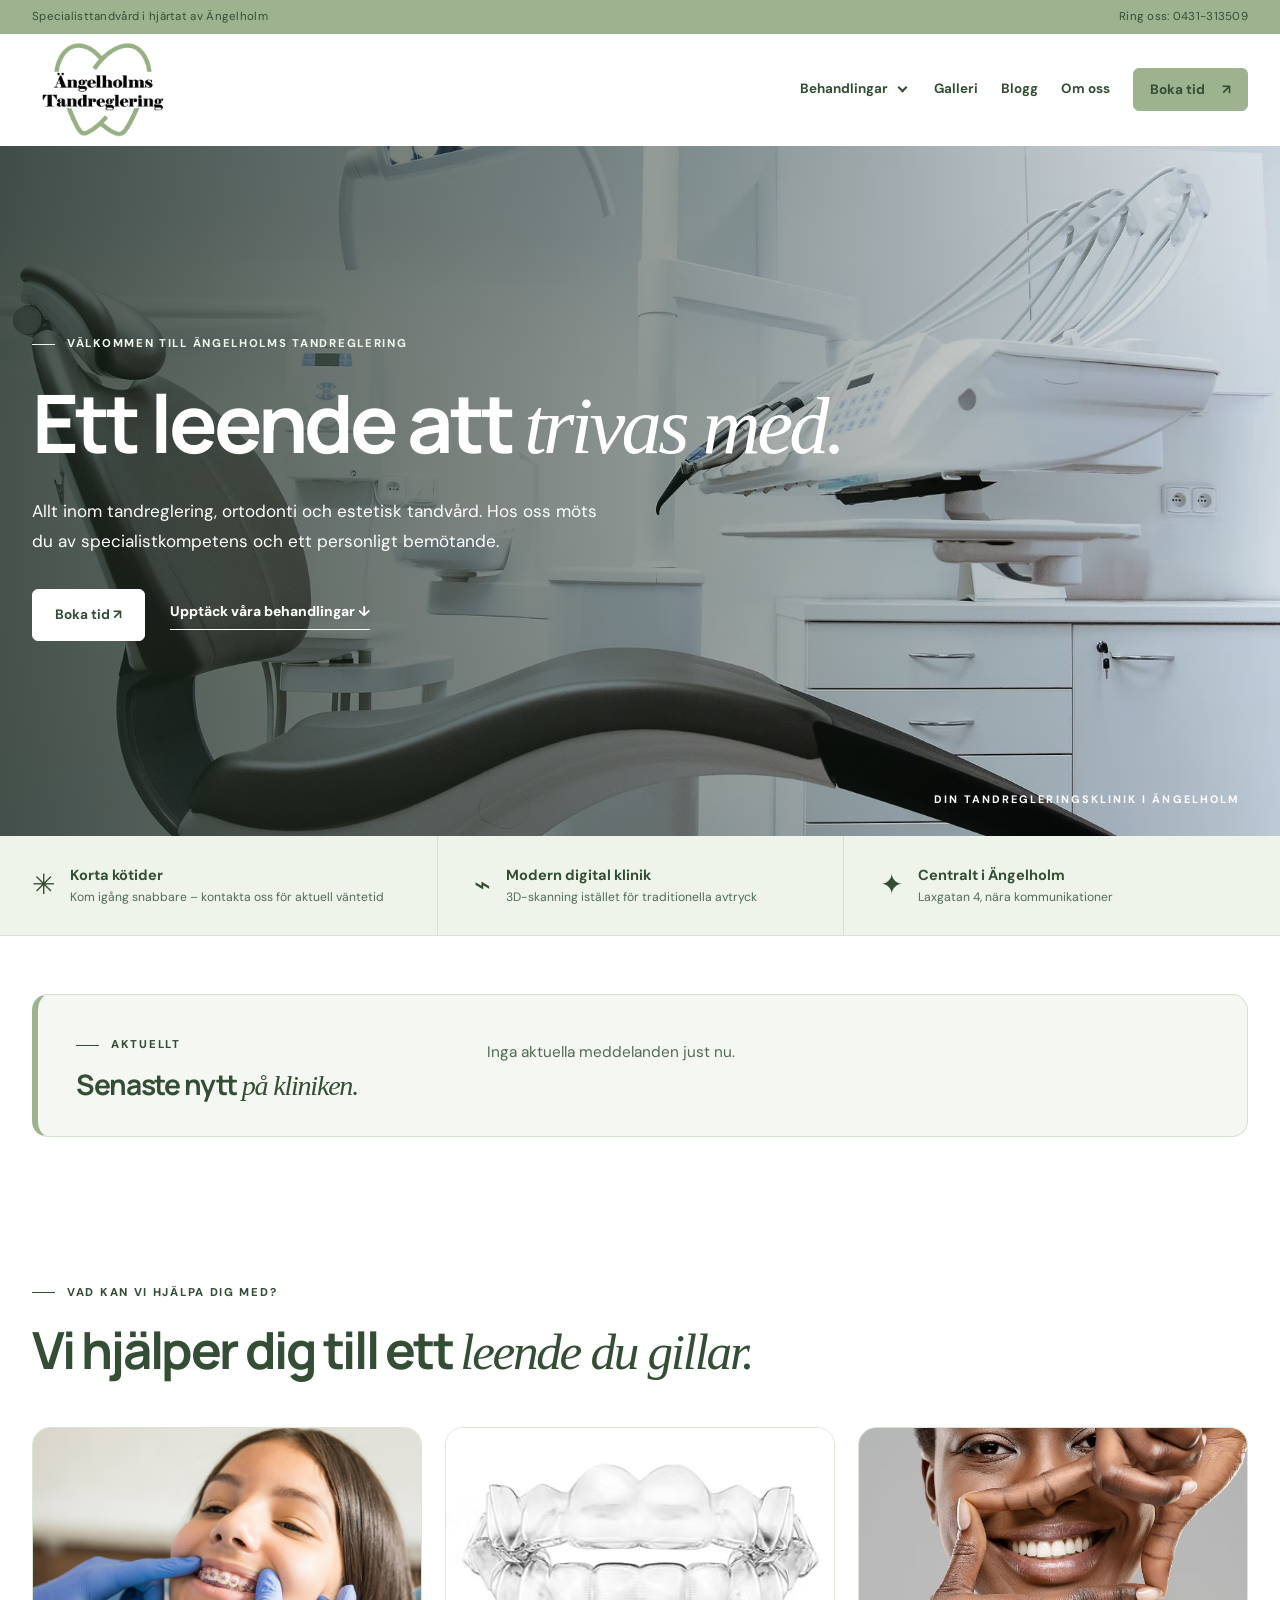
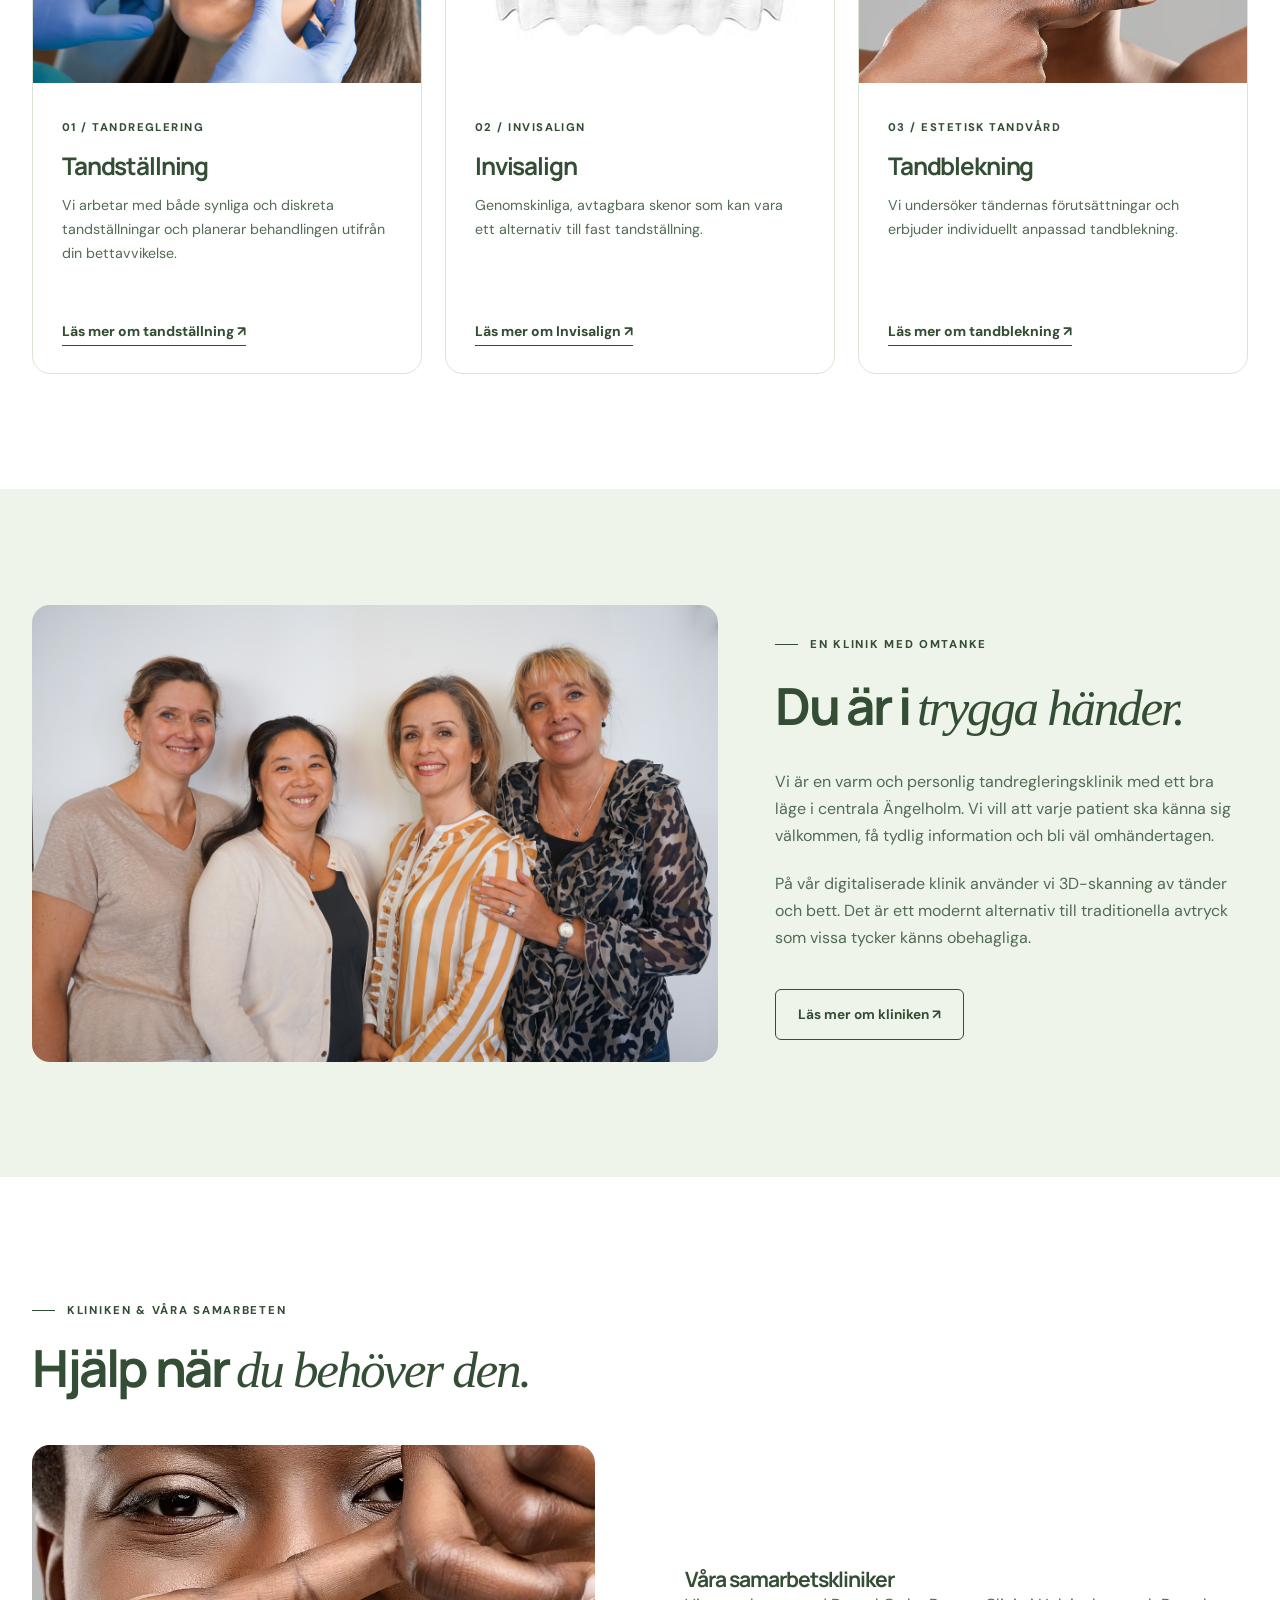
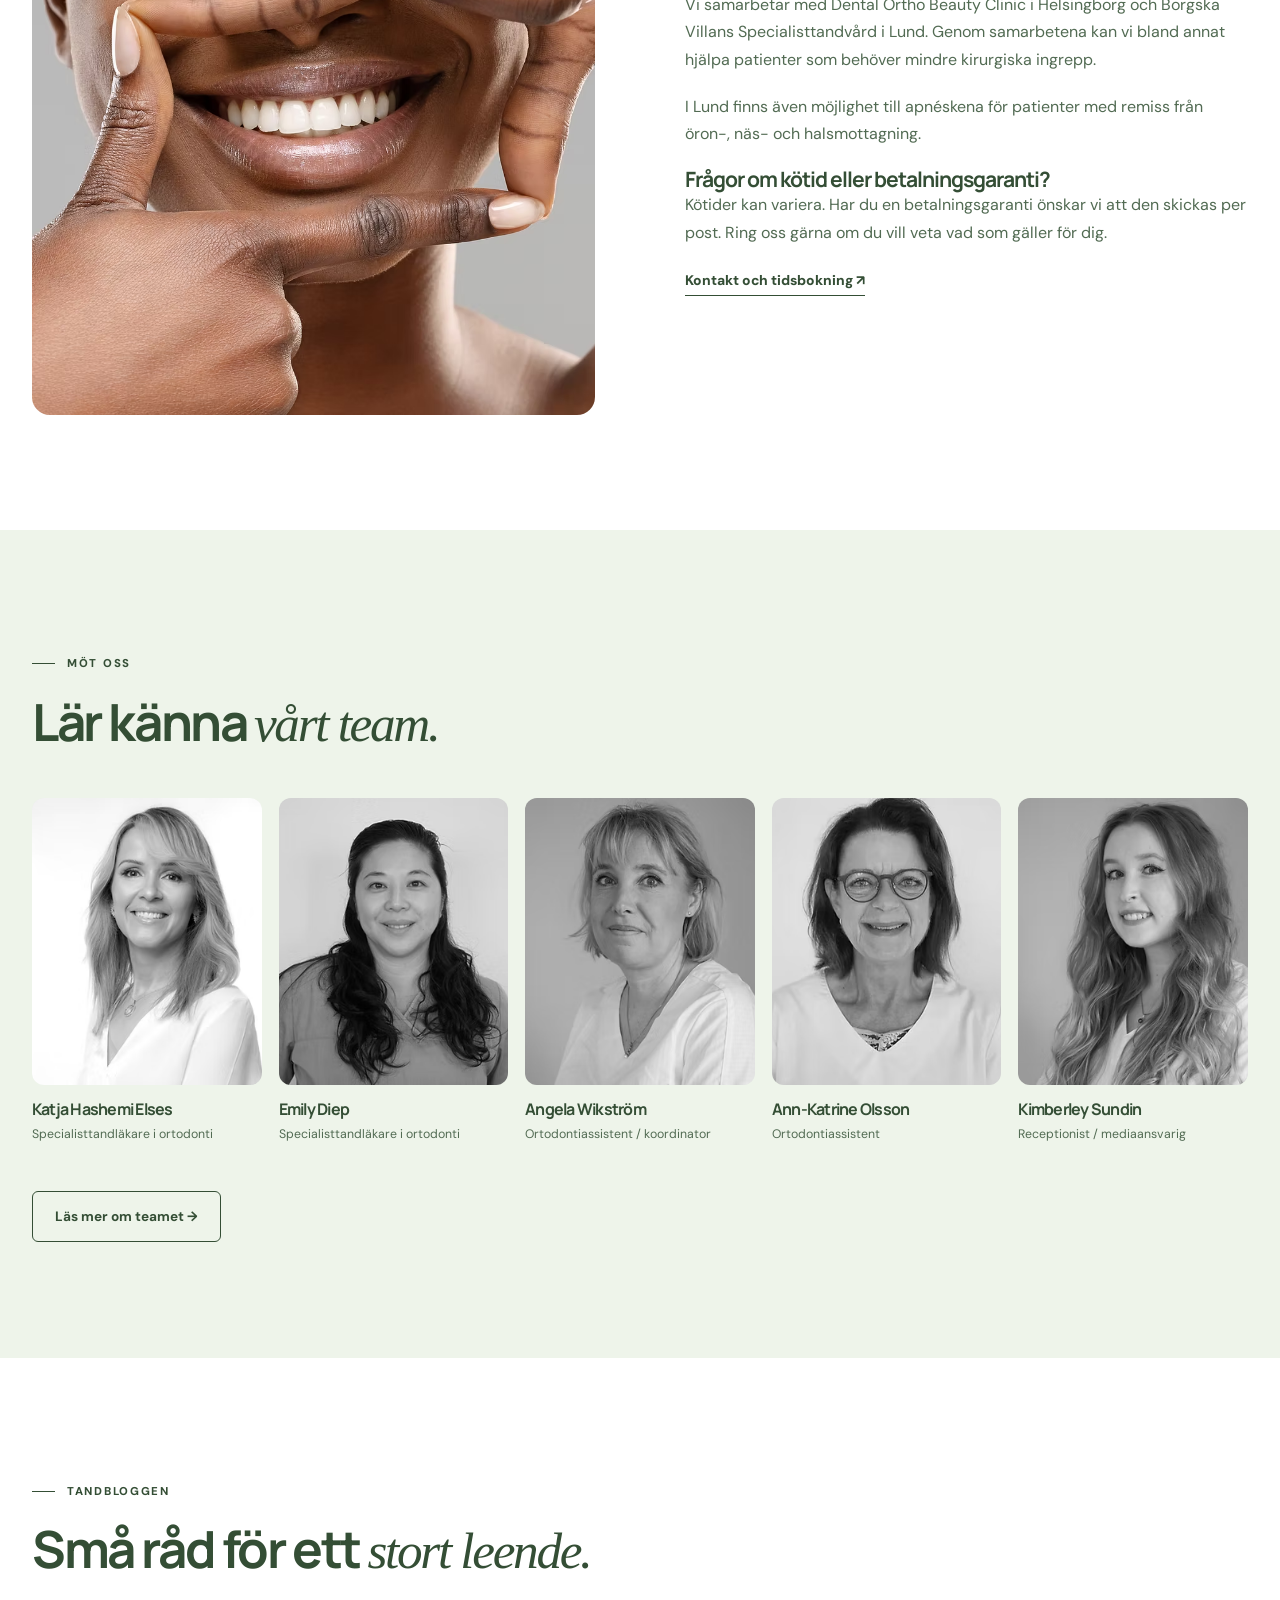
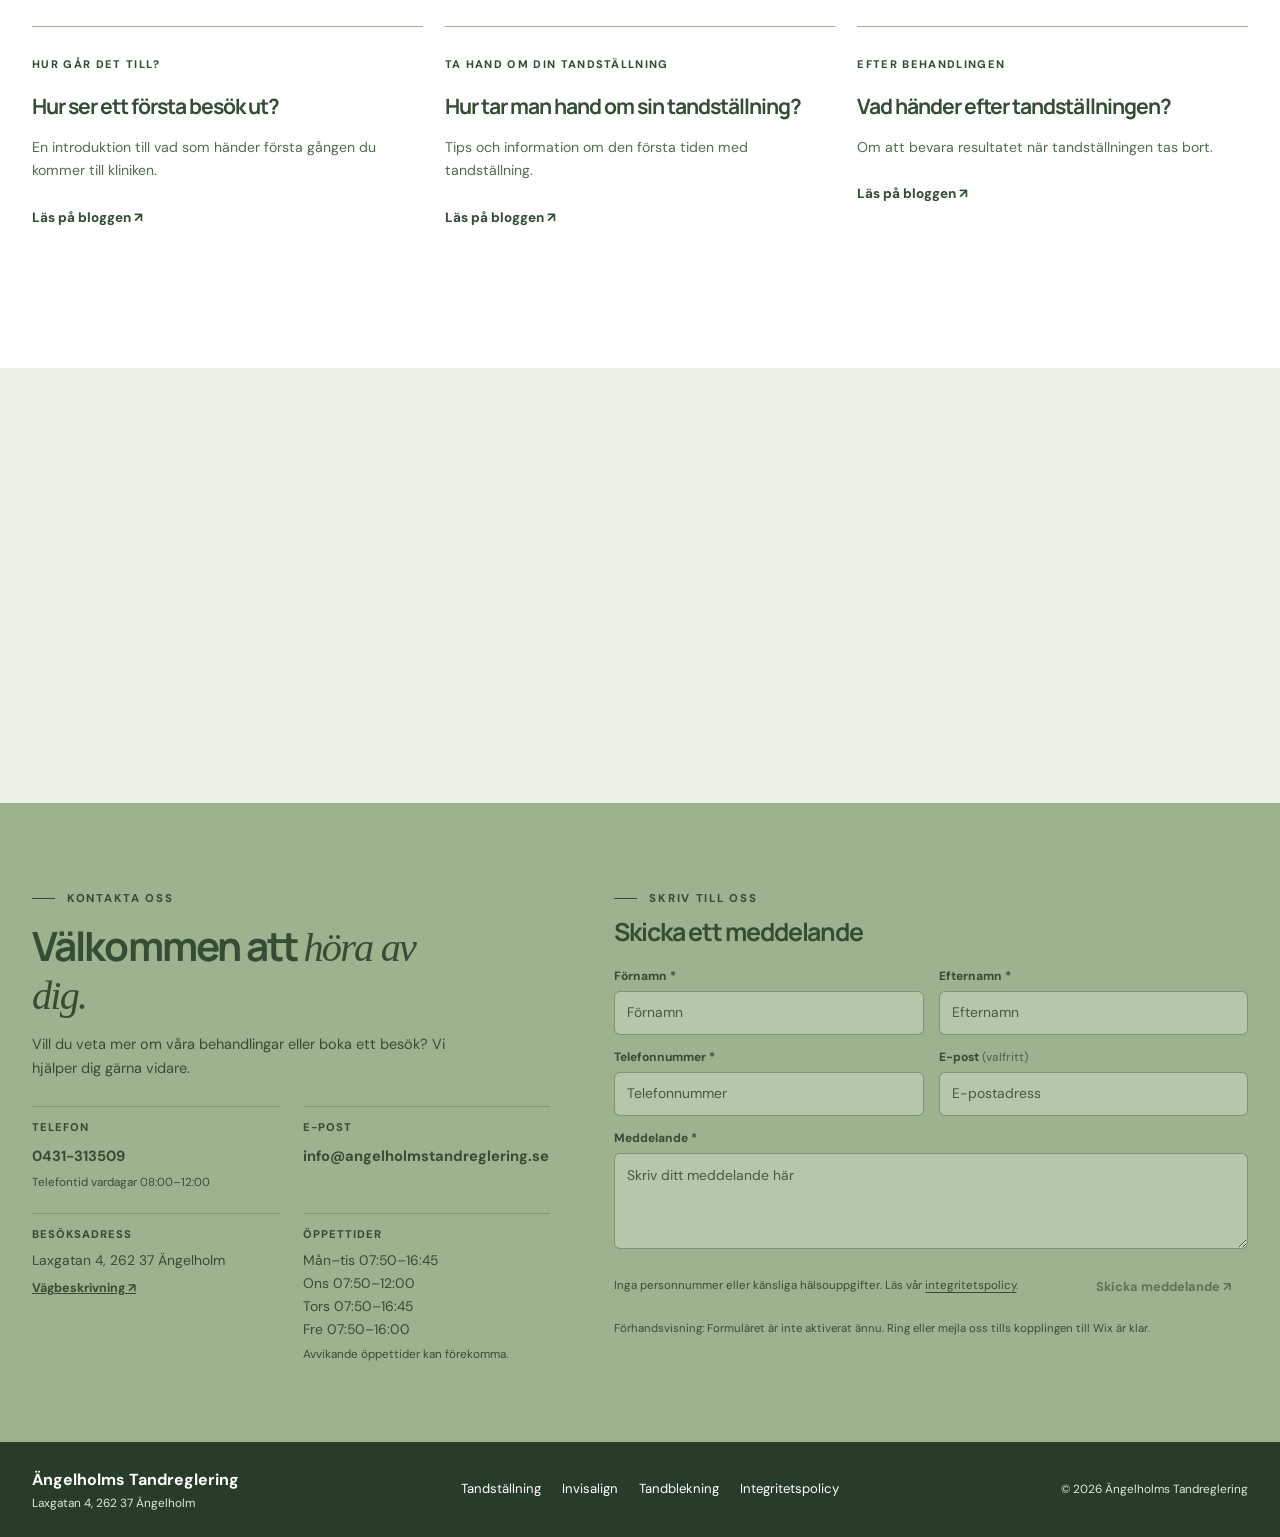
==== index.html @ 0c7823e6 "Dölj utvecklingsmeddelande för kontaktformulär" ====
<!doctype html><html lang="sv"><head><meta charset="utf-8"><meta name="viewport" content="width=device-width,initial-scale=1"><meta name="theme-color" content="#344E35"><meta name="robots" content="noindex,nofollow"><title>Tandreglering i Ängelholm | Ängelholms Tandreglering</title><meta name="description" content="Personlig tandreglering, Invisalign och tandblekning hos Ängelholms Tandreglering på Laxgatan 4 i Ängelholm."><link rel="icon" href="bilder/Tand.png" type="image/png"><link rel="stylesheet" href="css/styles.css"><script src="js/main.js" defer></script></head><body><a class="skip" href="#main">Hoppa till innehållet</a><div class="top-strip"><div class="container"><span>Specialisttandvård i hjärtat av Ängelholm</span><a href="tel:+46431313509">Ring oss: 0431-313509</a></div></div><header class="header"><div class="container head-inner"><a class="brand" href="index.html" aria-label="Ängelholms Tandreglering, startsidan"><img class="" src="bilder/Logga.png" alt="" width='55' height='55'></a><button class="menu-toggle" type="button" aria-label="Öppna menyn" aria-controls="navigation" aria-expanded="false"><span></span><span></span><span></span></button><nav id="navigation" class="nav" aria-label="Huvudmeny"><div class="nav-dropdown"><button class="nav-dropdown-trigger" type="button" aria-expanded="false" aria-controls="treatments-submenu" aria-haspopup="true">Behandlingar <span class="nav-chevron" aria-hidden="true"></span></button><div class="nav-submenu" id="treatments-submenu"><a href="tandreglering/">Tandställning</a><a href="invisalign/">Invisalign</a><a href="tandblekning/">Tandblekning</a></div></div><a  href="galleri/">Galleri</a><a  href="blogg/">Blogg</a><a  href="om-oss/">Om oss</a><a class="button small" href="boka-tid/">Boka tid <span aria-hidden="true">↗</span></a></nav></div></header><main id="main"><section class="hero"><img class="hero-image" src="bilder/hero.avif" alt="Välkomnande miljö från tandvårdskliniken" width='1400' height='900' fetchpriority='high'><div class="hero-overlay"></div><div class="container hero-inner"><span class="eyebrow on-dark">Välkommen till Ängelholms Tandreglering</span><h1>Ett leende att <em>trivas med.</em></h1><p>Allt inom tandreglering, ortodonti och estetisk tandvård. Hos oss möts du av specialistkompetens och ett personligt bemötande.</p><div class="hero-actions"><a class="button light" href="boka-tid/">Boka tid ↗</a><a class="text-link" href="#behandlingar">Upptäck våra behandlingar ↓</a></div></div><span class="hero-side-note">DIN TANDREGLERINGSKLINIK I ÄNGELHOLM</span></section>
<div class="info-band"><div class="container info-band-inner"><div class="info-band-item"><span class="mark">✳</span><div><b>Korta kötider</b><span>Kom igång snabbare – kontakta oss för aktuell väntetid</span></div></div><div class="info-band-item"><span class="mark">⌁</span><div><b>Modern digital klinik</b><span>3D-skanning istället för traditionella avtryck</span></div></div><div class="info-band-item"><span class="mark">✦</span><div><b>Centralt i Ängelholm</b><span>Laxgatan 4, nära kommunikationer</span></div></div></div></div>
<section class="clinic-news" aria-labelledby="clinic-news-title"><div class="container"><div class="clinic-news-inner">
<div class="clinic-news-heading"><span class="eyebrow">Aktuellt</span><h2 id="clinic-news-title">Senaste nytt <em>på kliniken.</em></h2></div>
<div class="clinic-news-feed" id="clinic-news-feed" data-news-source="data/clinic-news.json" aria-live="polite"><p class="clinic-news-empty">Inga aktuella meddelanden just nu.</p></div>
</div></div></section>
<section class="section" id="behandlingar"><div class="container"><div class="section-heading"><div><span class="eyebrow">Vad kan vi hjälpa dig med?</span><h2>Vi hjälper dig till ett <em>leende du gillar.</em></h2></div></div><div class="card-grid">
<article class="treatment-card"><img class="" src="bilder/tandställning.jpg" alt="Tandställning" width='550' height='365'><div class="copy"><span class="index">01 / TANDREGLERING</span><h3>Tandställning</h3><p>Vi arbetar med både synliga och diskreta tandställningar och planerar behandlingen utifrån din bettavvikelse.</p><a href="tandreglering/">Läs mer om tandställning ↗</a></div></article>
<article class="treatment-card"><img class="" src="bilder/invisalign.avif" alt="Genomskinliga Invisalign-skenor" width='550' height='365'><div class="copy"><span class="index">02 / INVISALIGN</span><h3>Invisalign</h3><p>Genomskinliga, avtagbara skenor som kan vara ett alternativ till fast tandställning.</p><a href="invisalign/">Läs mer om Invisalign ↗</a></div></article>
<article class="treatment-card"><img class="" src="bilder/smile.avif" alt="Leende" width='550' height='365'><div class="copy"><span class="index">03 / ESTETISK TANDVÅRD</span><h3>Tandblekning</h3><p>Vi undersöker tändernas förutsättningar och erbjuder individuellt anpassad tandblekning.</p><a href="tandblekning/">Läs mer om tandblekning ↗</a></div></article>
</div></div></section>
<section class="section pale"><div class="container split split-about"><img class="split-image split-image--uncropped" src="bilder/om-oss.jpg" alt="Klinikens medarbetare på Ängelholms Tandreglering" loading="lazy" decoding="async"><div class="split-copy"><span class="eyebrow">En klinik med omtanke</span><h2>Du är i <em>trygga händer.</em></h2><p>Vi är en varm och personlig tandregleringsklinik med ett bra läge i centrala Ängelholm. Vi vill att varje patient ska känna sig välkommen, få tydlig information och bli väl omhändertagen.</p><p>På vår digitaliserade klinik använder vi 3D-skanning av tänder och bett. Det är ett modernt alternativ till traditionella avtryck som vissa tycker känns obehagliga.</p><a class="button outline" href="om-oss/">Läs mer om kliniken ↗</a></div></div></section>
<section class="section"><div class="container"><div class="section-heading"><div><span class="eyebrow">Kliniken & våra samarbeten</span><h2>Hjälp när <em>du behöver den.</em></h2></div></div><div class="split"><img class="split-image" src="bilder/smile.avif" alt="Ett leende" width='650' height='570'><div class="split-copy"><h3>Våra samarbetskliniker</h3><p>Vi samarbetar med Dental Ortho Beauty Clinic i Helsingborg och Borgska Villans Specialisttandvård i Lund. Genom samarbetena kan vi bland annat hjälpa patienter som behöver mindre kirurgiska ingrepp.</p><p>I Lund finns även möjlighet till apnéskena för patienter med remiss från öron-, näs- och halsmottagning.</p><h3>Frågor om kötid eller betalningsgaranti?</h3><p>Kötider kan variera. Har du en betalningsgaranti önskar vi att den skickas per post. Ring oss gärna om du vill veta vad som gäller för dig.</p><a class="text-link" href="boka-tid/">Kontakt och tidsbokning ↗</a></div></div></div></section>
<section class="section pale"><div class="container"><div class="section-heading"><div><span class="eyebrow">Möt oss</span><h2>Lär känna <em>vårt team.</em></h2></div></div><div class="team-grid"><article class="person"><img class="" src="bilder/katja.avif" alt="Katja Hashemi Elses" width='320' height='410'><h3>Katja Hashemi Elses</h3><p>Specialisttandläkare i ortodonti</p></article><article class="person"><img class="" src="bilder/emily.avif" alt="Emily Diep" width='320' height='410'><h3>Emily Diep</h3><p>Specialisttandläkare i ortodonti</p></article><article class="person"><img class="" src="bilder/angela.avif" alt="Angela Wikström" width='320' height='410'><h3>Angela Wikström</h3><p>Ortodontiassistent / koordinator</p></article><article class="person"><img class="" src="bilder/ann-katrine.avif" alt="Ann-Katrine Olsson" width='320' height='410'><h3>Ann-Katrine Olsson</h3><p>Ortodontiassistent</p></article><article class="person"><img class="" src="bilder/kimberley.avif" alt="Kimberley Sundin" width='320' height='410'><h3>Kimberley Sundin</h3><p>Receptionist / mediaansvarig</p></article></div><div class="spaced"><a class="button outline" href="om-oss/">Läs mer om teamet →</a></div></div></section>
<section class="section"><div class="container"><div class="section-heading"><div><span class="eyebrow">Tandbloggen</span><h2>Små råd för ett <em>stort leende.</em></h2></div></div><div class="teaser-grid"><article class="teaser"><small>Hur går det till?</small><h3>Hur ser ett första besök ut?</h3><p>En introduktion till vad som händer första gången du kommer till kliniken.</p><a href="blogg/">Läs på bloggen ↗</a></article><article class="teaser"><small>Ta hand om din tandställning</small><h3>Hur tar man hand om sin tandställning?</h3><p>Tips och information om den första tiden med tandställning.</p><a href="blogg/">Läs på bloggen ↗</a></article><article class="teaser"><small>Efter behandlingen</small><h3>Vad händer efter tandställningen?</h3><p>Om att bevara resultatet när tandställningen tas bort.</p><a href="blogg/">Läs på bloggen ↗</a></article></div></div></section></main><section class="location-section" aria-label="Hitta till Ängelholms Tandreglering"><iframe class="location-map" title="Karta: Ängelholms Tandreglering, Laxgatan 4 i Ängelholm" src="https://maps.google.com/maps?q=Laxgatan%204%2C%20262%2037%20%C3%84ngelholm&amp;z=16&amp;hl=sv&amp;output=embed" loading="lazy" referrerpolicy="strict-origin-when-cross-origin" allowfullscreen></iframe></section><footer class="footer" id="kontakt">
<div class="footer-main"><div class="container footer-layout">
<div class="footer-about">
  <span class="eyebrow on-dark">Kontakta oss</span>
  <h2>Välkommen att <em>höra av dig.</em></h2>
  <p class="footer-intro">Vill du veta mer om våra behandlingar eller boka ett besök? Vi hjälper dig gärna vidare.</p>
  <div class="footer-facts">
    <div class="footer-fact"><span>Telefon</span><a href="tel:+46431313509">0431-313509</a><small>Telefontid vardagar 08:00–12:00</small></div>
    <div class="footer-fact"><span>E-post</span><a href="mailto:info@angelholmstandreglering.se">info@angelholmstandreglering.se</a></div>
    <div class="footer-fact"><span>Besöksadress</span><p>Laxgatan 4, 262 37 Ängelholm</p><a class="footer-map-link" href="https://www.google.com/maps/search/?api=1&amp;query=Laxgatan+4+%C3%84ngelholm" target="_blank" rel="noopener noreferrer">Vägbeskrivning ↗</a></div>
    <div class="footer-fact"><span>Öppettider</span><p>Mån–tis 07:50–16:45<br>Ons 07:50–12:00<br>Tors 07:50–16:45<br>Fre 07:50–16:00</p><small>Avvikande öppettider kan förekomma.</small></div>
  </div>
</div>
<div class="footer-form-panel">
  <div class="footer-form-header"><span class="eyebrow">Skriv till oss</span><h3>Skicka ett meddelande</h3></div>
  <form class="contact-form" data-contact-form data-endpoint="" method="post">
    <div class="contact-form-grid">
      <div class="contact-field"><label for="contact-first">Förnamn *</label><input id="contact-first" name="firstName" autocomplete="given-name" maxlength="80" required placeholder="Förnamn"></div>
      <div class="contact-field"><label for="contact-last">Efternamn *</label><input id="contact-last" name="lastName" autocomplete="family-name" maxlength="80" required placeholder="Efternamn"></div>
      <div class="contact-field"><label for="contact-phone">Telefonnummer *</label><input id="contact-phone" name="phone" type="tel" autocomplete="tel" maxlength="40" required placeholder="Telefonnummer"></div>
      <div class="contact-field"><label for="contact-email">E-post <span>(valfritt)</span></label><input id="contact-email" name="email" type="email" autocomplete="email" maxlength="254" placeholder="E-postadress"></div>
      <div class="contact-field wide"><label for="contact-message">Meddelande *</label><textarea id="contact-message" name="message" rows="3" maxlength="2500" required placeholder="Skriv ditt meddelande här"></textarea></div>
      <div class="form-honeypot" aria-hidden="true"><label for="contact-website">Webbplats</label><input id="contact-website" type="text" name="website" tabindex="-1" autocomplete="off"></div>
    </div>
    <div class="contact-form-actions"><p>Inga personnummer eller känsliga hälsouppgifter. Läs vår <a href="integritetspolicy/">integritetspolicy</a>.</p><button class="button" type="submit" disabled>Skicka meddelande ↗</button></div>
    <p class="form-status" data-form-status role="status" aria-live="polite"></p>
  </form>
</div>
</div></div>
<div class="footer-bottom"><div class="container footer-inner"><div class="brand-copy"><strong>Ängelholms Tandreglering</strong><small>Laxgatan 4, 262 37 Ängelholm</small></div><nav aria-label="Länkar i sidfoten"><a href="tandreglering/">Tandställning</a><a href="invisalign/">Invisalign</a><a href="tandblekning/">Tandblekning</a><a href="integritetspolicy/">Integritetspolicy</a></nav><small>© <span data-year>2026</span> Ängelholms Tandreglering</small></div></div>
</footer></body></html>
---- css/styles.css ----
@import url('https://fonts.googleapis.com/css2?family=DM+Sans:wght@400;500;600;700&family=Manrope:wght@400;500;600;700;800&display=swap');
:root{--ink:#344E35;--deep:#344E35;--sea:#344E35;--mist:#EFF4EC;--cream:#FFFFFF;--paper:#fff;--sand:#F7F9F6;--line:#DFE9DC;--quiet:#526B53;--gold:#9DB38F;--sage:#9DB38F;--radius:18px;--wide:1220px}
*,*::before,*::after{box-sizing:border-box}html{scroll-behavior:smooth;scroll-padding-top:92px}body{margin:0;color:var(--ink);background:var(--cream);font:16px/1.7 'DM Sans',Arial,sans-serif}img{max-width:100%;height:auto;display:block}button,input,textarea{font:inherit}button,a{-webkit-tap-highlight-color:transparent}a{color:inherit}h1,h2,h3,h4{font-family:Manrope,'DM Sans',sans-serif;line-height:1.15;letter-spacing:-.047em;margin:0}h1{font-size:clamp(3.1rem,6.3vw,6.3rem);font-weight:700}h2{font-size:clamp(2.15rem,4vw,4.3rem);font-weight:700}h3{font-size:clamp(1.18rem,1.65vw,1.55rem)}p{margin:0 0 1.25rem}em{font-family:Georgia,serif;font-style:italic;font-weight:400;letter-spacing:-.045em}ul{padding-left:1.2em}.container{width:min(var(--wide),calc(100% - 64px));margin:auto}.sr-only{position:absolute;width:1px;height:1px;clip-path:inset(50%);overflow:hidden;white-space:nowrap}.skip{position:absolute;z-index:100;top:-100px;left:16px;background:white;padding:10px 18px}.skip:focus{top:10px}a:focus-visible,button:focus-visible{outline:3px solid #9DB38F;outline-offset:4px}.top-strip{background:var(--deep);color:#FFFFFF}.top-strip .container{display:flex;justify-content:space-between;padding:7px 0;align-items:center;gap:16px;font-size:.72rem;letter-spacing:.025em}.top-strip a{text-decoration:none}.header{position:sticky;top:0;z-index:50;background:rgba(255,255,255,.96);backdrop-filter:blur(20px);border-bottom:0}.head-inner{min-height:112px;display:flex;align-items:center;justify-content:space-between;gap:28px}.brand{text-decoration:none;display:flex;align-items:center;gap:0;flex-shrink:0}.brand img{width:142px;height:auto;max-height:98px;object-fit:contain}.nav{display:flex;align-items:center;gap:clamp(13px,1.8vw,25px)}.nav a:not(.button){text-decoration:none;font-weight:700;font-size:.84rem;white-space:nowrap;transition:color .2s}.nav a:not(.button):hover,.nav a[aria-current=page]{color:var(--sea)}.button{display:inline-flex;align-items:center;justify-content:center;gap:17px;border-radius:6px;padding:13px 22px;border:1px solid var(--deep);color:white;background:var(--deep);text-decoration:none;font-weight:700;font-size:.85rem;min-height:49px;transition:transform .22s,background .22s,box-shadow .22s;text-align:center;cursor:pointer}.button:hover{transform:translateY(-2px);box-shadow:0 9px 30px #344E3522}.button.light{background:#fff;border-color:#fff;color:var(--deep)}.button.outline{background:transparent;color:var(--deep)}.button.outline:hover{background:var(--deep);color:#fff}.button.small{min-height:43px;padding:9px 16px}.menu-toggle{display:none}.eyebrow{font-size:.71rem;font-weight:800;text-transform:uppercase;letter-spacing:.15em;color:var(--sea);display:inline-flex;align-items:center;gap:12px}.eyebrow::before{content:'';width:23px;height:1px;background:currentColor}.eyebrow.on-dark{color:#FFFFFF}.section{padding:clamp(78px,9vw,135px) 0}.section-heading{display:flex;align-items:end;justify-content:space-between;gap:48px;margin-bottom:45px}.section-heading h2{margin-top:18px;max-width:760px}.section-heading p{max-width:345px;color:var(--quiet);margin:0 0 6px}.muted{color:var(--quiet)}.text-link{text-decoration:none;font-size:.87rem;font-weight:800;border-bottom:1px solid currentColor;padding-bottom:6px}.text-link:hover{color:var(--sea)}.hero{position:relative;min-height:690px;display:flex;align-items:center;overflow:hidden;background:#9DB38F;color:white}.hero-image,.hero-overlay{position:absolute;inset:0;width:100%;height:100%}.hero-image{object-fit:cover;object-position:center}.hero-overlay{background:linear-gradient(90deg,rgba(52,78,53,.93) 0%,rgba(52,78,53,.81) 36%,rgba(52,78,53,.20) 100%)}.hero-inner{position:relative;z-index:1;padding:100px 0 115px}.hero h1{max-width:840px;margin:22px 0 25px}.hero p{font-size:1.07rem;line-height:1.75;max-width:570px;color:#F3F7F0}.hero-actions{display:flex;align-items:center;gap:25px;flex-wrap:wrap;margin-top:32px}.hero .text-link{color:#fff}.hero-side-note{position:absolute;bottom:27px;right:40px;z-index:1;font-size:.68rem;letter-spacing:.19em;font-weight:700}.info-band{background:var(--mist);border-bottom:1px solid #DFE9DC}.info-band-inner{display:grid;grid-template-columns:repeat(3,1fr)}.info-band-item{display:flex;gap:15px;align-items:center;padding:28px 36px 28px 0}.info-band-item+.info-band-item{border-left:1px solid #D7E3D1;padding-left:36px}.info-band-item .mark{font-family:Georgia,serif;color:var(--sea);font-size:1.75rem;line-height:1}.info-band-item b{display:block;font-size:.91rem}.info-band-item span:not(.mark){display:block;color:var(--quiet);font-size:.76rem;line-height:1.5}.card-grid{display:grid;grid-template-columns:repeat(3,minmax(0,1fr));gap:23px}.treatment-card{background:#fff;border:1px solid var(--line);border-radius:var(--radius);overflow:hidden;transition:transform .25s,box-shadow .25s}.treatment-card:hover{transform:translateY(-6px);box-shadow:0 15px 50px #344E3514}.treatment-card>img{width:100%;height:255px;object-fit:cover}.treatment-card .copy{padding:29px}.treatment-card .index{font-size:.7rem;letter-spacing:.13em;font-weight:800;color:var(--sea)}.treatment-card h3{font-size:1.52rem;margin:13px 0}.treatment-card p{font-size:.89rem;color:var(--quiet);min-height:104px}.treatment-card a{font-size:.87rem;font-weight:800;text-decoration:none;border-bottom:1px solid;padding-bottom:5px}.split{display:grid;grid-template-columns:1fr 1fr;align-items:center;gap:clamp(44px,7vw,110px)}.split-image{width:100%;height:570px;object-fit:cover;border-radius:var(--radius)}.pale{background:var(--sand)}.split-copy h2{margin:22px 0 30px}.split-copy p{color:var(--quiet)}.split-copy .button{margin-top:18px}.mini-grid{display:grid;grid-template-columns:1fr 1fr;gap:14px;margin:28px 0}.mini-grid span{font-size:.84rem;font-weight:700;background:#fff;padding:17px;border-radius:8px}.callout{background:var(--deep);color:#fff;border-radius:var(--radius);padding:clamp(32px,5vw,64px);display:grid;grid-template-columns:1.3fr .7fr;align-items:center;gap:40px}.callout h2{font-size:clamp(2rem,3.2vw,3.3rem);margin:14px 0}.callout p{color:#F0F5ED;margin:0}.callout .button{justify-self:end}.team-grid{display:grid;grid-template-columns:repeat(5,minmax(0,1fr));gap:17px}.person img{width:100%;aspect-ratio:4/5;object-fit:cover;border-radius:12px;background:#EFF4EC}.person h3{font-size:1rem;margin:15px 0 6px}.person p{font-size:.77rem;line-height:1.5;color:var(--quiet)}.teaser-grid{display:grid;grid-template-columns:repeat(3,1fr);gap:22px}.teaser{border-top:1px solid #D7E3D1;padding:22px 0}.teaser small{color:var(--sea);font-size:.69rem;letter-spacing:.12em;font-weight:800;text-transform:uppercase}.teaser h3{margin:15px 0;line-height:1.4}.teaser p{color:var(--quiet);font-size:.88rem}.teaser a{text-decoration:none;font-weight:800;font-size:.84rem}.contact-section{background:var(--deep);color:#fff}.contact-grid{display:grid;grid-template-columns:1fr 1fr;gap:clamp(50px,9vw,130px)}.contact-grid h2{margin:20px 0 26px}.contact-grid>div>p{color:#F0F5ED}.contact-list{border-top:1px solid #ffffff35}.contact-list>div{padding:19px 0;border-bottom:1px solid #ffffff35}.contact-list small{display:block;font-size:.7rem;letter-spacing:.12em;color:#E4EFDE;font-weight:800}.contact-list a{text-decoration:none;font-weight:700;overflow-wrap:anywhere}.contact-list a.contact-large{font-size:clamp(1.08rem,2vw,1.45rem)}.contact-list p{margin:7px 0 0}.contact-list .note{font-size:.8rem;color:#E4EFDE}.footer{background:#273D29;color:#FFFFFF;padding:34px 0}.footer-inner{display:flex;align-items:center;justify-content:space-between;gap:35px}.footer-inner .brand-copy strong{display:block;color:#fff}.footer-inner small{display:block;font-size:.74rem;color:#DDE9D7}.footer nav{display:flex;gap:21px;flex-wrap:wrap}.footer nav a{font-size:.82rem;text-decoration:none}.page-hero{background:#e6f0ee;padding:clamp(70px,9vw,120px) 0}.page-hero-inner{display:grid;grid-template-columns:1.1fr .9fr;align-items:center;gap:60px}.page-hero h1{font-size:clamp(3rem,5vw,5.5rem);margin:22px 0}.page-hero p{color:var(--quiet);max-width:580px;font-size:1.07rem}.page-hero img{width:100%;height:410px;border-radius:18px;object-fit:cover}.crumbs{margin-bottom:22px;font-size:.8rem;color:var(--quiet)}.crumbs a{text-decoration:none}.content-layout{display:grid;grid-template-columns:minmax(0,1fr) 280px;gap:90px;align-items:start}.prose{font-size:1.04rem}.prose h2{font-size:clamp(1.85rem,3vw,2.7rem);margin:42px 0 18px}.prose h3{font-size:1.25rem;margin:25px 0 12px}.prose p,.prose li{color:#526B53}.prose p{margin-bottom:23px}.prose ul{margin-bottom:28px}.aside{background:white;border:1px solid var(--line);padding:28px;border-radius:var(--radius);position:sticky;top:110px}.aside h3{font-size:1.2rem;margin-bottom:12px}.aside p{font-size:.89rem;color:var(--quiet)}.aside .button{width:100%}.aside a.tel{display:block;text-align:center;font-weight:800;margin-top:18px;text-decoration:none}.steps{counter-reset:steps;display:grid;gap:14px}.step{background:#fff;border:1px solid var(--line);border-radius:12px;padding:26px;display:flex;gap:20px}.step-number{font:italic 2rem Georgia,serif;color:var(--sea);line-height:1}.step h3{margin:0 0 9px}.step p{margin:0;color:var(--quiet);font-size:.91rem}.gallery-grid{display:grid;grid-template-columns:repeat(3,minmax(0,1fr));gap:19px}.gallery-grid img{width:100%;height:300px;object-fit:cover;border-radius:14px}.gallery-grid .wide{grid-column:span 2}.gallery-grid .wide img{height:300px}.blog-grid{display:grid;grid-template-columns:repeat(3,1fr);gap:20px}.blog-card{display:flex;flex-direction:column;min-height:270px;background:white;border:1px solid var(--line);border-radius:var(--radius);padding:30px}.blog-card small{font-size:.72rem;color:var(--sea);font-weight:800;letter-spacing:.08em}.blog-card h2{font-size:1.4rem;margin:20px 0 14px}.blog-card p{font-size:.89rem;color:var(--quiet);flex:1}.blog-card a{text-decoration:none;font-weight:800;font-size:.87rem}.notice{padding:20px 24px;background:var(--mist);border-left:3px solid var(--sea);font-size:.91rem;margin:28px 0;color:var(--ink)}.policy-note{max-width:800px}.booking-panel{background:#fff;padding:36px;border:1px solid var(--line);border-radius:var(--radius)}.booking-panel h2{font-size:2rem;margin:0 0 15px}.booking-panel p{color:var(--quiet)}.booking-options{display:grid;grid-template-columns:repeat(2,1fr);gap:20px}.booking-option{padding:30px;background:#fff;border:1px solid var(--line);border-radius:12px}.booking-option h3{margin:0 0 12px}.booking-option p{color:var(--quiet)}.booking-option a{font-weight:800}.small-muted{font-size:.8rem;color:var(--quiet)}.link-arrow{white-space:nowrap}.spaced{margin-top:28px}.site-notice{background:#EFF4EC;padding:14px 0;text-align:center;font-size:.78rem;color:var(--quiet)}.site-notice a{font-weight:800}
@media(max-width:1100px){.nav{gap:11px}.nav a:not(.button){font-size:.77rem}.team-grid{grid-template-columns:repeat(3,1fr)}.treatment-card p{min-height:135px}}
@media(max-width:800px){.container{width:min(100% - 36px,650px)}.head-inner{min-height:92px}.brand img{width:115px;height:auto;max-height:82px}.menu-toggle{display:flex;flex-direction:column;gap:5px;justify-content:center;align-items:center;width:44px;height:44px;border:1px solid #D7E3D1;background:transparent;border-radius:7px;cursor:pointer}.menu-toggle span{display:block;width:20px;height:2px;background:var(--deep)}.nav{display:none;position:absolute;top:100%;left:0;right:0;padding:20px 25px 30px;background:var(--cream);border-bottom:1px solid var(--line);box-shadow:0 13px 25px #344E3519;flex-direction:column;align-items:stretch;gap:18px}.nav.open{display:flex}.nav a:not(.button){font-size:1rem}.nav .button{width:100%}.hero{min-height:620px}.hero-overlay{background:linear-gradient(90deg,rgba(52,78,53,.88),rgba(52,78,53,.4))}.hero-inner{padding:100px 0}.hero h1{font-size:clamp(2.9rem,10vw,4.8rem)}.hero-side-note{display:none}.info-band-inner{grid-template-columns:1fr}.info-band-item,.info-band-item+.info-band-item{border-left:0;border-top:1px solid #D7E3D1;padding:18px 0}.section-heading{display:block}.section-heading p{margin-top:18px}.card-grid,.split,.contact-grid,.page-hero-inner,.content-layout{grid-template-columns:1fr}.treatment-card p{min-height:0}.split-image{height:410px}.page-hero img{height:300px}.page-hero-inner{gap:35px}.aside{position:static}.callout{grid-template-columns:1fr}.callout .button{justify-self:start}.teaser-grid,.blog-grid{grid-template-columns:1fr}.footer-inner{align-items:flex-start;flex-direction:column}.gallery-grid{grid-template-columns:repeat(2,1fr)}.gallery-grid img{height:220px}.gallery-grid .wide img{height:220px}}
@media(max-width:520px){.top-strip .container span{display:none}.top-strip .container{justify-content:center}.hero-inner{padding:86px 0 100px}.hero p{font-size:1rem}.hero-actions{align-items:flex-start;flex-direction:column}.section{padding:75px 0}.split-image{height:325px}.team-grid{grid-template-columns:repeat(2,minmax(0,1fr));gap:15px}.person h3{font-size:.94rem}.gallery-grid{gap:10px}.gallery-grid img,.gallery-grid .wide img{height:170px}.contact-list a.contact-large{font-size:1rem}.booking-options{grid-template-columns:1fr}.booking-panel{padding:23px}}
@media(prefers-reduced-motion:reduce){html{scroll-behavior:auto}*,*::before,*::after{transition:none!important}}


/* Visuell balans: vitt och diskret grönt med #9DB38F som huvudaccent. */
.top-strip{background:var(--sage);color:var(--deep)}
.top-strip a{color:var(--deep)}
.button{background:var(--sage);border-color:var(--sage);color:var(--deep)}
.button:hover{background:#89A47B;border-color:#89A47B}
.button.light{background:#fff;border-color:#fff;color:var(--deep)}
.button.light:hover{background:var(--sage);border-color:var(--sage);color:var(--deep)}
.button.outline{background:transparent;border-color:var(--deep)}
.button.outline:hover{background:var(--sage);border-color:var(--sage);color:var(--deep)}
.header{background:rgba(255,255,255,.98);border-bottom:0}
.hero{background:var(--sage);color:#fff}
.hero-overlay{background:linear-gradient(90deg,rgba(22,35,25,.77) 0%,rgba(27,40,30,.52) 42%,rgba(27,40,30,.04) 100%)}
.hero .eyebrow.on-dark{color:#eef5e9}
.hero p{color:#fff}
.hero .text-link{color:#fff}
.hero-side-note{color:#fff}
.info-band{background:#EEF4EA;border-bottom-color:#D9E5D4}
.info-band-item .mark{color:var(--deep)}
.pale{background:#EEF4EA}
.treatment-card{border-color:#DAE5D5}
.treatment-card:hover{border-color:var(--sage)}
.treatment-card .index{color:var(--deep)}
.team-grid .person img{background:#E9F0E6}
.teaser{border-top-color:var(--sage)}
.contact-section{background:var(--sage);color:var(--deep)}
.contact-grid>div>p,.contact-list small,.contact-list .note{color:var(--deep)}
.contact-list,.contact-list>div{border-color:rgba(52,78,53,.24)}
.contact-section .eyebrow.on-dark{color:var(--deep)}
.contact-section .button.light{color:var(--deep)}
.contact-section .button.light:hover{background:var(--deep);border-color:var(--deep);color:white}
.page-hero{background:#EEF4EA}
.notice{background:#EEF4EA;border-left-color:var(--sage)}
.booking-option{background:#EEF4EA}
.blog-card:hover,.step:hover{border-color:var(--sage)}

/* Dropdown för behandlingar: knappen saknar egen undersida. */
.nav-dropdown{position:relative;display:flex;align-items:center}
.nav-dropdown-trigger{display:flex;align-items:center;gap:9px;border:0;background:transparent;color:var(--deep);padding:10px 3px;cursor:pointer;font-size:.84rem;font-weight:700;line-height:1.5;white-space:nowrap}
.nav-dropdown-trigger:hover,.nav-dropdown-trigger[aria-expanded="true"]{color:var(--deep)}
.nav-chevron{display:block;width:7px;height:7px;border-right:2px solid currentColor;border-bottom:2px solid currentColor;transform:rotate(45deg);transition:transform .2s;margin:-4px 2px 0}
.nav-dropdown-trigger[aria-expanded="true"] .nav-chevron{transform:rotate(225deg);margin:4px 2px 0}
.nav-submenu{display:none;position:absolute;top:100%;left:-18px;min-width:205px;padding:12px;background:white;border:1px solid #D7E3D1;border-top:3px solid var(--sage);border-radius:0 0 10px 10px;box-shadow:0 18px 40px rgba(34,52,35,.16);z-index:90;flex-direction:column;gap:2px}
.nav-submenu a{display:block;text-decoration:none;font-weight:600;font-size:.87rem;padding:10px 12px;border-radius:5px;white-space:nowrap}
.nav-submenu a:hover,.nav-submenu a[aria-current="page"]{background:#EEF4EA;text-decoration:none!important}
.nav-dropdown.is-open .nav-submenu{display:flex}
@media(min-width:801px){
  .nav-dropdown:hover .nav-submenu,.nav-dropdown:focus-within .nav-submenu{display:flex}
}
@media(min-width:801px) and (max-width:1100px){
  .nav-dropdown-trigger{font-size:.77rem}
}
@media(max-width:800px){
  .nav-dropdown{display:block;width:100%}
  .nav-dropdown-trigger{font-size:1rem;width:100%;padding:2px 0;justify-content:space-between;text-align:left;min-height:36px}
  .nav-submenu{position:static;top:auto;left:auto;width:100%;box-shadow:none;margin:10px 0 0;border:0;border-left:3px solid var(--sage);border-radius:0;background:#F2F7EF;padding:6px 10px;min-width:0}
  .nav-dropdown.is-open .nav-submenu{display:flex}
  .nav-submenu a{padding:11px 12px;font-size:.98rem}
  .hero-overlay{background:linear-gradient(90deg,rgba(22,35,25,.76),rgba(22,35,25,.34))}
}
@media(prefers-reduced-motion:reduce){.nav-chevron{transition:none}}

/* Kontakta oss i sidfoten samt bred kartsektion. */
.location-section{padding:76px 0 0;background:#fff}
.location-head{display:flex;align-items:end;justify-content:space-between;gap:32px;margin-bottom:27px}
.location-head h2{font-size:clamp(2rem,3.5vw,3.3rem);margin-top:14px}
.location-head p{margin:0;color:var(--quiet)}
.location-head a{font-weight:800;text-underline-offset:4px}
.location-map{width:100%;height:clamp(320px,37vw,480px);display:block;border:0;background:#EAF1E6}
.footer-contact{background:#F4F8F1;color:var(--deep);padding:clamp(60px,7vw,100px) 0}
.footer-contact-header{display:flex;align-items:end;justify-content:space-between;gap:34px;margin-bottom:32px}
.footer-contact-header h2{font-size:clamp(2rem,3.8vw,3.6rem);margin-top:14px}
.footer-contact-header p{max-width:380px;color:var(--quiet);margin:0}
.contact-form{max-width:1000px}
.contact-form-grid{display:grid;grid-template-columns:repeat(2,minmax(0,1fr));gap:22px 26px}
.contact-field{display:flex;flex-direction:column;gap:7px}
.contact-field.wide{grid-column:1 / -1}
.contact-field label{font-size:.83rem;font-weight:800;color:var(--deep)}
.contact-field label span{font-size:.73rem;font-weight:500;color:var(--quiet)}
.contact-field input,.contact-field textarea{width:100%;min-height:52px;padding:13px 16px;border:1px solid #C8D6C3;border-radius:6px;background:#fff;color:var(--deep);transition:border-color .2s,box-shadow .2s}
.contact-field textarea{min-height:145px;resize:vertical}
.contact-field input:focus,.contact-field textarea:focus{outline:2px solid var(--sage);outline-offset:1px;border-color:var(--deep)}
.contact-field input::placeholder,.contact-field textarea::placeholder{color:#7B8A75}
.contact-form-actions{display:flex;align-items:center;justify-content:space-between;gap:25px;margin-top:23px}
.contact-form-actions p{max-width:650px;margin:0;color:var(--quiet);font-size:.79rem}
.contact-form-actions a{text-underline-offset:3px}
.contact-form button:disabled{opacity:.62;cursor:not-allowed;box-shadow:none;transform:none}
.form-status{font-size:.78rem;color:var(--deep);margin:16px 0 0}
.form-status.error{color:#9c2929}
.form-status.success{color:#235b29}
.contact-form .form-honeypot{position:absolute;left:-9999px;height:1px;width:1px;overflow:hidden}
@media(max-width:800px){
  .location-head,.footer-contact-header{display:block}
  .location-head p,.footer-contact-header p{margin-top:15px}
  .location-section{padding-top:58px}
  .location-map{height:350px}
}
@media(max-width:520px){
  .contact-form-grid{grid-template-columns:1fr;gap:18px}
  .contact-field.wide{grid-column:auto}
  .contact-form-actions{align-items:stretch;flex-direction:column;gap:18px}
  .contact-form-actions .button{width:100%}
}


/* Senaste nytt – viktiga uppdateringar nära toppen av startsidan. */
.clinic-news{background:#fff;padding:58px 0 22px}
.clinic-news-inner{display:grid;grid-template-columns:minmax(230px,.65fr) minmax(0,1.35fr);align-items:start;gap:clamp(25px,5vw,75px);padding:32px 38px;border-radius:16px;border:1px solid #D5E1CF;border-left:6px solid var(--sage);background:#F5F8F2}
.clinic-news-heading h2{font-size:clamp(1.6rem,2.2vw,2.5rem);margin:12px 0 0;line-height:1.24}
.clinic-news-feed{min-width:0}
.clinic-news-empty{margin:12px 0 0;color:var(--quiet);font-size:.96rem}
.clinic-news-item{padding:0 0 19px}
.clinic-news-item+.clinic-news-item{padding:20px 0 15px;border-top:1px solid #D0DDCB}
.clinic-news-meta{display:flex;align-items:center;gap:12px;flex-wrap:wrap;font-size:.73rem;color:var(--quiet);font-weight:700;margin-bottom:8px}
.clinic-news-important{display:inline-flex;background:var(--sage);color:var(--deep);font-size:.68rem;padding:3px 9px;border-radius:4px;font-weight:800;text-transform:uppercase;letter-spacing:.05em}
.clinic-news-item h3{font-size:1.06rem;line-height:1.4;margin:0 0 7px}
.clinic-news-item p{font-size:.91rem;color:var(--quiet);margin:0;white-space:pre-line}

/* Karta utan text, direkt före footern. */
.location-section{padding:0;background:#EAF1E6}
.location-map{height:clamp(300px,34vw,440px);width:100%;display:block;border:0}

/* Tvådelad, kompakt footer: kontaktinformation och formulär i samma sektion. */
.footer{background:#344E35;color:#fff;padding:0}
.footer-main{background:#9DB38F;padding:clamp(42px,6vw,78px) 0;color:var(--deep)}
.footer-layout{display:grid;grid-template-columns:minmax(0,.9fr) minmax(0,1.1fr);gap:clamp(30px,5vw,70px);align-items:start}
.footer-about .eyebrow.on-dark{color:var(--deep)}
.footer-about h2{font-size:clamp(2rem,3.15vw,3.4rem);max-width:440px;margin:15px 0 13px}
.footer-intro{color:var(--deep);max-width:430px;font-size:.91rem;margin:0 0 24px}
.footer-facts{display:grid;grid-template-columns:repeat(2,minmax(0,1fr));gap:20px 23px}
.footer-fact{min-width:0;border-top:1px solid rgba(52,78,53,.25);padding-top:11px}
.footer-fact>span{display:block;font-size:.7rem;text-transform:uppercase;letter-spacing:.09em;font-weight:800;margin-bottom:5px}
.footer-fact>a:not(.footer-map-link){font-size:.92rem;font-weight:700;text-decoration:none;overflow-wrap:anywhere}
.footer-fact p{font-size:.87rem;line-height:1.65;margin:0}
.footer-fact small{display:block;font-size:.73rem;color:var(--deep);margin-top:4px}
.footer-map-link{display:inline-block;margin-top:6px;font-size:.78rem;font-weight:700}
.footer-form-panel{background:#fff;color:var(--deep);padding:clamp(22px,3vw,34px);border-radius:16px;box-shadow:0 15px 36px rgba(41,66,42,.11)}
.footer-form-header{margin-bottom:20px}
.footer-form-header h3{font-size:clamp(1.35rem,1.95vw,1.75rem);margin:9px 0 0}
.footer-form-panel .contact-form{max-width:none}
.footer-form-panel .contact-form-grid{gap:12px 15px}
.footer-form-panel .contact-field{gap:5px}
.footer-form-panel .contact-field label{font-size:.75rem}
.footer-form-panel .contact-field label span{font-size:.73rem}
.footer-form-panel .contact-field input{min-height:43px;padding:9px 12px;font-size:.87rem}
.footer-form-panel .contact-field textarea{min-height:96px;padding:11px 12px;font-size:.87rem;line-height:1.55}
.footer-form-panel .contact-form-actions{display:grid;grid-template-columns:minmax(0,1fr) auto;gap:14px;margin-top:15px;align-items:center}
.footer-form-panel .contact-form-actions p{font-size:.72rem;line-height:1.45;color:var(--quiet)}
.footer-form-panel .contact-form-actions .button{min-height:44px;white-space:nowrap;padding:10px 16px;font-size:.8rem}
.footer-form-panel .form-status{margin:12px 0 0;font-size:.71rem;line-height:1.5;color:#536754}
.footer-bottom{background:#273D29;color:#fff;padding:24px 0}
.footer-bottom .footer-inner{gap:18px}
.footer-bottom a{color:#fff}
@media(max-width:980px){
 .footer-layout{grid-template-columns:minmax(0,.8fr) minmax(0,1.2fr);gap:28px}
 .footer-facts{grid-template-columns:1fr;gap:12px}
 .footer-form-panel .contact-form-actions{grid-template-columns:1fr}
 .footer-form-panel .contact-form-actions .button{justify-self:start}
}
@media(max-width:800px){
 .clinic-news-inner{grid-template-columns:1fr;gap:12px;padding:26px}
 .clinic-news{padding:45px 0 10px}
 .clinic-news-empty{margin:0}
 .footer-layout{grid-template-columns:1fr;gap:28px}
 .footer-facts{grid-template-columns:repeat(2,minmax(0,1fr));gap:18px}
 .footer-main{padding:52px 0}
 .location-section{padding:0}
 .location-map{height:330px}
}
@media(max-width:520px){
 .clinic-news-inner{padding:22px}
 .footer-facts{grid-template-columns:1fr 1fr;gap:14px}
 .footer-form-panel{padding:23px 18px}
 .footer-form-panel .contact-form-grid{grid-template-columns:repeat(2,minmax(0,1fr));gap:12px}
 .footer-form-panel .contact-field.wide{grid-column:1/-1}
 .footer-form-panel .contact-form-actions{display:flex;flex-direction:column;align-items:stretch;gap:12px}
 .footer-form-panel .contact-form-actions .button{width:100%}
 .footer-fact>a:not(.footer-map-link){font-size:.83rem}
}


/* Visa hela gruppfotot på startsidan och ge det en bredare kolumn. */
.split-about{grid-template-columns:minmax(0,1.45fr) minmax(0,1fr);gap:clamp(28px,4.5vw,65px)}
.split-about .split-image--uncropped{display:block;width:100%;height:auto;max-height:none;object-fit:contain;object-position:center;border-radius:var(--radius)}
@media(max-width:800px){.split-about{grid-template-columns:minmax(0,1fr);gap:30px}.split-about .split-image--uncropped{height:auto;max-height:none}}

/* Samma ljusgröna bakgrund bakom hela kontaktområdet, ingen vit formulärpanel. */
.footer-form-panel{background:transparent;color:var(--deep);box-shadow:none;border:none;border-radius:0;padding:0}
.footer-form-panel .contact-field input,.footer-form-panel .contact-field textarea{background:rgba(255,255,255,.25);border-color:rgba(52,78,53,.42);color:var(--deep)}
.footer-form-panel .contact-field input::placeholder,.footer-form-panel .contact-field textarea::placeholder{color:#435b42}
.footer-form-panel .contact-field input:focus,.footer-form-panel .contact-field textarea:focus{background:rgba(255,255,255,.5)}
.footer-form-panel .contact-form-actions p,.footer-form-panel .form-status{color:var(--deep)}
@media(max-width:520px){.footer-form-panel{padding:0}}
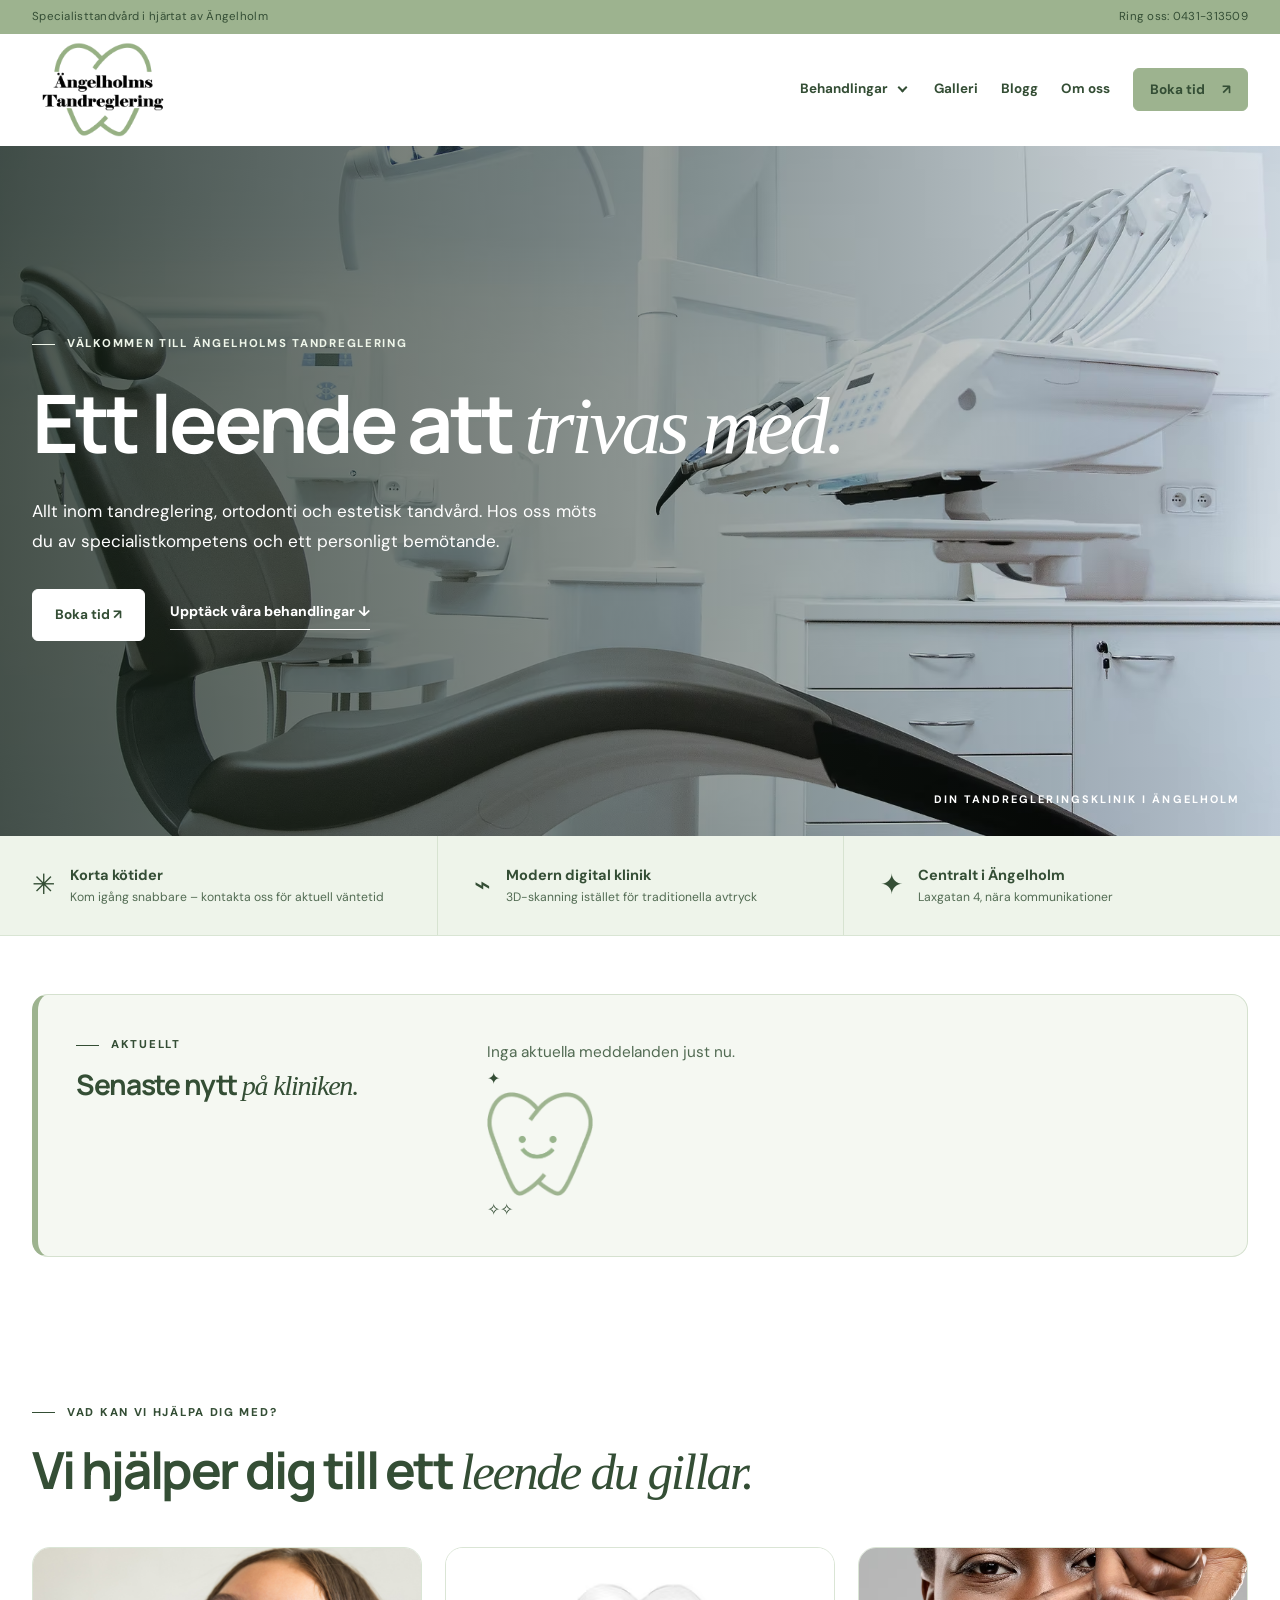
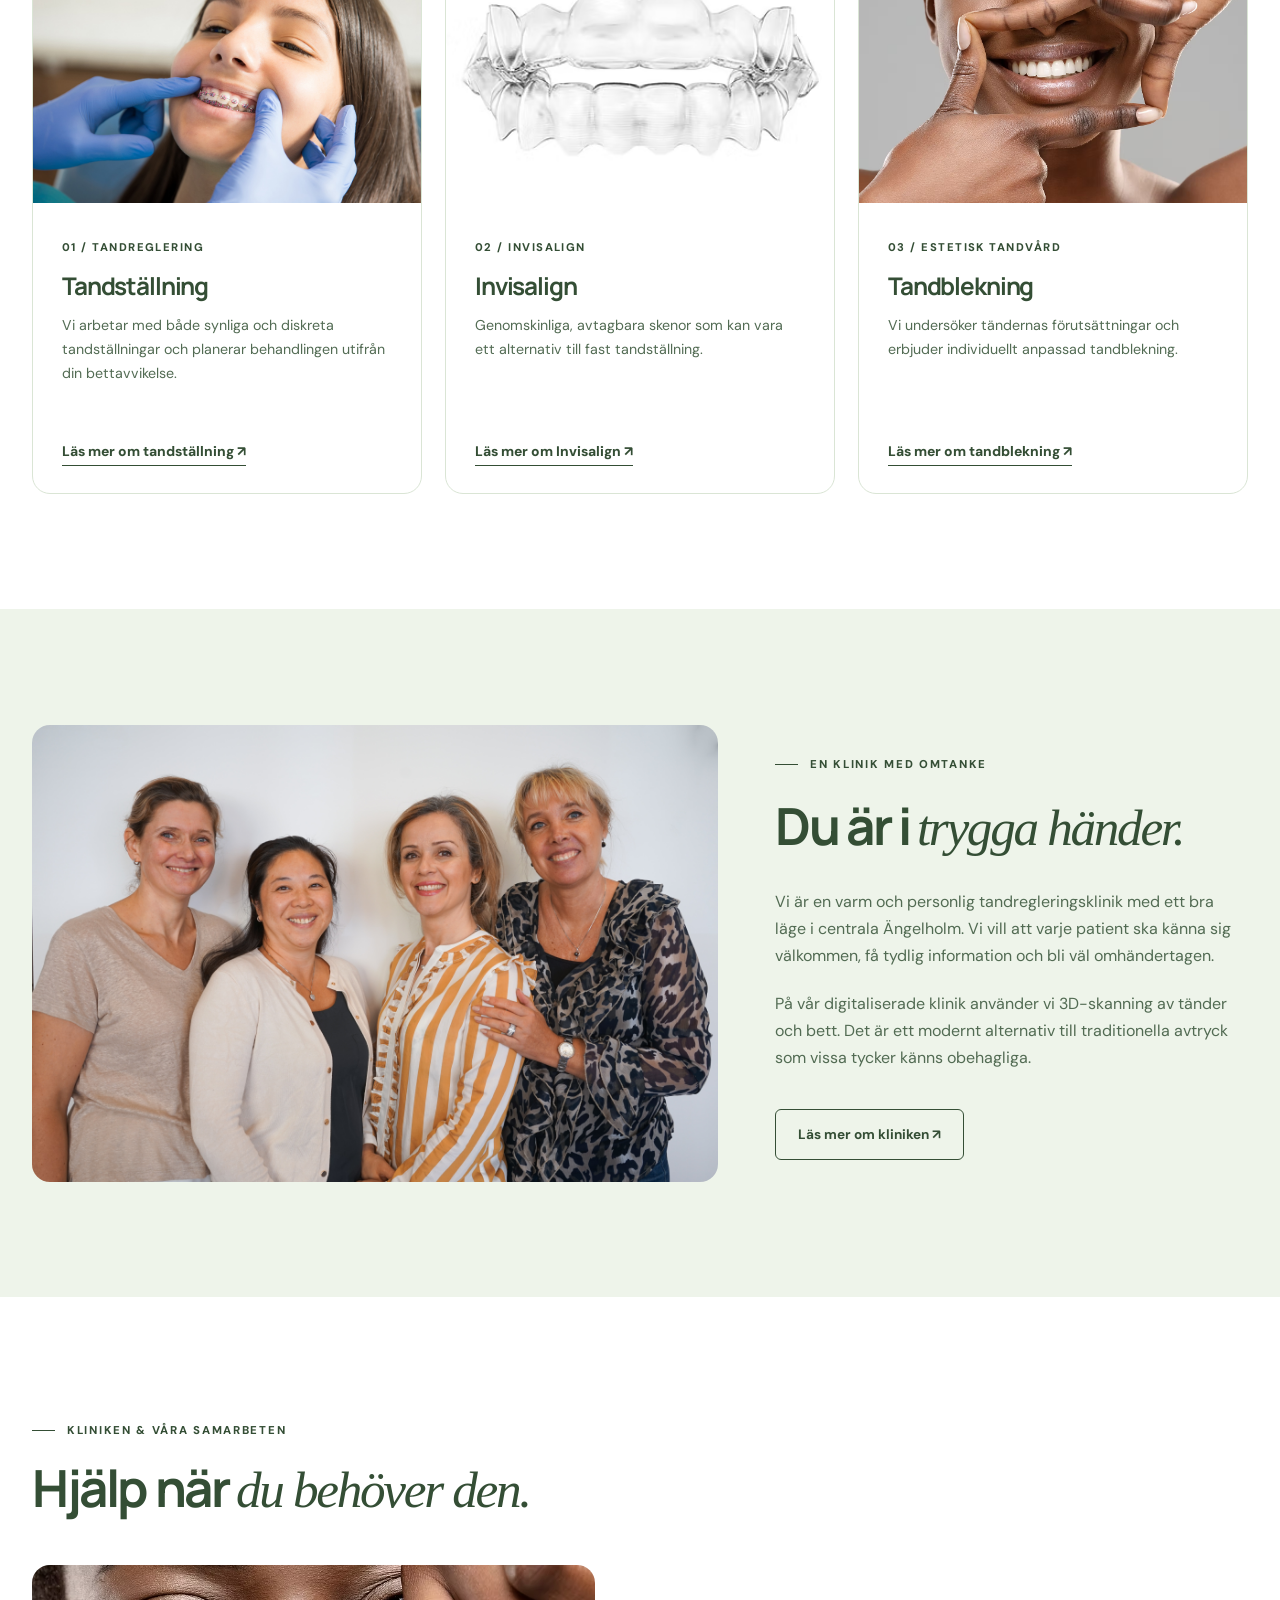
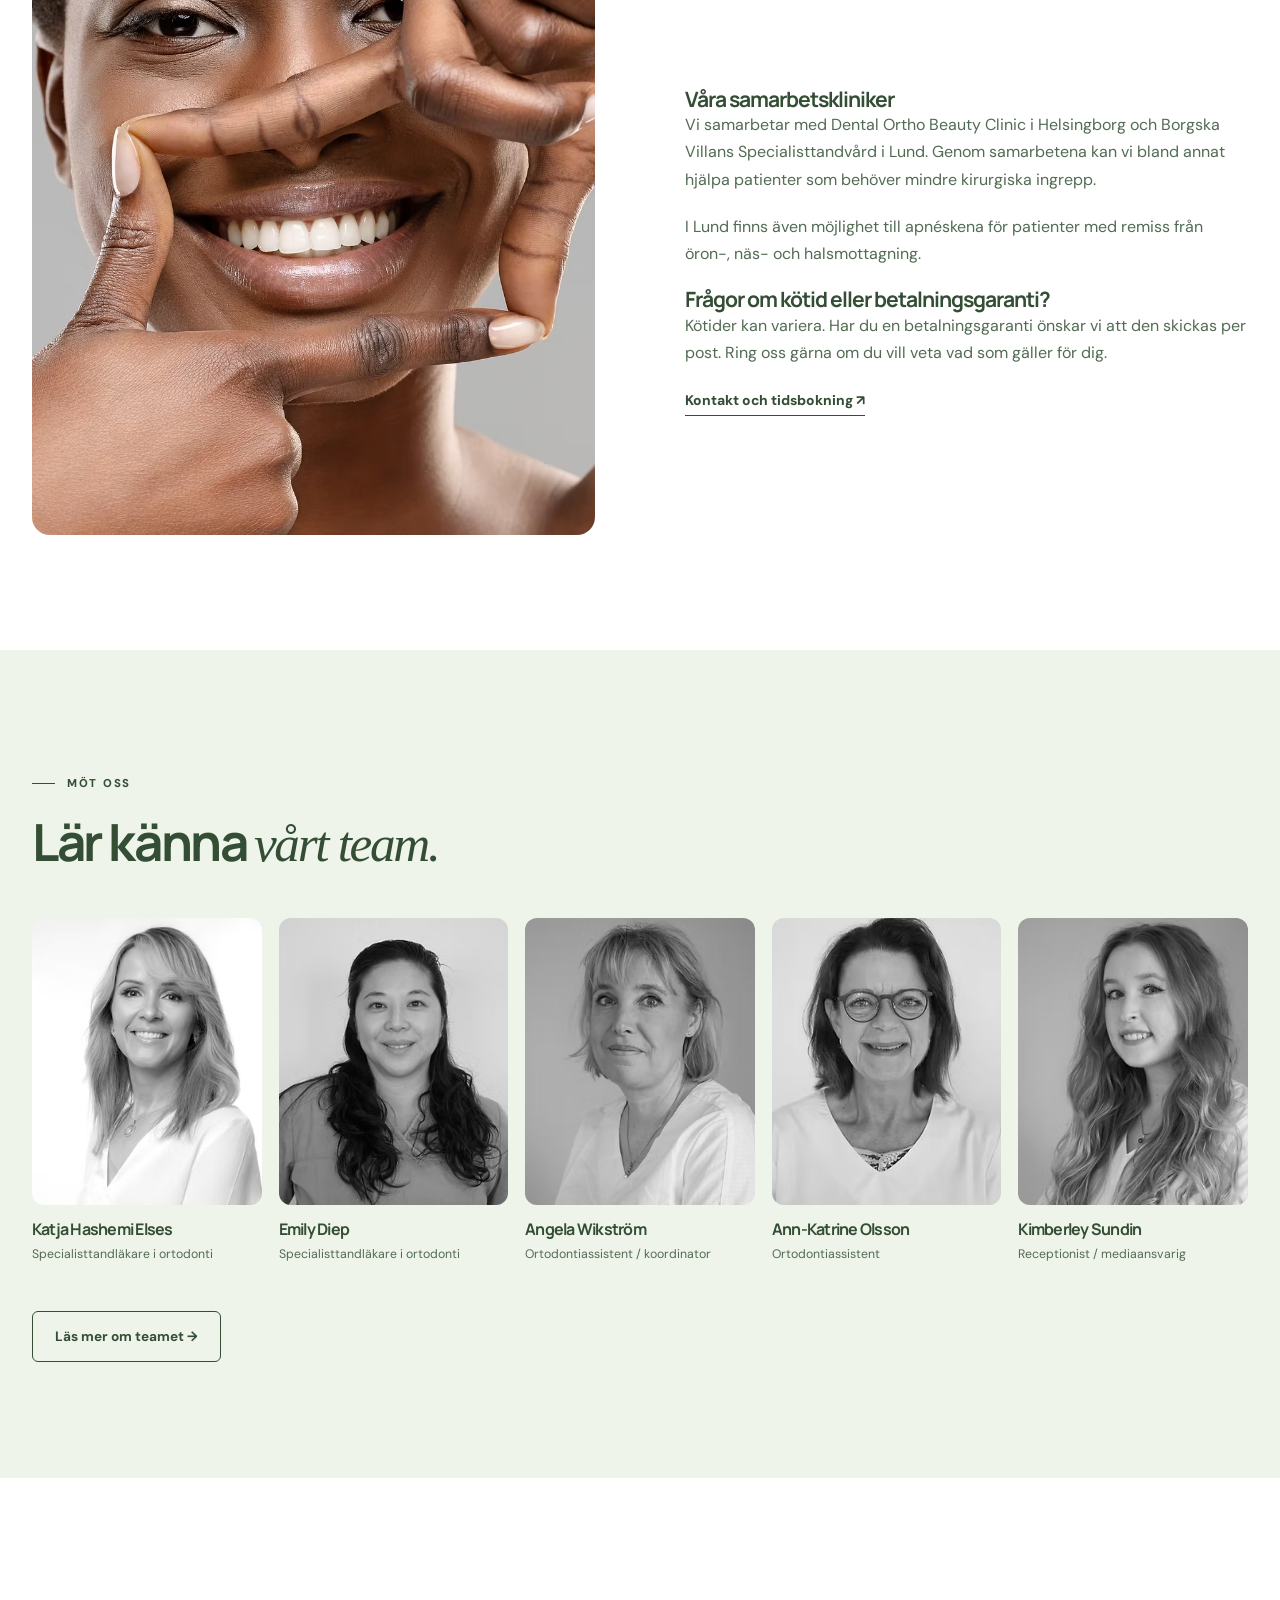
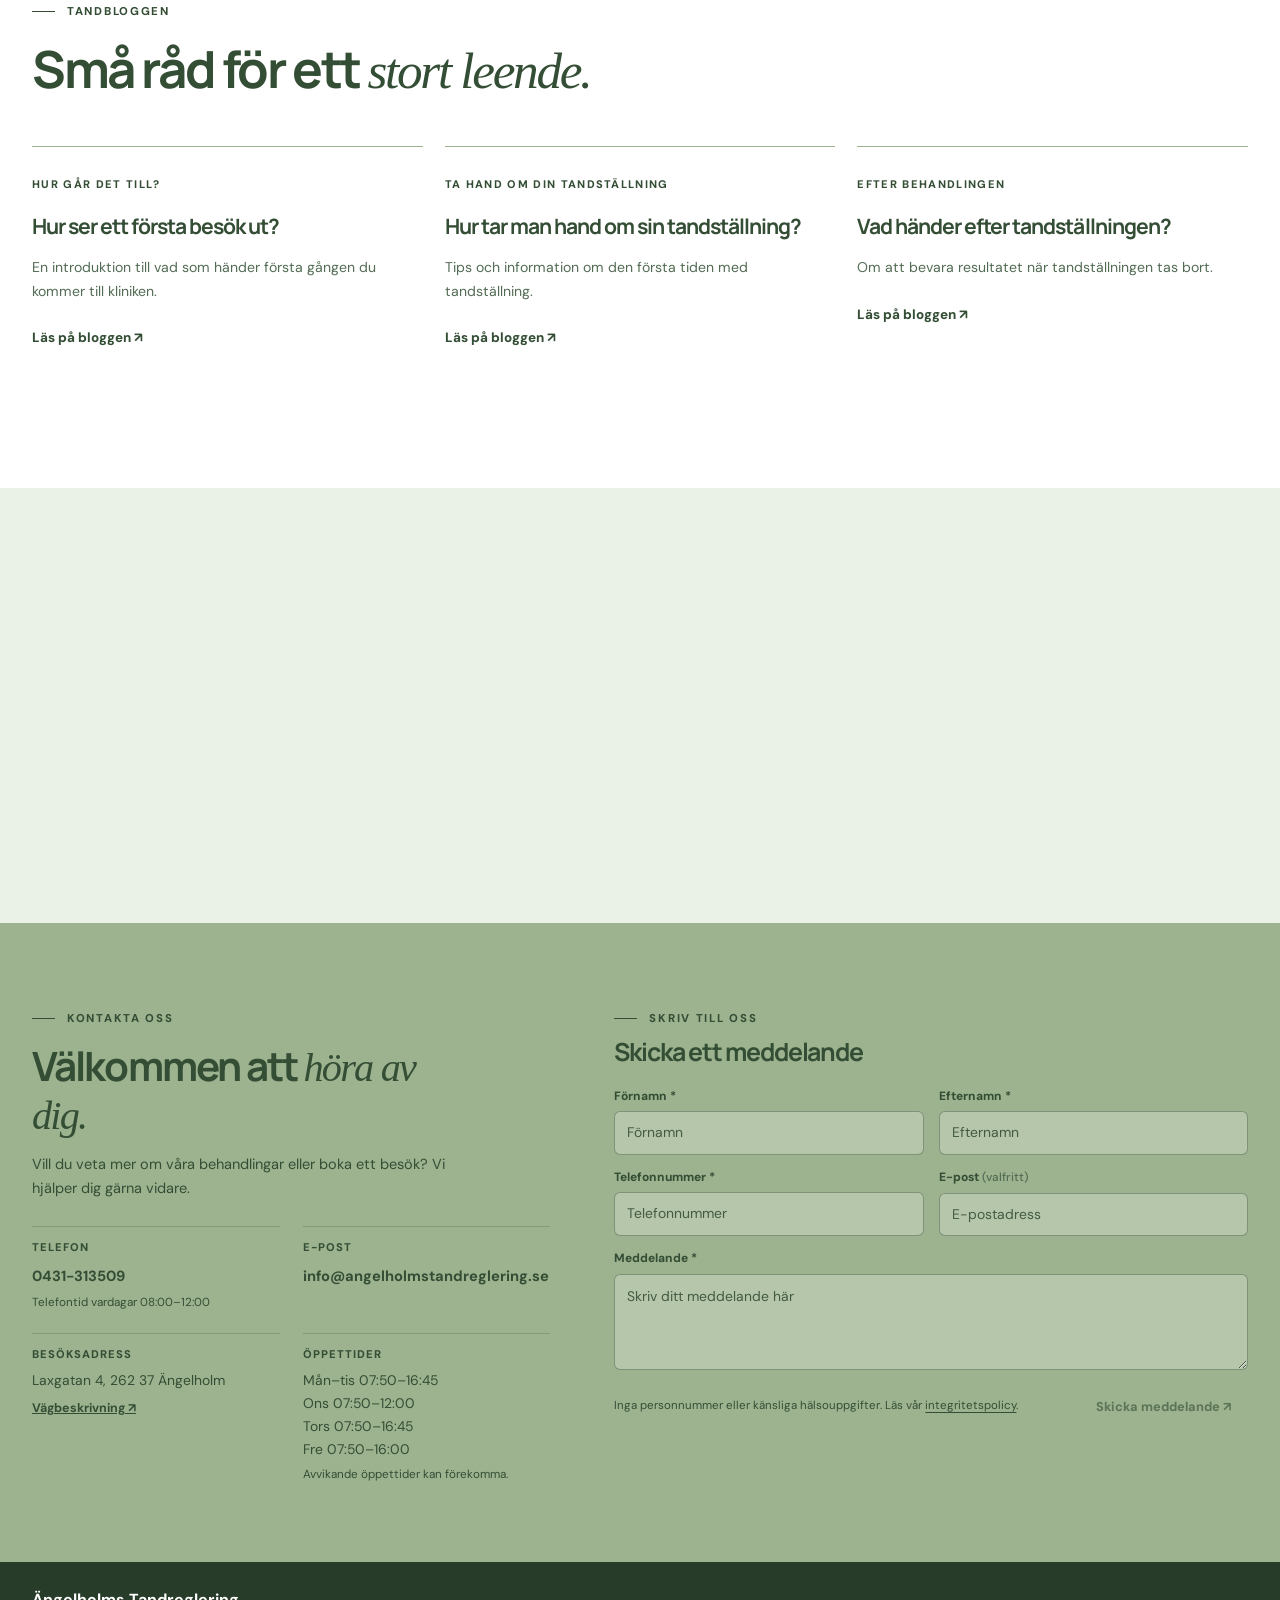
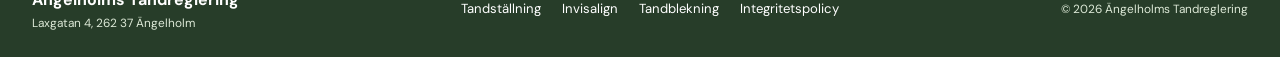
==== commit cde88811: "Lägg till söt tandillustration i Senaste nytt" ====
--- a/index.html
+++ b/index.html
@@ -2,7 +2,7 @@
 <div class="info-band"><div class="container info-band-inner"><div class="info-band-item"><span class="mark">✳</span><div><b>Korta kötider</b><span>Kom igång snabbare – kontakta oss för aktuell väntetid</span></div></div><div class="info-band-item"><span class="mark">⌁</span><div><b>Modern digital klinik</b><span>3D-skanning istället för traditionella avtryck</span></div></div><div class="info-band-item"><span class="mark">✦</span><div><b>Centralt i Ängelholm</b><span>Laxgatan 4, nära kommunikationer</span></div></div></div></div>
 <section class="clinic-news" aria-labelledby="clinic-news-title"><div class="container"><div class="clinic-news-inner">
 <div class="clinic-news-heading"><span class="eyebrow">Aktuellt</span><h2 id="clinic-news-title">Senaste nytt <em>på kliniken.</em></h2></div>
-<div class="clinic-news-feed" id="clinic-news-feed" data-news-source="data/clinic-news.json" aria-live="polite"><p class="clinic-news-empty">Inga aktuella meddelanden just nu.</p></div>
+<div class="clinic-news-content"><div class="clinic-news-feed" id="clinic-news-feed" data-news-source="data/clinic-news.json" aria-live="polite"><p class="clinic-news-empty">Inga aktuella meddelanden just nu.</p></div><div class="clinic-news-tooth" aria-hidden="true"><span class="clinic-news-sparkle sparkle-one">✦</span><img src="bilder/Tand.png" alt="" loading="lazy" decoding="async" width="106" height="106"><span class="clinic-news-sparkle sparkle-two">✧</span><span class="clinic-news-sparkle sparkle-three">✧</span></div></div>
 </div></div></section>
 <section class="section" id="behandlingar"><div class="container"><div class="section-heading"><div><span class="eyebrow">Vad kan vi hjälpa dig med?</span><h2>Vi hjälper dig till ett <em>leende du gillar.</em></h2></div></div><div class="card-grid">
 <article class="treatment-card"><img class="" src="bilder/tandställning.jpg" alt="Tandställning" width='550' height='365'><div class="copy"><span class="index">01 / TANDREGLERING</span><h3>Tandställning</h3><p>Vi arbetar med både synliga och diskreta tandställningar och planerar behandlingen utifrån din bettavvikelse.</p><a href="tandreglering/">Läs mer om tandställning ↗</a></div></article>
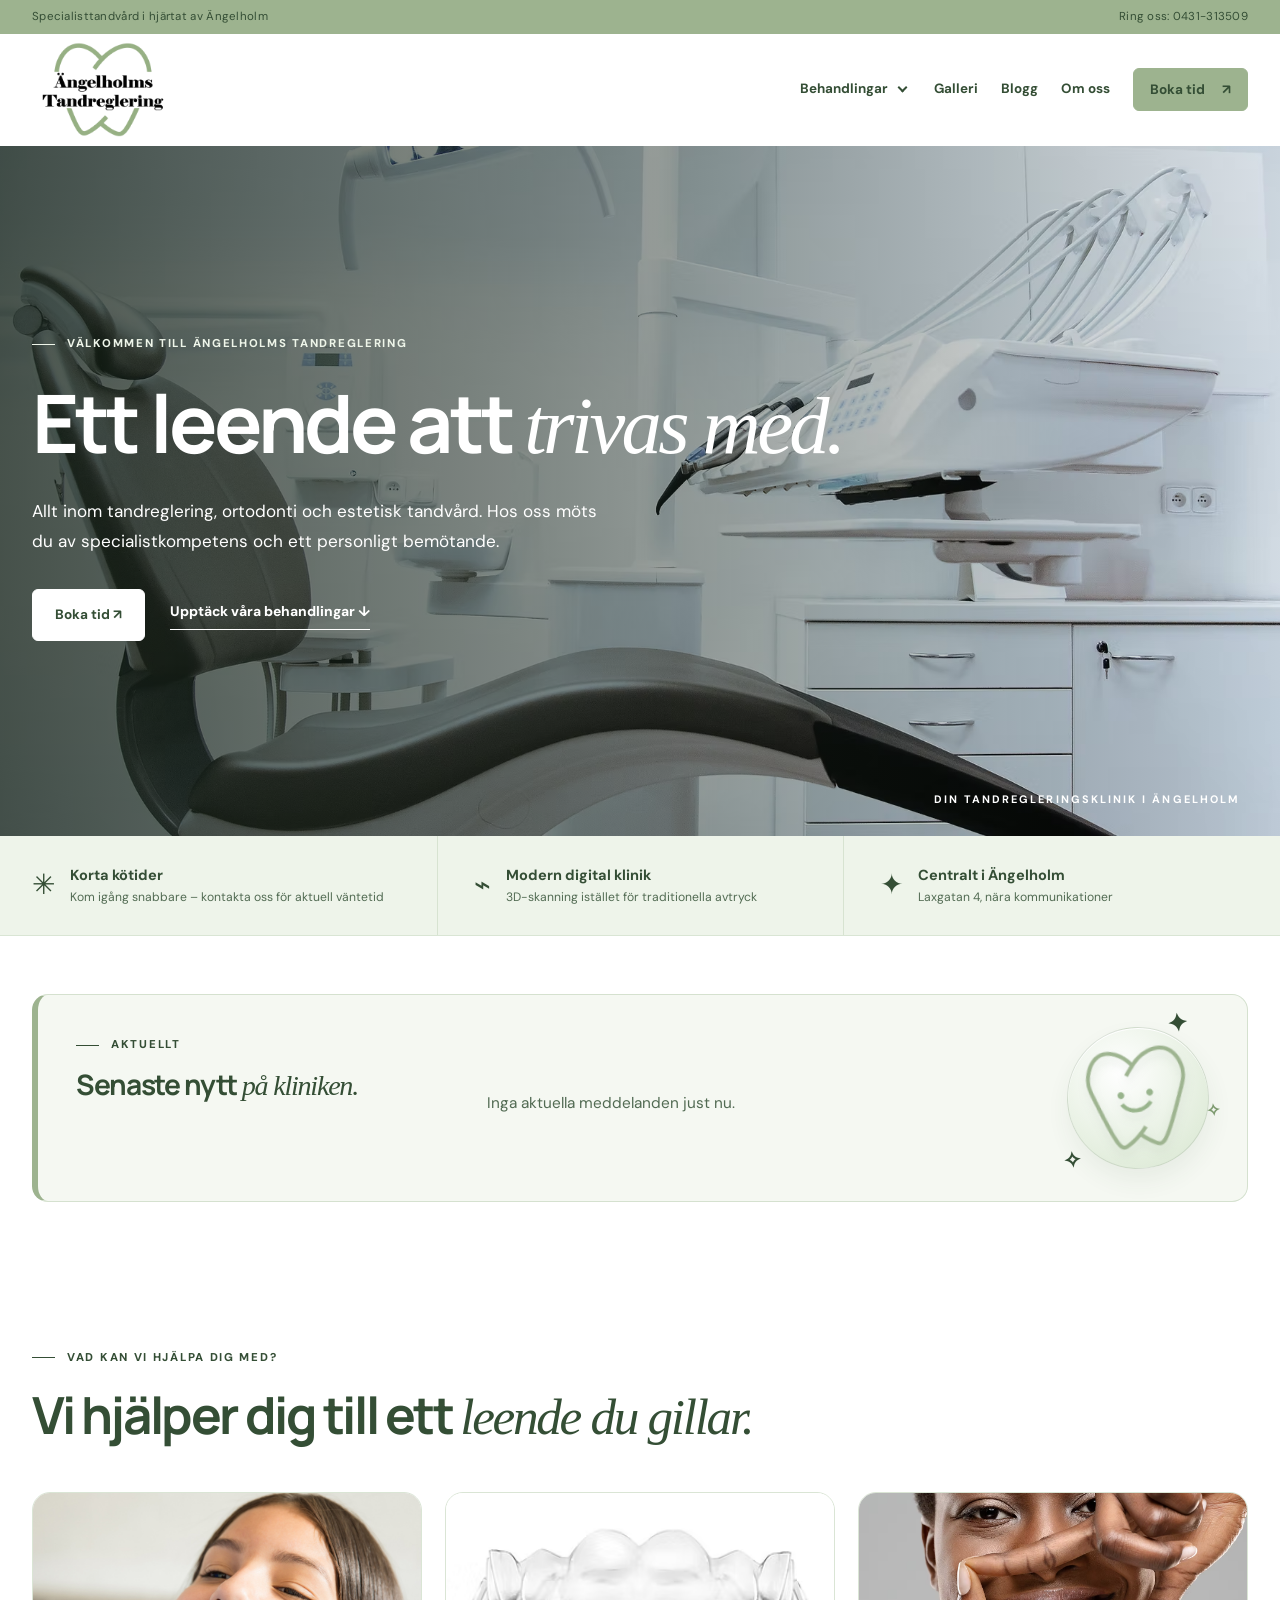
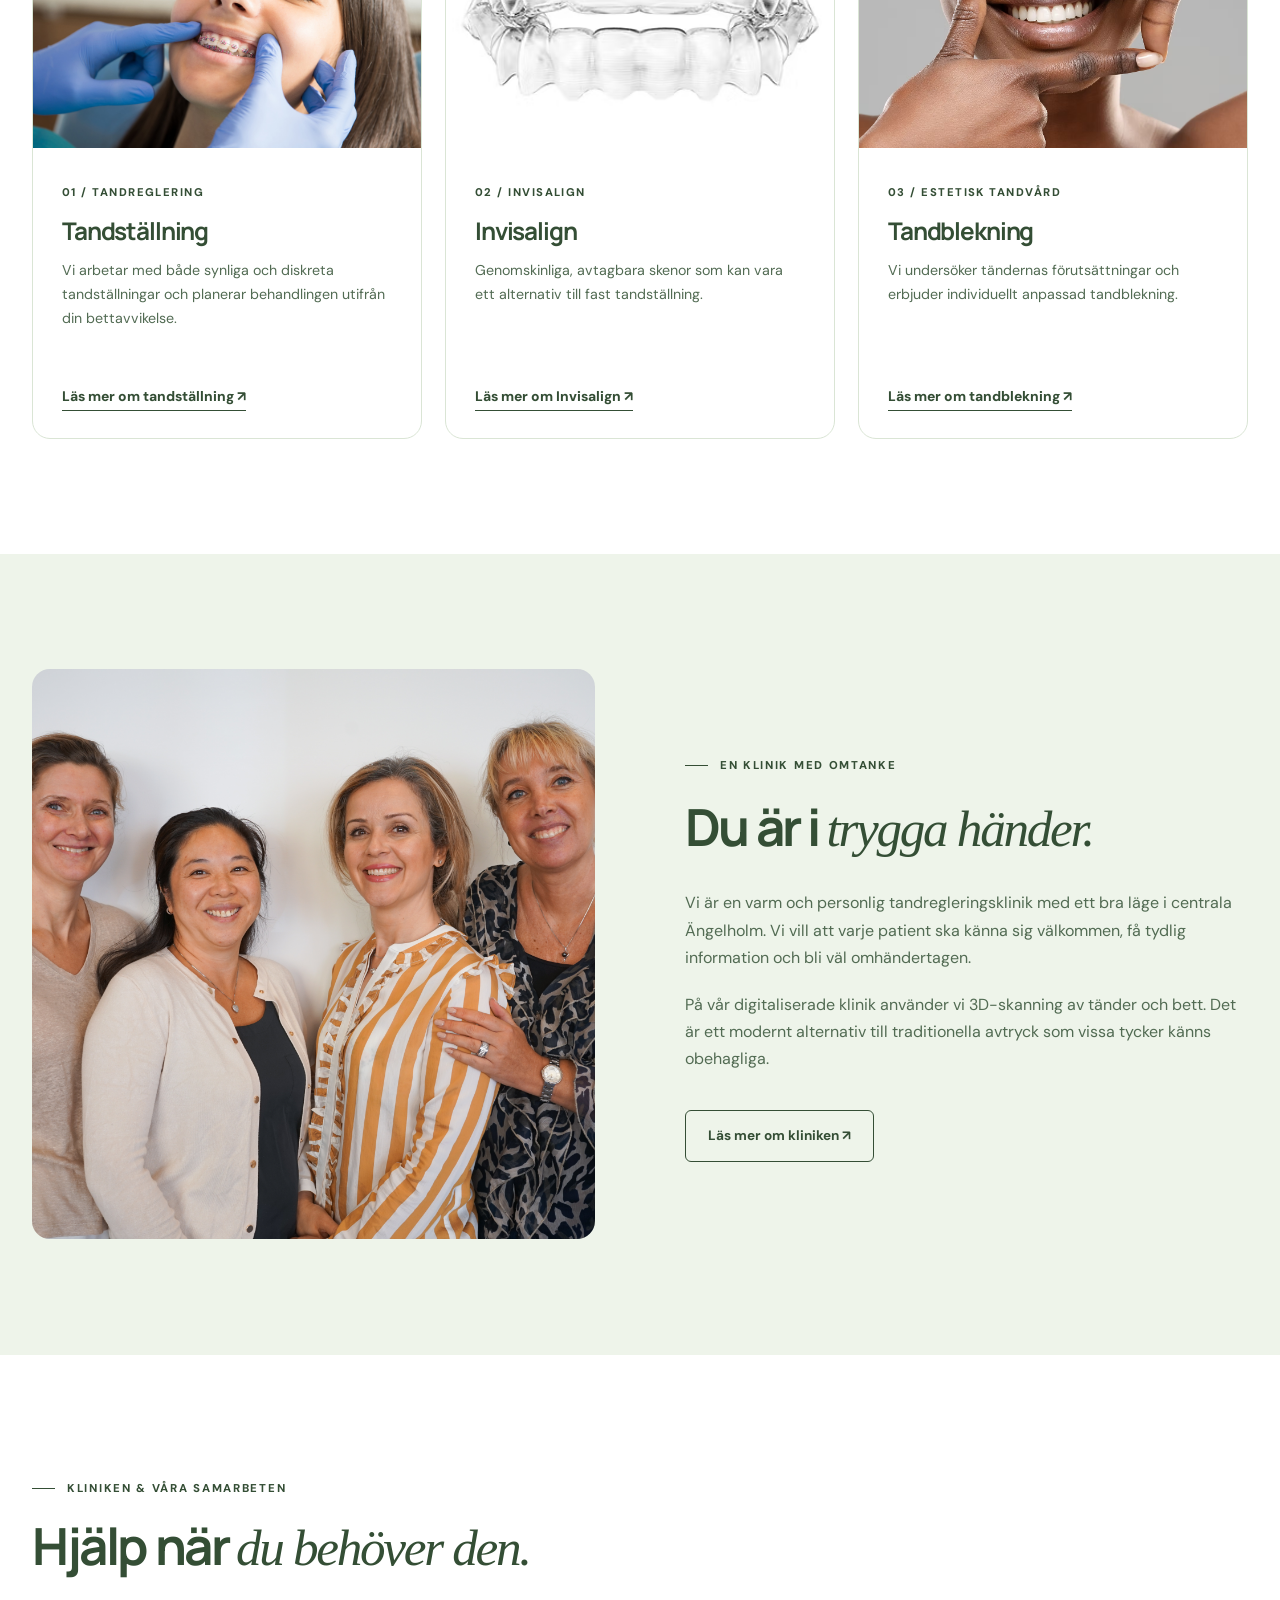
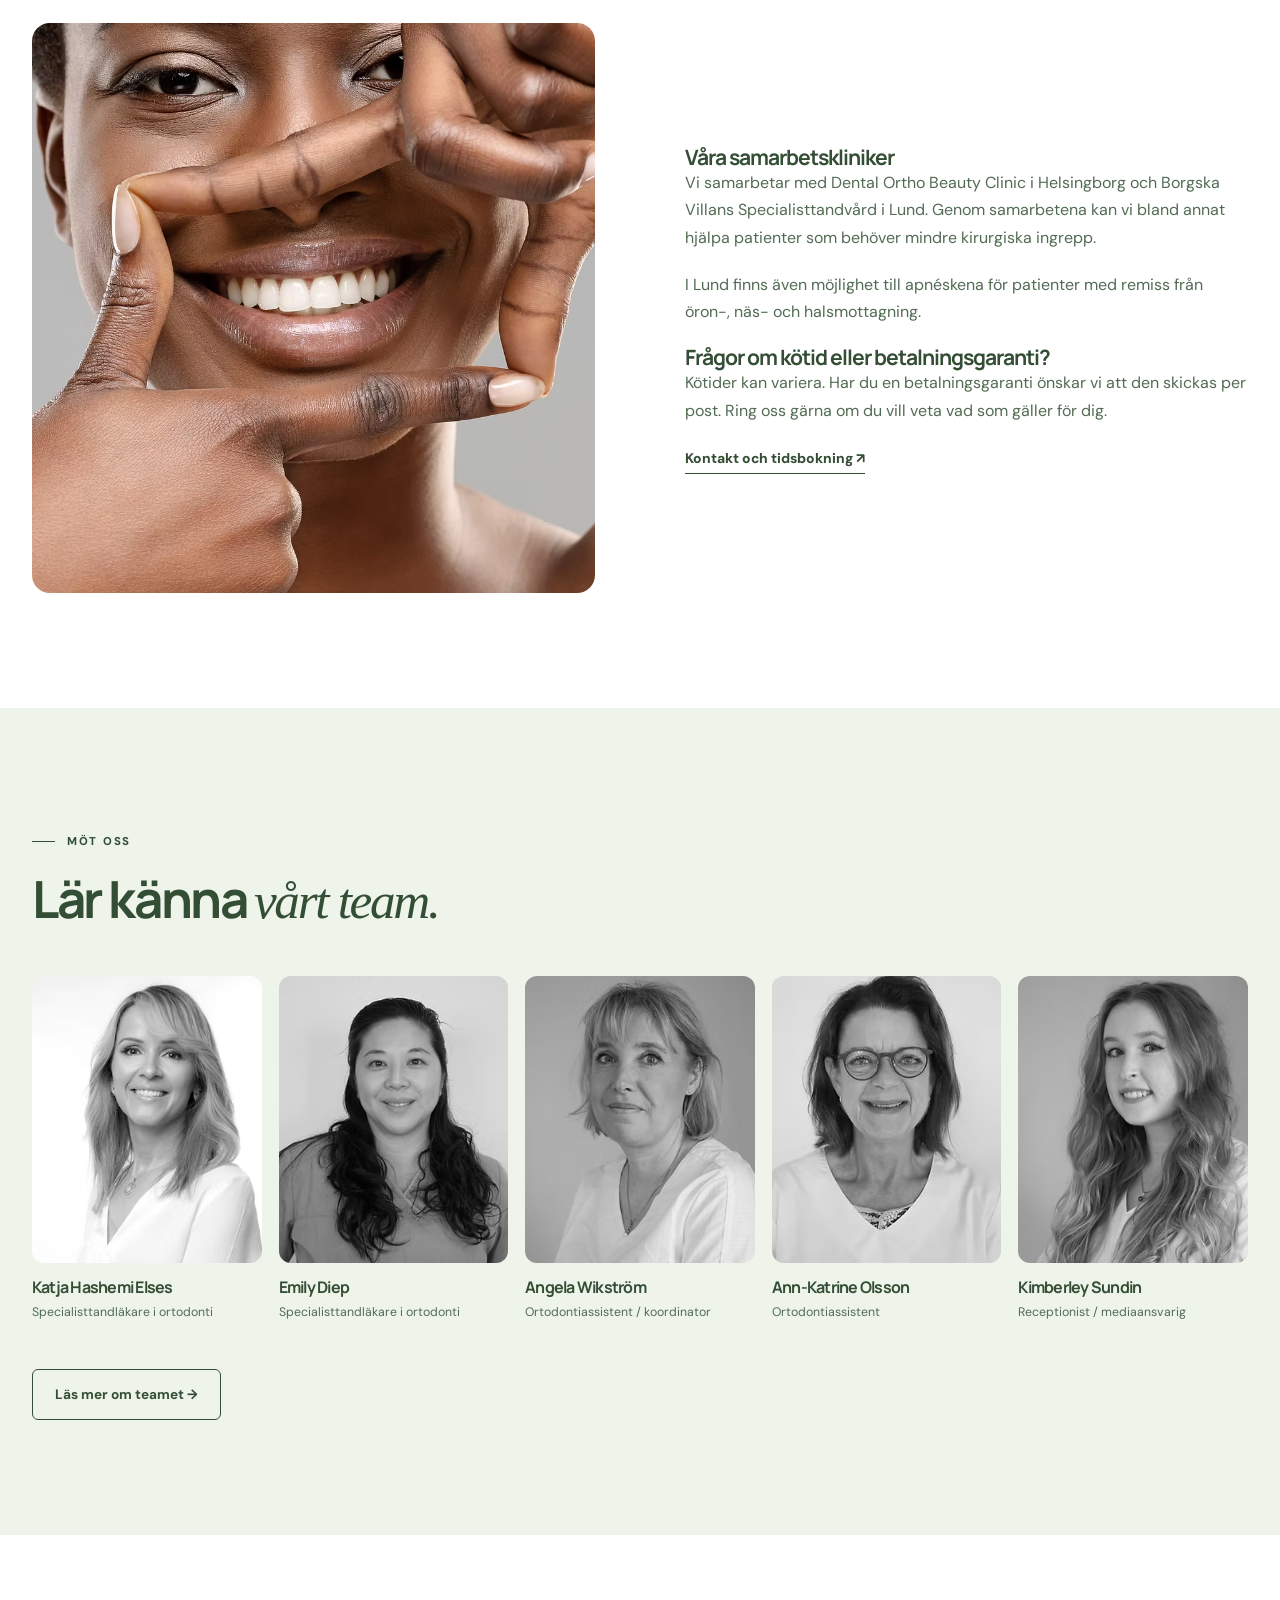
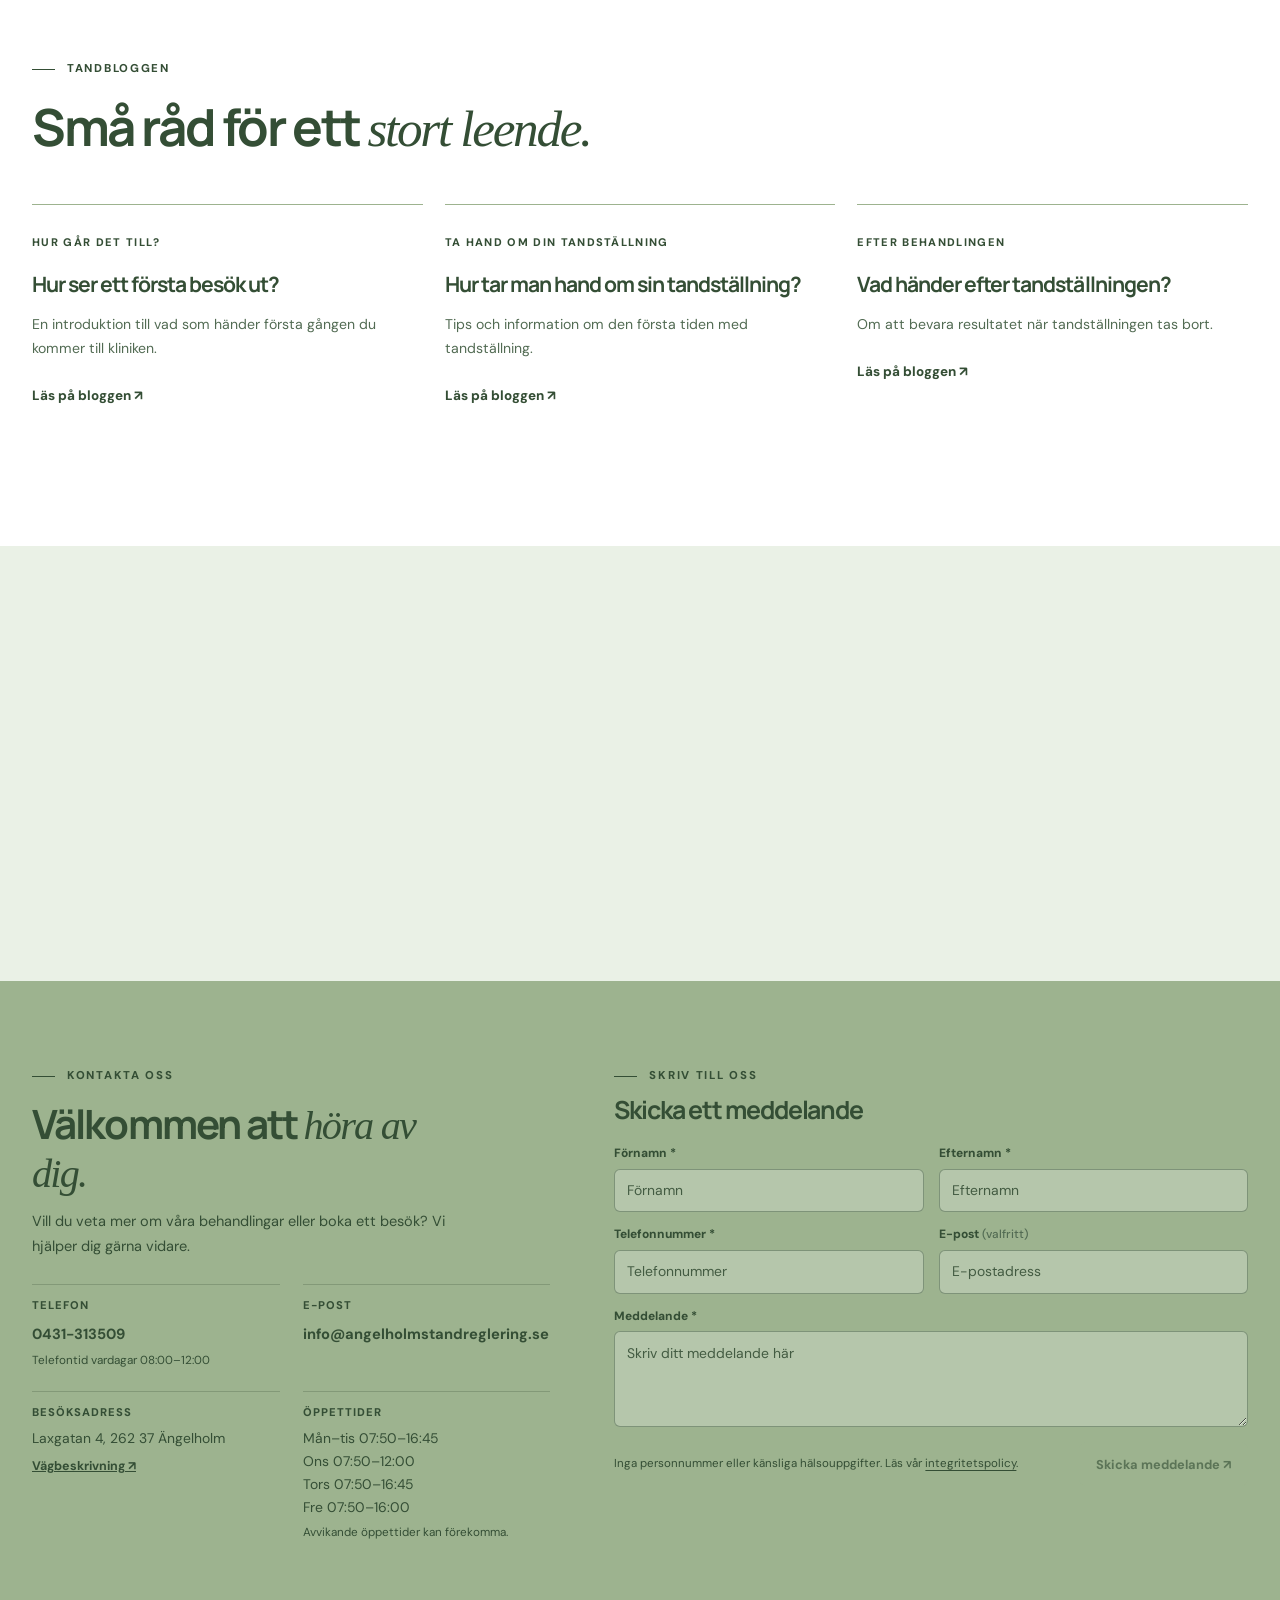
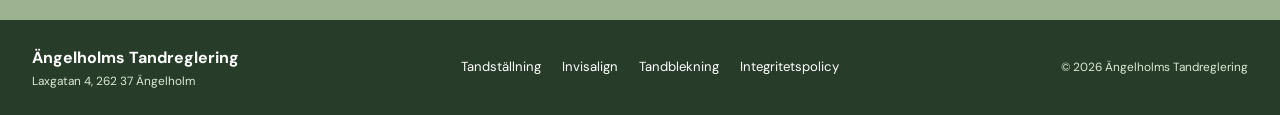
==== commit ee86450f: "Anpassa båda stora bilderna till bred format utan beskärning" ====
--- a/index.html
+++ b/index.html
@@ -9,8 +9,8 @@
 <article class="treatment-card"><img class="" src="bilder/invisalign.avif" alt="Genomskinliga Invisalign-skenor" width='550' height='365'><div class="copy"><span class="index">02 / INVISALIGN</span><h3>Invisalign</h3><p>Genomskinliga, avtagbara skenor som kan vara ett alternativ till fast tandställning.</p><a href="invisalign/">Läs mer om Invisalign ↗</a></div></article>
 <article class="treatment-card"><img class="" src="bilder/smile.avif" alt="Leende" width='550' height='365'><div class="copy"><span class="index">03 / ESTETISK TANDVÅRD</span><h3>Tandblekning</h3><p>Vi undersöker tändernas förutsättningar och erbjuder individuellt anpassad tandblekning.</p><a href="tandblekning/">Läs mer om tandblekning ↗</a></div></article>
 </div></div></section>
-<section class="section pale"><div class="container split split-about"><img class="split-image split-image--uncropped" src="bilder/om-oss.jpg" alt="Klinikens medarbetare på Ängelholms Tandreglering" loading="lazy" decoding="async"><div class="split-copy"><span class="eyebrow">En klinik med omtanke</span><h2>Du är i <em>trygga händer.</em></h2><p>Vi är en varm och personlig tandregleringsklinik med ett bra läge i centrala Ängelholm. Vi vill att varje patient ska känna sig välkommen, få tydlig information och bli väl omhändertagen.</p><p>På vår digitaliserade klinik använder vi 3D-skanning av tänder och bett. Det är ett modernt alternativ till traditionella avtryck som vissa tycker känns obehagliga.</p><a class="button outline" href="om-oss/">Läs mer om kliniken ↗</a></div></div></section>
-<section class="section"><div class="container"><div class="section-heading"><div><span class="eyebrow">Kliniken & våra samarbeten</span><h2>Hjälp när <em>du behöver den.</em></h2></div></div><div class="split"><img class="split-image" src="bilder/smile.avif" alt="Ett leende" width='650' height='570'><div class="split-copy"><h3>Våra samarbetskliniker</h3><p>Vi samarbetar med Dental Ortho Beauty Clinic i Helsingborg och Borgska Villans Specialisttandvård i Lund. Genom samarbetena kan vi bland annat hjälpa patienter som behöver mindre kirurgiska ingrepp.</p><p>I Lund finns även möjlighet till apnéskena för patienter med remiss från öron-, näs- och halsmottagning.</p><h3>Frågor om kötid eller betalningsgaranti?</h3><p>Kötider kan variera. Har du en betalningsgaranti önskar vi att den skickas per post. Ring oss gärna om du vill veta vad som gäller för dig.</p><a class="text-link" href="boka-tid/">Kontakt och tidsbokning ↗</a></div></div></div></section>
+<section class="section pale"><div class="container split split-wide"><img class="split-image split-image--uncropped" src="bilder/om-oss.jpg" alt="Klinikens medarbetare på Ängelholms Tandreglering" loading="lazy" decoding="async"><div class="split-copy"><span class="eyebrow">En klinik med omtanke</span><h2>Du är i <em>trygga händer.</em></h2><p>Vi är en varm och personlig tandregleringsklinik med ett bra läge i centrala Ängelholm. Vi vill att varje patient ska känna sig välkommen, få tydlig information och bli väl omhändertagen.</p><p>På vår digitaliserade klinik använder vi 3D-skanning av tänder och bett. Det är ett modernt alternativ till traditionella avtryck som vissa tycker känns obehagliga.</p><a class="button outline" href="om-oss/">Läs mer om kliniken ↗</a></div></div></section>
+<section class="section"><div class="container"><div class="section-heading"><div><span class="eyebrow">Kliniken & våra samarbeten</span><h2>Hjälp när <em>du behöver den.</em></h2></div></div><div class="split split-wide"><img class="split-image split-image--uncropped" src="bilder/smile.avif" alt="Ett leende" loading="lazy" decoding="async"><div class="split-copy"><h3>Våra samarbetskliniker</h3><p>Vi samarbetar med Dental Ortho Beauty Clinic i Helsingborg och Borgska Villans Specialisttandvård i Lund. Genom samarbetena kan vi bland annat hjälpa patienter som behöver mindre kirurgiska ingrepp.</p><p>I Lund finns även möjlighet till apnéskena för patienter med remiss från öron-, näs- och halsmottagning.</p><h3>Frågor om kötid eller betalningsgaranti?</h3><p>Kötider kan variera. Har du en betalningsgaranti önskar vi att den skickas per post. Ring oss gärna om du vill veta vad som gäller för dig.</p><a class="text-link" href="boka-tid/">Kontakt och tidsbokning ↗</a></div></div></div></section>
 <section class="section pale"><div class="container"><div class="section-heading"><div><span class="eyebrow">Möt oss</span><h2>Lär känna <em>vårt team.</em></h2></div></div><div class="team-grid"><article class="person"><img class="" src="bilder/katja.avif" alt="Katja Hashemi Elses" width='320' height='410'><h3>Katja Hashemi Elses</h3><p>Specialisttandläkare i ortodonti</p></article><article class="person"><img class="" src="bilder/emily.avif" alt="Emily Diep" width='320' height='410'><h3>Emily Diep</h3><p>Specialisttandläkare i ortodonti</p></article><article class="person"><img class="" src="bilder/angela.avif" alt="Angela Wikström" width='320' height='410'><h3>Angela Wikström</h3><p>Ortodontiassistent / koordinator</p></article><article class="person"><img class="" src="bilder/ann-katrine.avif" alt="Ann-Katrine Olsson" width='320' height='410'><h3>Ann-Katrine Olsson</h3><p>Ortodontiassistent</p></article><article class="person"><img class="" src="bilder/kimberley.avif" alt="Kimberley Sundin" width='320' height='410'><h3>Kimberley Sundin</h3><p>Receptionist / mediaansvarig</p></article></div><div class="spaced"><a class="button outline" href="om-oss/">Läs mer om teamet →</a></div></div></section>
 <section class="section"><div class="container"><div class="section-heading"><div><span class="eyebrow">Tandbloggen</span><h2>Små råd för ett <em>stort leende.</em></h2></div></div><div class="teaser-grid"><article class="teaser"><small>Hur går det till?</small><h3>Hur ser ett första besök ut?</h3><p>En introduktion till vad som händer första gången du kommer till kliniken.</p><a href="blogg/">Läs på bloggen ↗</a></article><article class="teaser"><small>Ta hand om din tandställning</small><h3>Hur tar man hand om sin tandställning?</h3><p>Tips och information om den första tiden med tandställning.</p><a href="blogg/">Läs på bloggen ↗</a></article><article class="teaser"><small>Efter behandlingen</small><h3>Vad händer efter tandställningen?</h3><p>Om att bevara resultatet när tandställningen tas bort.</p><a href="blogg/">Läs på bloggen ↗</a></article></div></div></section></main><section class="location-section" aria-label="Hitta till Ängelholms Tandreglering"><iframe class="location-map" title="Karta: Ängelholms Tandreglering, Laxgatan 4 i Ängelholm" src="https://maps.google.com/maps?q=Laxgatan%204%2C%20262%2037%20%C3%84ngelholm&amp;z=16&amp;hl=sv&amp;output=embed" loading="lazy" referrerpolicy="strict-origin-when-cross-origin" allowfullscreen></iframe></section><footer class="footer" id="kontakt">
 <div class="footer-main"><div class="container footer-layout">
--- a/css/styles.css
+++ b/css/styles.css
@@ -199,3 +199,18 @@
 .footer-form-panel .contact-field input:focus,.footer-form-panel .contact-field textarea:focus{background:rgba(255,255,255,.5)}
 .footer-form-panel .contact-form-actions p,.footer-form-panel .form-status{color:var(--deep)}
 @media(max-width:520px){.footer-form-panel{padding:0}}
+
+
+/* Lekfull tandillustration i Senaste nytt – utan att störa informationen. */
+.clinic-news-content{min-width:0;display:flex;align-items:center;justify-content:space-between;gap:clamp(18px,3vw,36px)}
+.clinic-news-content .clinic-news-feed{flex:1;min-width:0}
+.clinic-news-tooth{position:relative;flex:0 0 142px;width:142px;height:142px;display:flex;align-items:center;justify-content:center;border:1px solid rgba(52,78,53,.12);border-radius:50%;background:radial-gradient(circle at 40% 30%,#FFFFFF 0%,#E2EDDC 72%,#D7E5D0 100%);box-shadow:inset 0 1px 0 #fff,0 12px 25px rgba(52,78,53,.07);transform:rotate(-7deg);transition:transform .3s ease;pointer-events:none}
+.clinic-news-tooth img{display:block;width:102px;height:102px;max-width:72%;max-height:72%;object-fit:contain;filter:drop-shadow(0 6px 5px rgba(52,78,53,.10))}
+.clinic-news-inner:hover .clinic-news-tooth{transform:rotate(0deg) translateY(-3px)}
+.clinic-news-sparkle{position:absolute;font-family:Georgia,serif;font-weight:700;color:#344E35;line-height:1}
+.sparkle-one{font-size:25px;top:-12px;right:11px}
+.sparkle-two{font-size:22px;bottom:5px;left:-12px}
+.sparkle-three{font-size:17px;right:-10px;bottom:40px;color:#7D9A6F}
+@media(max-width:800px){.clinic-news-content{gap:20px}.clinic-news-tooth{flex-basis:108px;width:108px;height:108px}.clinic-news-tooth img{width:80px;height:80px}}
+@media(max-width:450px){.clinic-news-content{gap:14px}.clinic-news-tooth{flex-basis:83px;width:83px;height:83px}.clinic-news-tooth img{width:62px;height:62px}.sparkle-one{font-size:18px;top:-6px;right:1px}.sparkle-two{font-size:18px;bottom:1px;left:-8px}.sparkle-three{display:none}}
+@media(prefers-reduced-motion:reduce){.clinic-news-tooth{transition:none}.clinic-news-inner:hover .clinic-news-tooth{transform:none}}
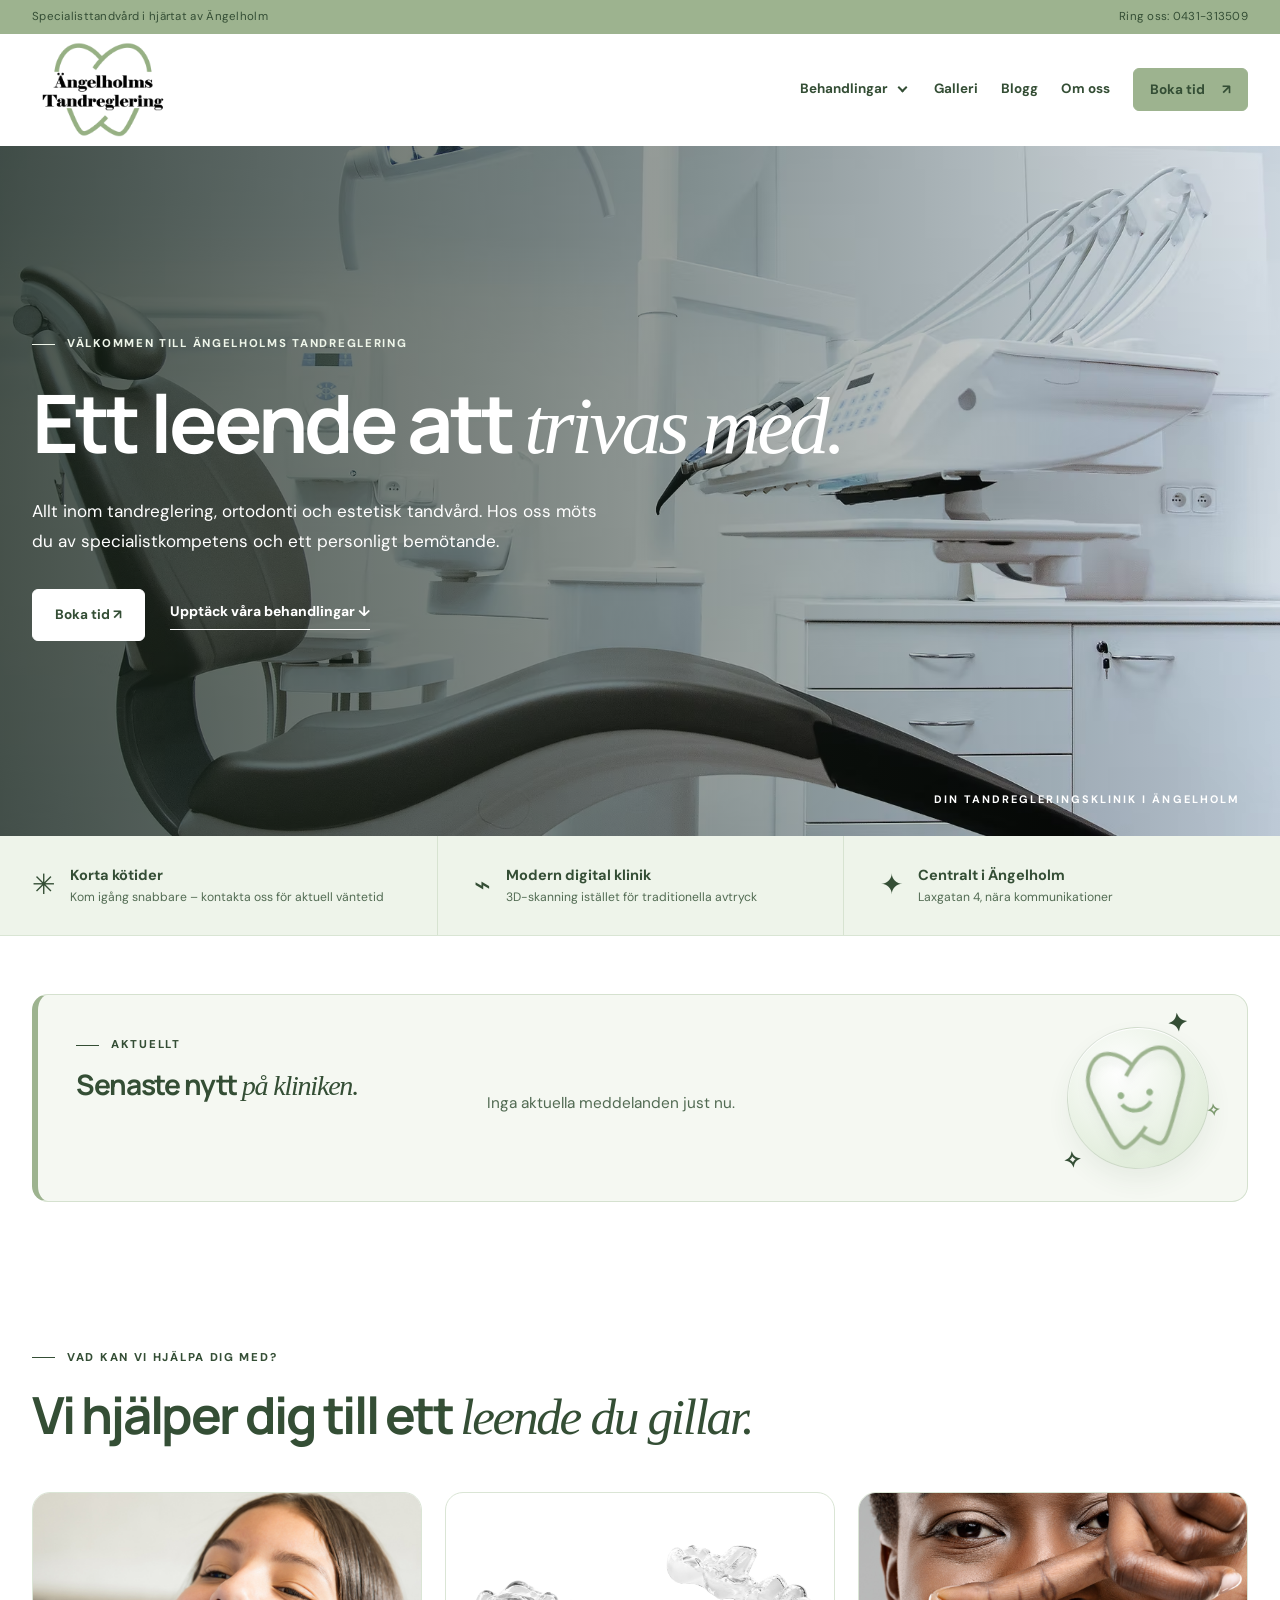
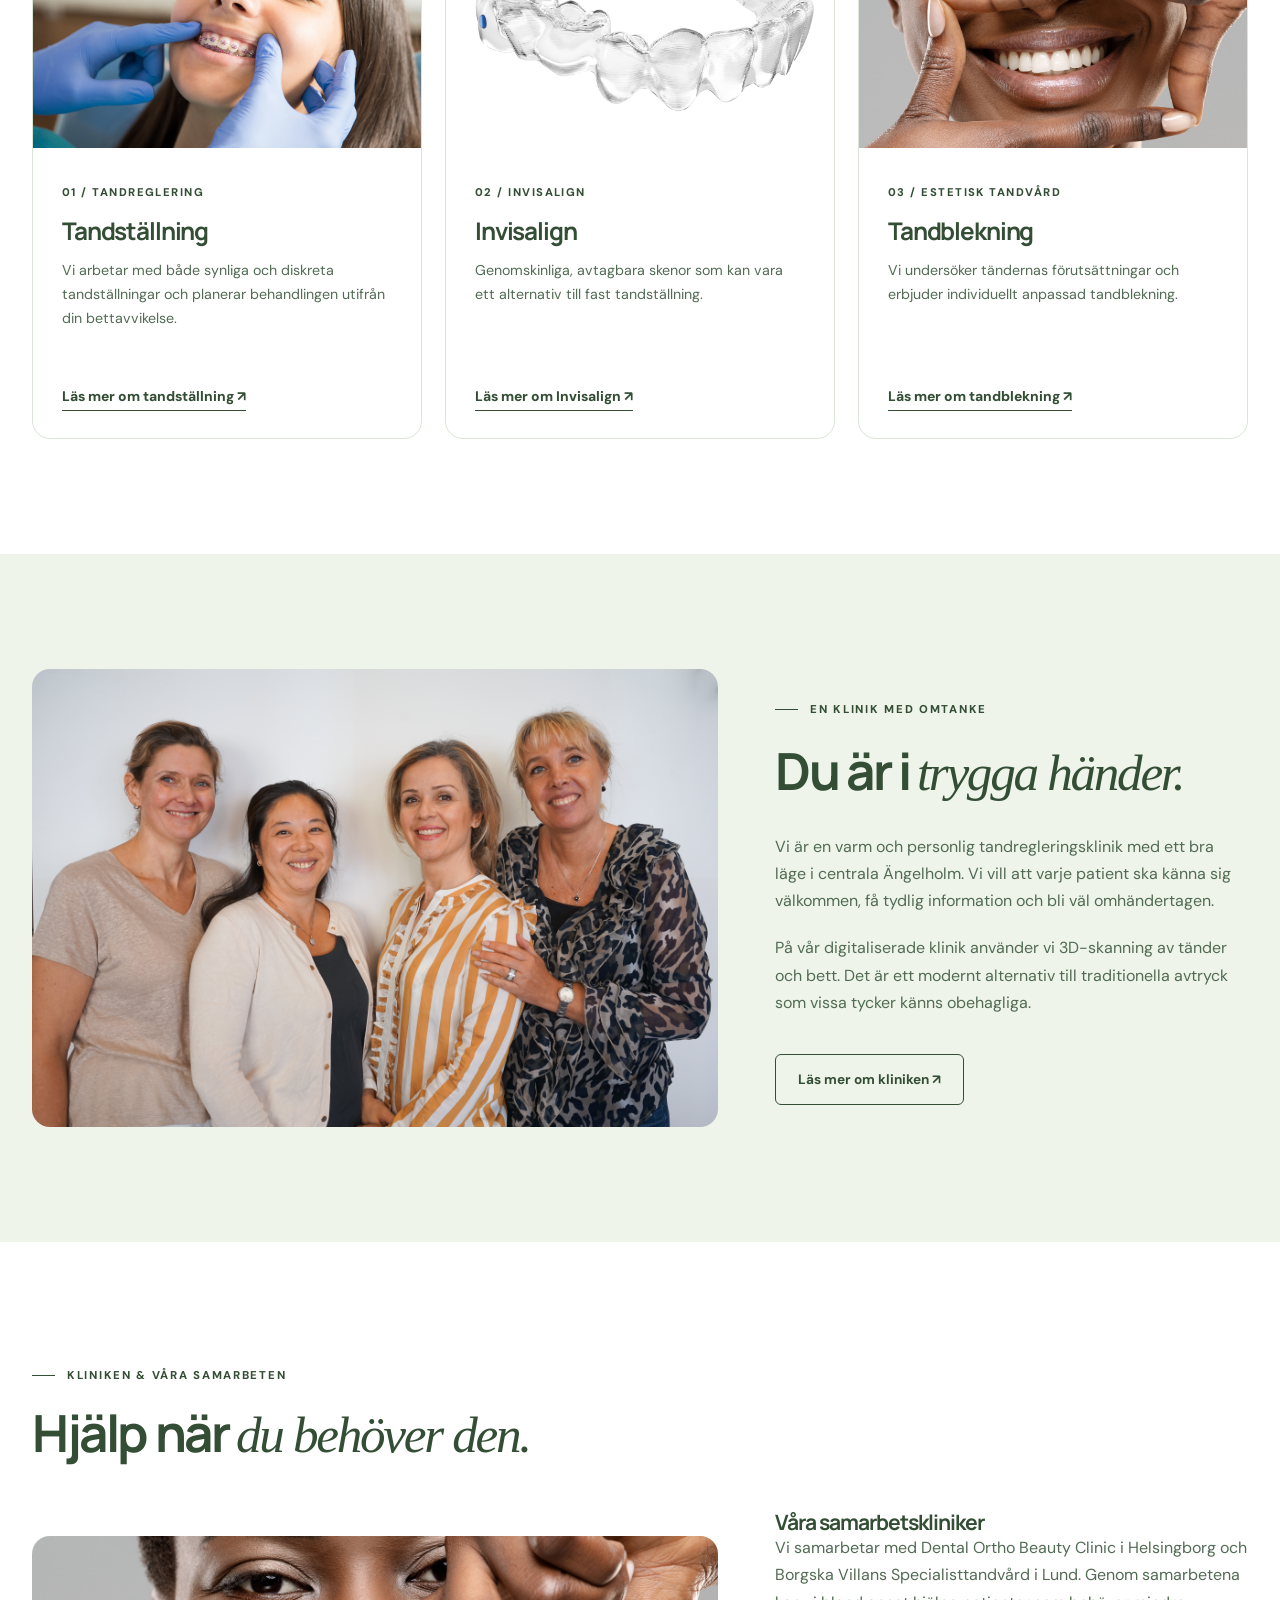
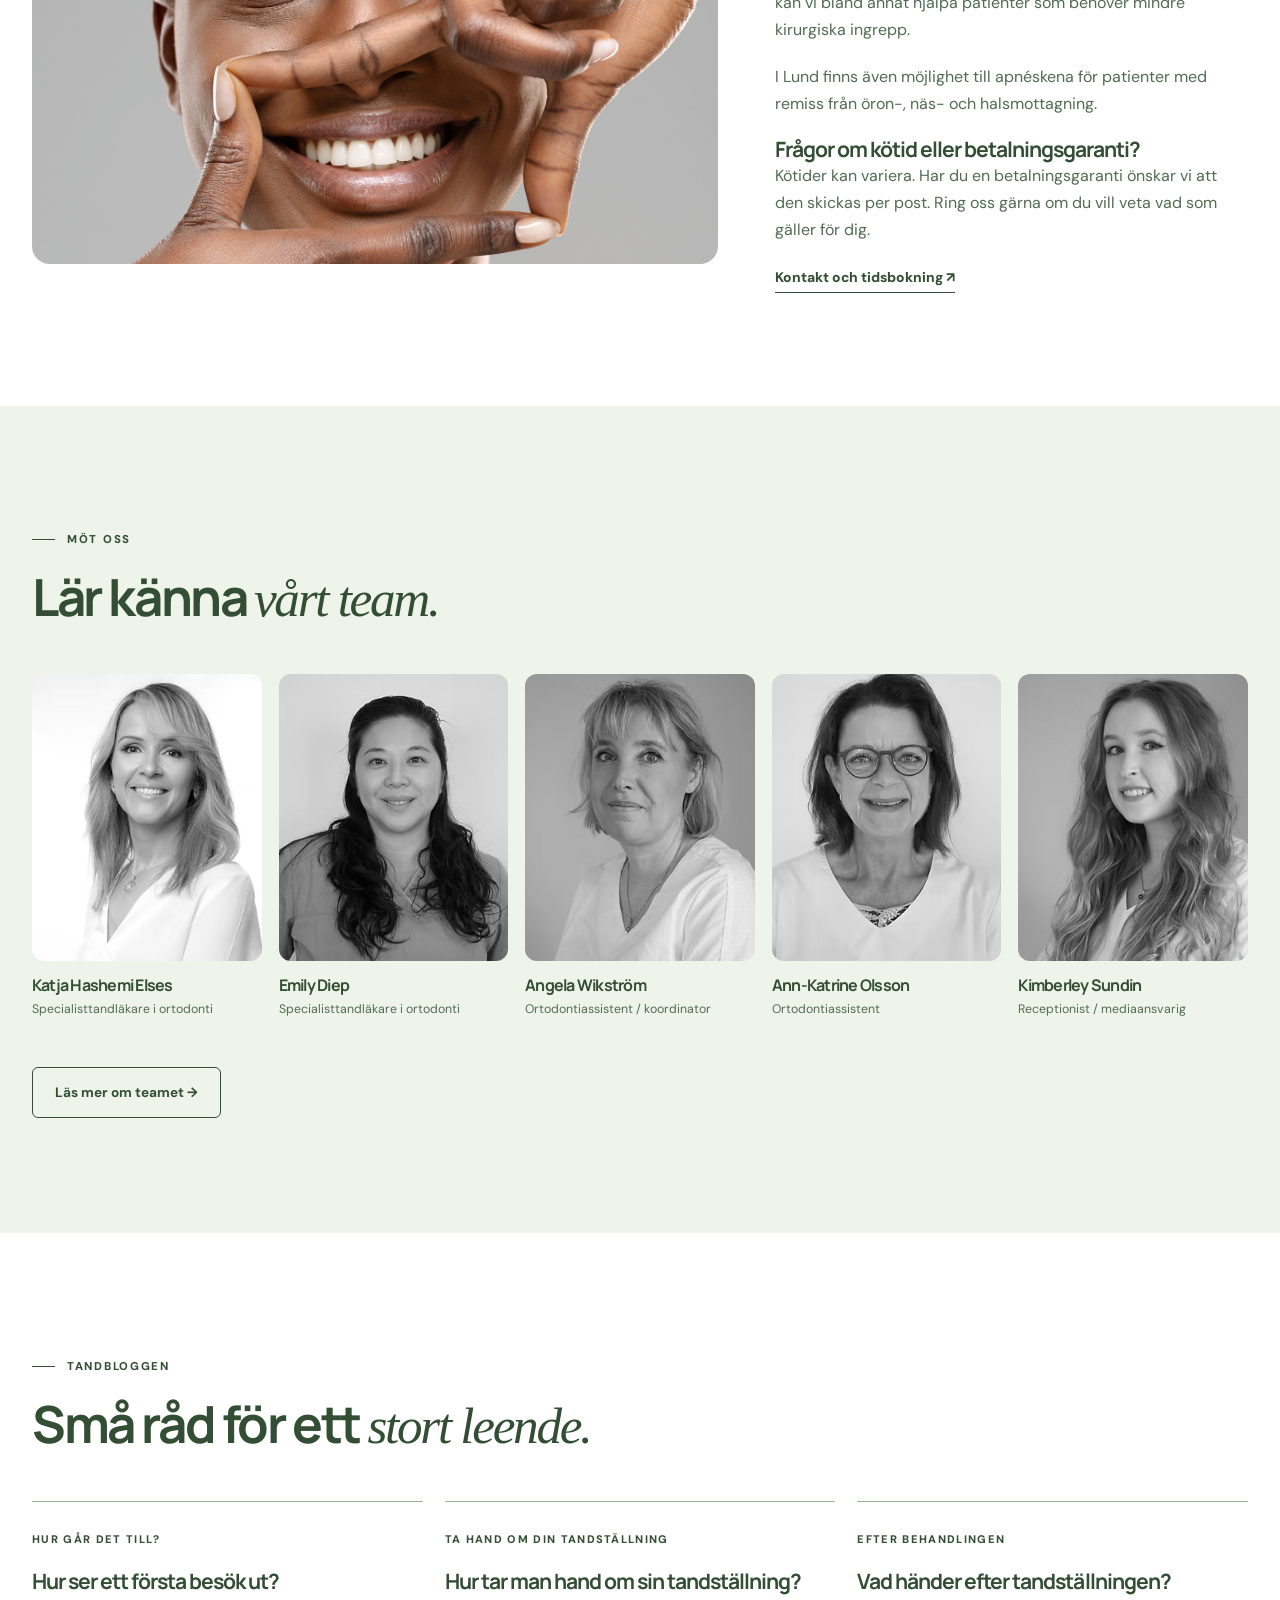
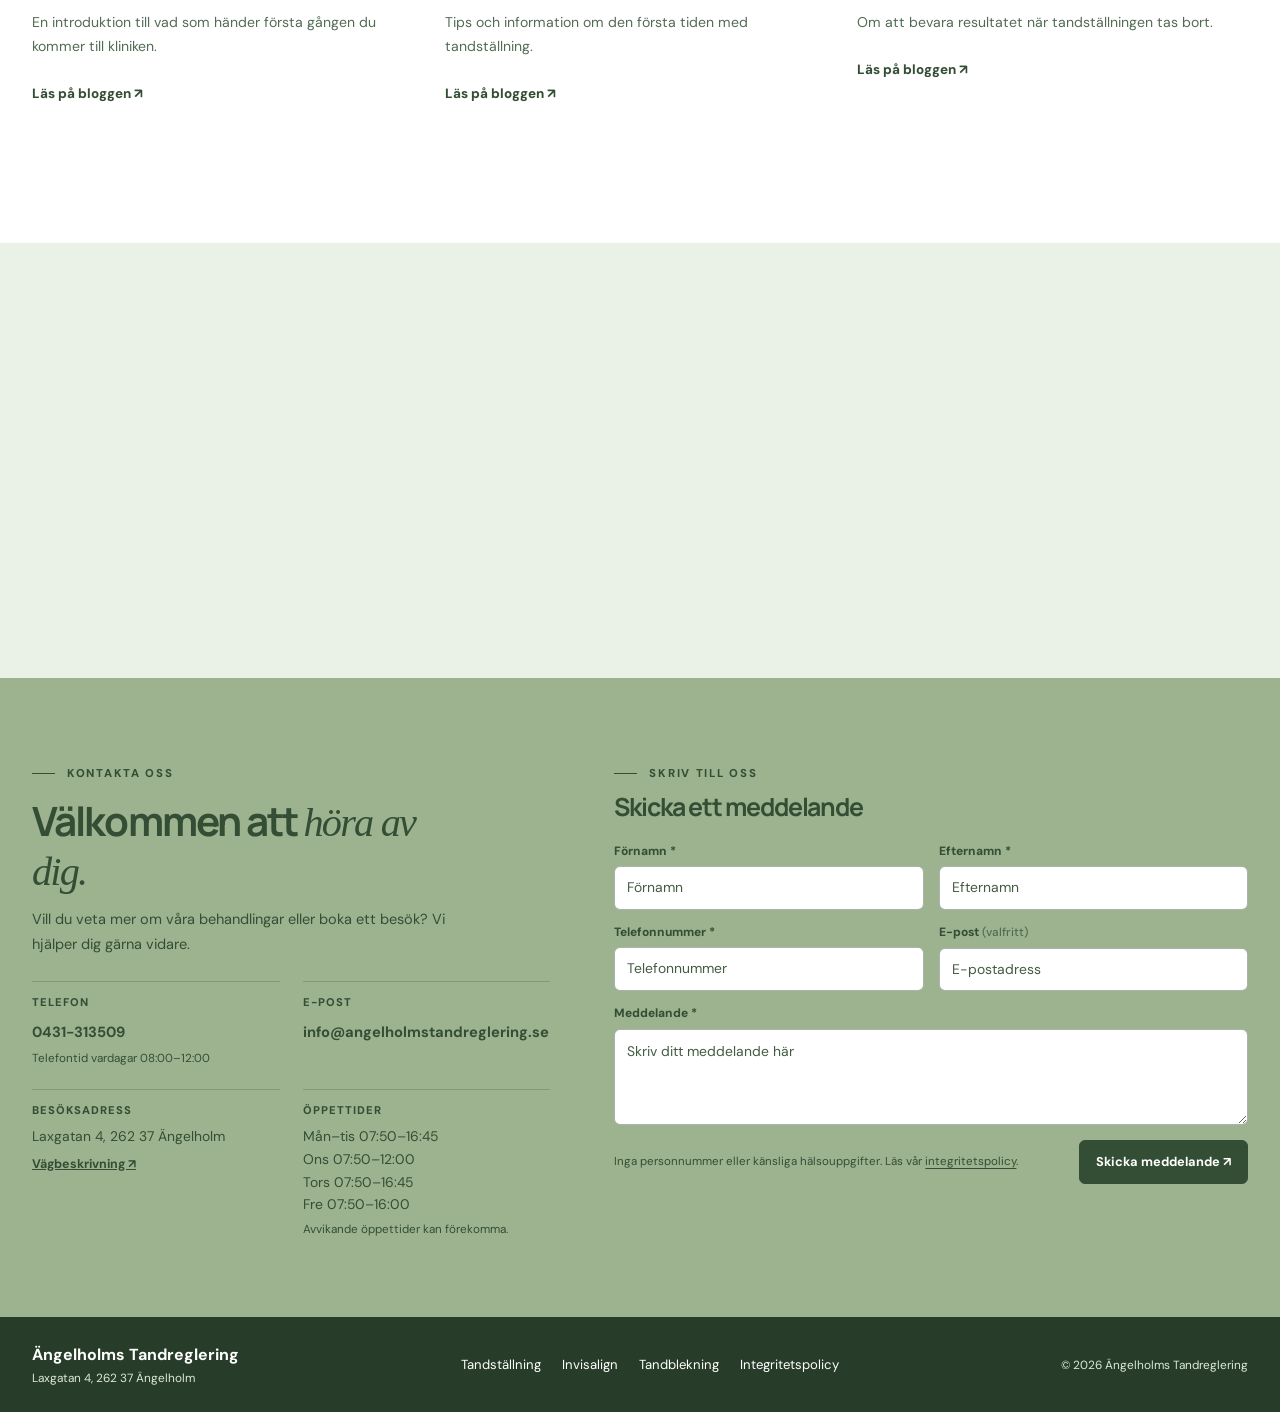
==== commit 023e780f: "Uppdatera bildreferenser till nya smile.jpg och invisalign.png" ====
--- a/index.html
+++ b/index.html
@@ -6,11 +6,11 @@
 </div></div></section>
 <section class="section" id="behandlingar"><div class="container"><div class="section-heading"><div><span class="eyebrow">Vad kan vi hjälpa dig med?</span><h2>Vi hjälper dig till ett <em>leende du gillar.</em></h2></div></div><div class="card-grid">
 <article class="treatment-card"><img class="" src="bilder/tandställning.jpg" alt="Tandställning" width='550' height='365'><div class="copy"><span class="index">01 / TANDREGLERING</span><h3>Tandställning</h3><p>Vi arbetar med både synliga och diskreta tandställningar och planerar behandlingen utifrån din bettavvikelse.</p><a href="tandreglering/">Läs mer om tandställning ↗</a></div></article>
-<article class="treatment-card"><img class="" src="bilder/invisalign.avif" alt="Genomskinliga Invisalign-skenor" width='550' height='365'><div class="copy"><span class="index">02 / INVISALIGN</span><h3>Invisalign</h3><p>Genomskinliga, avtagbara skenor som kan vara ett alternativ till fast tandställning.</p><a href="invisalign/">Läs mer om Invisalign ↗</a></div></article>
-<article class="treatment-card"><img class="" src="bilder/smile.avif" alt="Leende" width='550' height='365'><div class="copy"><span class="index">03 / ESTETISK TANDVÅRD</span><h3>Tandblekning</h3><p>Vi undersöker tändernas förutsättningar och erbjuder individuellt anpassad tandblekning.</p><a href="tandblekning/">Läs mer om tandblekning ↗</a></div></article>
+<article class="treatment-card"><img class="" src="bilder/invisalign.png" alt="Genomskinliga Invisalign-skenor" width='550' height='365'><div class="copy"><span class="index">02 / INVISALIGN</span><h3>Invisalign</h3><p>Genomskinliga, avtagbara skenor som kan vara ett alternativ till fast tandställning.</p><a href="invisalign/">Läs mer om Invisalign ↗</a></div></article>
+<article class="treatment-card"><img class="" src="bilder/smile.jpg" alt="Leende" width='550' height='365'><div class="copy"><span class="index">03 / ESTETISK TANDVÅRD</span><h3>Tandblekning</h3><p>Vi undersöker tändernas förutsättningar och erbjuder individuellt anpassad tandblekning.</p><a href="tandblekning/">Läs mer om tandblekning ↗</a></div></article>
 </div></div></section>
 <section class="section pale"><div class="container split split-wide"><img class="split-image split-image--uncropped" src="bilder/om-oss.jpg" alt="Klinikens medarbetare på Ängelholms Tandreglering" loading="lazy" decoding="async"><div class="split-copy"><span class="eyebrow">En klinik med omtanke</span><h2>Du är i <em>trygga händer.</em></h2><p>Vi är en varm och personlig tandregleringsklinik med ett bra läge i centrala Ängelholm. Vi vill att varje patient ska känna sig välkommen, få tydlig information och bli väl omhändertagen.</p><p>På vår digitaliserade klinik använder vi 3D-skanning av tänder och bett. Det är ett modernt alternativ till traditionella avtryck som vissa tycker känns obehagliga.</p><a class="button outline" href="om-oss/">Läs mer om kliniken ↗</a></div></div></section>
-<section class="section"><div class="container"><div class="section-heading"><div><span class="eyebrow">Kliniken & våra samarbeten</span><h2>Hjälp när <em>du behöver den.</em></h2></div></div><div class="split split-wide"><img class="split-image split-image--uncropped" src="bilder/smile.avif" alt="Ett leende" loading="lazy" decoding="async"><div class="split-copy"><h3>Våra samarbetskliniker</h3><p>Vi samarbetar med Dental Ortho Beauty Clinic i Helsingborg och Borgska Villans Specialisttandvård i Lund. Genom samarbetena kan vi bland annat hjälpa patienter som behöver mindre kirurgiska ingrepp.</p><p>I Lund finns även möjlighet till apnéskena för patienter med remiss från öron-, näs- och halsmottagning.</p><h3>Frågor om kötid eller betalningsgaranti?</h3><p>Kötider kan variera. Har du en betalningsgaranti önskar vi att den skickas per post. Ring oss gärna om du vill veta vad som gäller för dig.</p><a class="text-link" href="boka-tid/">Kontakt och tidsbokning ↗</a></div></div></div></section>
+<section class="section"><div class="container"><div class="section-heading"><div><span class="eyebrow">Kliniken & våra samarbeten</span><h2>Hjälp när <em>du behöver den.</em></h2></div></div><div class="split split-wide"><img class="split-image split-image--uncropped" src="bilder/smile.jpg" alt="Ett leende" loading="lazy" decoding="async"><div class="split-copy"><h3>Våra samarbetskliniker</h3><p>Vi samarbetar med Dental Ortho Beauty Clinic i Helsingborg och Borgska Villans Specialisttandvård i Lund. Genom samarbetena kan vi bland annat hjälpa patienter som behöver mindre kirurgiska ingrepp.</p><p>I Lund finns även möjlighet till apnéskena för patienter med remiss från öron-, näs- och halsmottagning.</p><h3>Frågor om kötid eller betalningsgaranti?</h3><p>Kötider kan variera. Har du en betalningsgaranti önskar vi att den skickas per post. Ring oss gärna om du vill veta vad som gäller för dig.</p><a class="text-link" href="boka-tid/">Kontakt och tidsbokning ↗</a></div></div></div></section>
 <section class="section pale"><div class="container"><div class="section-heading"><div><span class="eyebrow">Möt oss</span><h2>Lär känna <em>vårt team.</em></h2></div></div><div class="team-grid"><article class="person"><img class="" src="bilder/katja.avif" alt="Katja Hashemi Elses" width='320' height='410'><h3>Katja Hashemi Elses</h3><p>Specialisttandläkare i ortodonti</p></article><article class="person"><img class="" src="bilder/emily.avif" alt="Emily Diep" width='320' height='410'><h3>Emily Diep</h3><p>Specialisttandläkare i ortodonti</p></article><article class="person"><img class="" src="bilder/angela.avif" alt="Angela Wikström" width='320' height='410'><h3>Angela Wikström</h3><p>Ortodontiassistent / koordinator</p></article><article class="person"><img class="" src="bilder/ann-katrine.avif" alt="Ann-Katrine Olsson" width='320' height='410'><h3>Ann-Katrine Olsson</h3><p>Ortodontiassistent</p></article><article class="person"><img class="" src="bilder/kimberley.avif" alt="Kimberley Sundin" width='320' height='410'><h3>Kimberley Sundin</h3><p>Receptionist / mediaansvarig</p></article></div><div class="spaced"><a class="button outline" href="om-oss/">Läs mer om teamet →</a></div></div></section>
 <section class="section"><div class="container"><div class="section-heading"><div><span class="eyebrow">Tandbloggen</span><h2>Små råd för ett <em>stort leende.</em></h2></div></div><div class="teaser-grid"><article class="teaser"><small>Hur går det till?</small><h3>Hur ser ett första besök ut?</h3><p>En introduktion till vad som händer första gången du kommer till kliniken.</p><a href="blogg/">Läs på bloggen ↗</a></article><article class="teaser"><small>Ta hand om din tandställning</small><h3>Hur tar man hand om sin tandställning?</h3><p>Tips och information om den första tiden med tandställning.</p><a href="blogg/">Läs på bloggen ↗</a></article><article class="teaser"><small>Efter behandlingen</small><h3>Vad händer efter tandställningen?</h3><p>Om att bevara resultatet när tandställningen tas bort.</p><a href="blogg/">Läs på bloggen ↗</a></article></div></div></section></main><section class="location-section" aria-label="Hitta till Ängelholms Tandreglering"><iframe class="location-map" title="Karta: Ängelholms Tandreglering, Laxgatan 4 i Ängelholm" src="https://maps.google.com/maps?q=Laxgatan%204%2C%20262%2037%20%C3%84ngelholm&amp;z=16&amp;hl=sv&amp;output=embed" loading="lazy" referrerpolicy="strict-origin-when-cross-origin" allowfullscreen></iframe></section><footer class="footer" id="kontakt">
 <div class="footer-main"><div class="container footer-layout">
--- a/css/styles.css
+++ b/css/styles.css
@@ -188,15 +188,15 @@
 
 
 /* Visa hela gruppfotot på startsidan och ge det en bredare kolumn. */
-.split-about{grid-template-columns:minmax(0,1.45fr) minmax(0,1fr);gap:clamp(28px,4.5vw,65px)}
-.split-about .split-image--uncropped{display:block;width:100%;height:auto;max-height:none;object-fit:contain;object-position:center;border-radius:var(--radius)}
-@media(max-width:800px){.split-about{grid-template-columns:minmax(0,1fr);gap:30px}.split-about .split-image--uncropped{height:auto;max-height:none}}
+.split-wide{grid-template-columns:minmax(0,1.45fr) minmax(0,1fr);gap:clamp(28px,4.5vw,65px)}
+.split-wide .split-image--uncropped{display:block;width:100%;height:auto;max-height:none;object-fit:contain;object-position:center;border-radius:var(--radius)}
+@media(max-width:800px){.split-wide{grid-template-columns:minmax(0,1fr);gap:30px}.split-wide .split-image--uncropped{height:auto;max-height:none}}
 
 /* Samma ljusgröna bakgrund bakom hela kontaktområdet, ingen vit formulärpanel. */
 .footer-form-panel{background:transparent;color:var(--deep);box-shadow:none;border:none;border-radius:0;padding:0}
-.footer-form-panel .contact-field input,.footer-form-panel .contact-field textarea{background:rgba(255,255,255,.25);border-color:rgba(52,78,53,.42);color:var(--deep)}
+.footer-form-panel .contact-field input,.footer-form-panel .contact-field textarea{background:#FFFFFF;border-color:rgba(52,78,53,.42);color:var(--deep)}
 .footer-form-panel .contact-field input::placeholder,.footer-form-panel .contact-field textarea::placeholder{color:#435b42}
-.footer-form-panel .contact-field input:focus,.footer-form-panel .contact-field textarea:focus{background:rgba(255,255,255,.5)}
+.footer-form-panel .contact-field input:focus,.footer-form-panel .contact-field textarea:focus{background:#FFFFFF}
 .footer-form-panel .contact-form-actions p,.footer-form-panel .form-status{color:var(--deep)}
 @media(max-width:520px){.footer-form-panel{padding:0}}
 
@@ -204,13 +204,77 @@
 /* Lekfull tandillustration i Senaste nytt – utan att störa informationen. */
 .clinic-news-content{min-width:0;display:flex;align-items:center;justify-content:space-between;gap:clamp(18px,3vw,36px)}
 .clinic-news-content .clinic-news-feed{flex:1;min-width:0}
-.clinic-news-tooth{position:relative;flex:0 0 142px;width:142px;height:142px;display:flex;align-items:center;justify-content:center;border:1px solid rgba(52,78,53,.12);border-radius:50%;background:radial-gradient(circle at 40% 30%,#FFFFFF 0%,#E2EDDC 72%,#D7E5D0 100%);box-shadow:inset 0 1px 0 #fff,0 12px 25px rgba(52,78,53,.07);transform:rotate(-7deg);transition:transform .3s ease;pointer-events:none}
+.clinic-news-tooth{position:relative;flex:0 0 142px;width:142px;height:142px;display:flex;align-items:center;justify-content:center;border:1px solid rgba(52,78,53,.12);border-radius:50%;background:radial-gradient(circle at 40% 30%,#FFFFFF 0%,#E2EDDC 72%,#D7E5D0 100%);box-shadow:inset 0 1px 0 #fff,0 12px 25px rgba(52,78,53,.07);transform:rotate(-7deg);pointer-events:none}
 .clinic-news-tooth img{display:block;width:102px;height:102px;max-width:72%;max-height:72%;object-fit:contain;filter:drop-shadow(0 6px 5px rgba(52,78,53,.10))}
-.clinic-news-inner:hover .clinic-news-tooth{transform:rotate(0deg) translateY(-3px)}
+
 .clinic-news-sparkle{position:absolute;font-family:Georgia,serif;font-weight:700;color:#344E35;line-height:1}
 .sparkle-one{font-size:25px;top:-12px;right:11px}
 .sparkle-two{font-size:22px;bottom:5px;left:-12px}
 .sparkle-three{font-size:17px;right:-10px;bottom:40px;color:#7D9A6F}
 @media(max-width:800px){.clinic-news-content{gap:20px}.clinic-news-tooth{flex-basis:108px;width:108px;height:108px}.clinic-news-tooth img{width:80px;height:80px}}
 @media(max-width:450px){.clinic-news-content{gap:14px}.clinic-news-tooth{flex-basis:83px;width:83px;height:83px}.clinic-news-tooth img{width:62px;height:62px}.sparkle-one{font-size:18px;top:-6px;right:1px}.sparkle-two{font-size:18px;bottom:1px;left:-8px}.sparkle-three{display:none}}
-@media(prefers-reduced-motion:reduce){.clinic-news-tooth{transition:none}.clinic-news-inner:hover .clinic-news-tooth{transform:none}}
+
+
+/* Tydlig kontrast på knappen även innan formuläret aktiveras. */
+.footer-form-panel .contact-form-actions .button{background:#344E35;border:1px solid #344E35;color:#FFFFFF;opacity:1;box-shadow:none}
+.footer-form-panel .contact-form-actions .button:hover{background:#263C28;border-color:#263C28;color:#FFFFFF}
+.footer-form-panel .contact-form-actions .button:disabled{background:#344E35;border-color:#344E35;color:#FFFFFF;opacity:1;cursor:not-allowed;box-shadow:none;transform:none}
+
+
+/* Tandställning i Ängelholm: lättläst, fördjupande innehåll för patienter. */
+.orthodontics-hero-cta{margin-top:14px}
+.orthodontics-copy{min-width:0}
+.orthodontics-copy section{scroll-margin-top:110px}
+.orthodontics-copy .orthodontics-summary h2{margin-top:16px}
+.orthodontics-copy .orthodontics-summary>p:first-of-type{font-size:1.08rem;line-height:1.9}
+.orthodontics-copy>section>h2{padding-top:10px;margin-bottom:22px}
+.orthodontics-copy h3{letter-spacing:-.02em}
+.orthodontics-copy strong{color:var(--deep)}
+.orthodontics-copy li{padding-left:4px;margin:0 0 10px}
+.orthodontics-copy li::marker{color:var(--sea)}
+.orthodontics-copy a:not(.button){text-underline-offset:3px;text-decoration-color:#9DB38F}
+.orthodontics-copy a:not(.button):hover{color:#344E35;text-decoration-thickness:2px}
+.orthodontics-toc{padding:23px 26px;border:1px solid #DDE6D8;border-left:4px solid var(--sage);border-radius:12px;background:#F4F8F1;margin:35px 0 42px}
+.orthodontics-toc strong{font-size:.93rem;display:block;margin-bottom:13px}
+.orthodontics-toc>div{display:grid;grid-template-columns:1fr 1fr;gap:9px 20px}
+.orthodontics-toc a{font-size:.84rem;color:var(--deep);text-decoration:none}
+.orthodontics-toc a:hover{text-decoration:underline}
+.orthodontics-types{display:grid;grid-template-columns:1fr 1fr;gap:17px;margin:27px 0}
+.orthodontics-type{padding:26px;background:#F2F7EF;border:1px solid #DDE7D8;border-radius:13px}
+.orthodontics-type-label{display:block;font-size:.69rem;letter-spacing:.13em;text-transform:uppercase;font-weight:800;color:var(--deep)}
+.orthodontics-type h3{font-size:1.25rem;margin:14px 0 12px}
+.orthodontics-type p{font-size:.92rem;line-height:1.75;margin-bottom:0}
+.orthodontics-steps{margin:23px 0 30px}
+.orthodontics-steps .step{border:1px solid #DAE5D5}
+.orthodontics-steps .step h3{margin-top:0}
+.orthodontics-info-list{display:grid;gap:0;margin:25px 0 32px;border-top:1px solid #D5E2CE}
+.orthodontics-info-list>div{padding:20px 0;border-bottom:1px solid #D5E2CE}
+.orthodontics-info-list h3{margin:0 0 8px}
+.orthodontics-info-list p{margin:0;font-size:.95rem}
+.orthodontics-tip{background:#EAF2E6;border-radius:12px;border-left:4px solid var(--sage);padding:22px 25px;margin:30px 0}
+.orthodontics-tip>strong{display:block;margin-bottom:7px}
+.orthodontics-tip p{margin:0;font-size:.95rem}
+.orthodontics-external{font-size:.87rem}
+.orthodontics-faq{margin:25px 0 35px;border-top:1px solid #D3DFCD}
+.orthodontics-faq>div{padding:23px 0;border-bottom:1px solid #D3DFCD}
+.orthodontics-faq h3{font-size:1.12rem;margin:0 0 10px}
+.orthodontics-faq p{margin:0;font-size:.96rem;line-height:1.8}
+.orthodontics-final-cta{background:#F0F6EC;border:1px solid #DCE8D5;border-radius:16px;padding:30px;margin-top:40px}
+.orthodontics-final-cta h2{font-size:clamp(1.6rem,2.5vw,2.3rem)!important;margin:13px 0 15px!important}
+.orthodontics-final-cta p{font-size:.98rem}
+.orthodontics-final-cta .button{margin-top:8px}
+.orthodontics-aside-note{margin-top:25px;padding-top:20px;border-top:1px solid #D5E2CE;font-size:.82rem}
+.orthodontics-aside-note p{margin:7px 0;color:var(--quiet);font-size:.82rem}
+@media(max-width:1100px){
+  .orthodontics-types{grid-template-columns:1fr}
+}
+@media(max-width:800px){
+  .orthodontics-toc>div{grid-template-columns:1fr 1fr}
+  .orthodontics-types{grid-template-columns:1fr 1fr}
+}
+@media(max-width:520px){
+  .orthodontics-toc{padding:20px}
+  .orthodontics-toc>div,.orthodontics-types{grid-template-columns:1fr}
+  .orthodontics-final-cta{padding:24px}
+  .orthodontics-copy .step{gap:12px;padding:20px}
+}
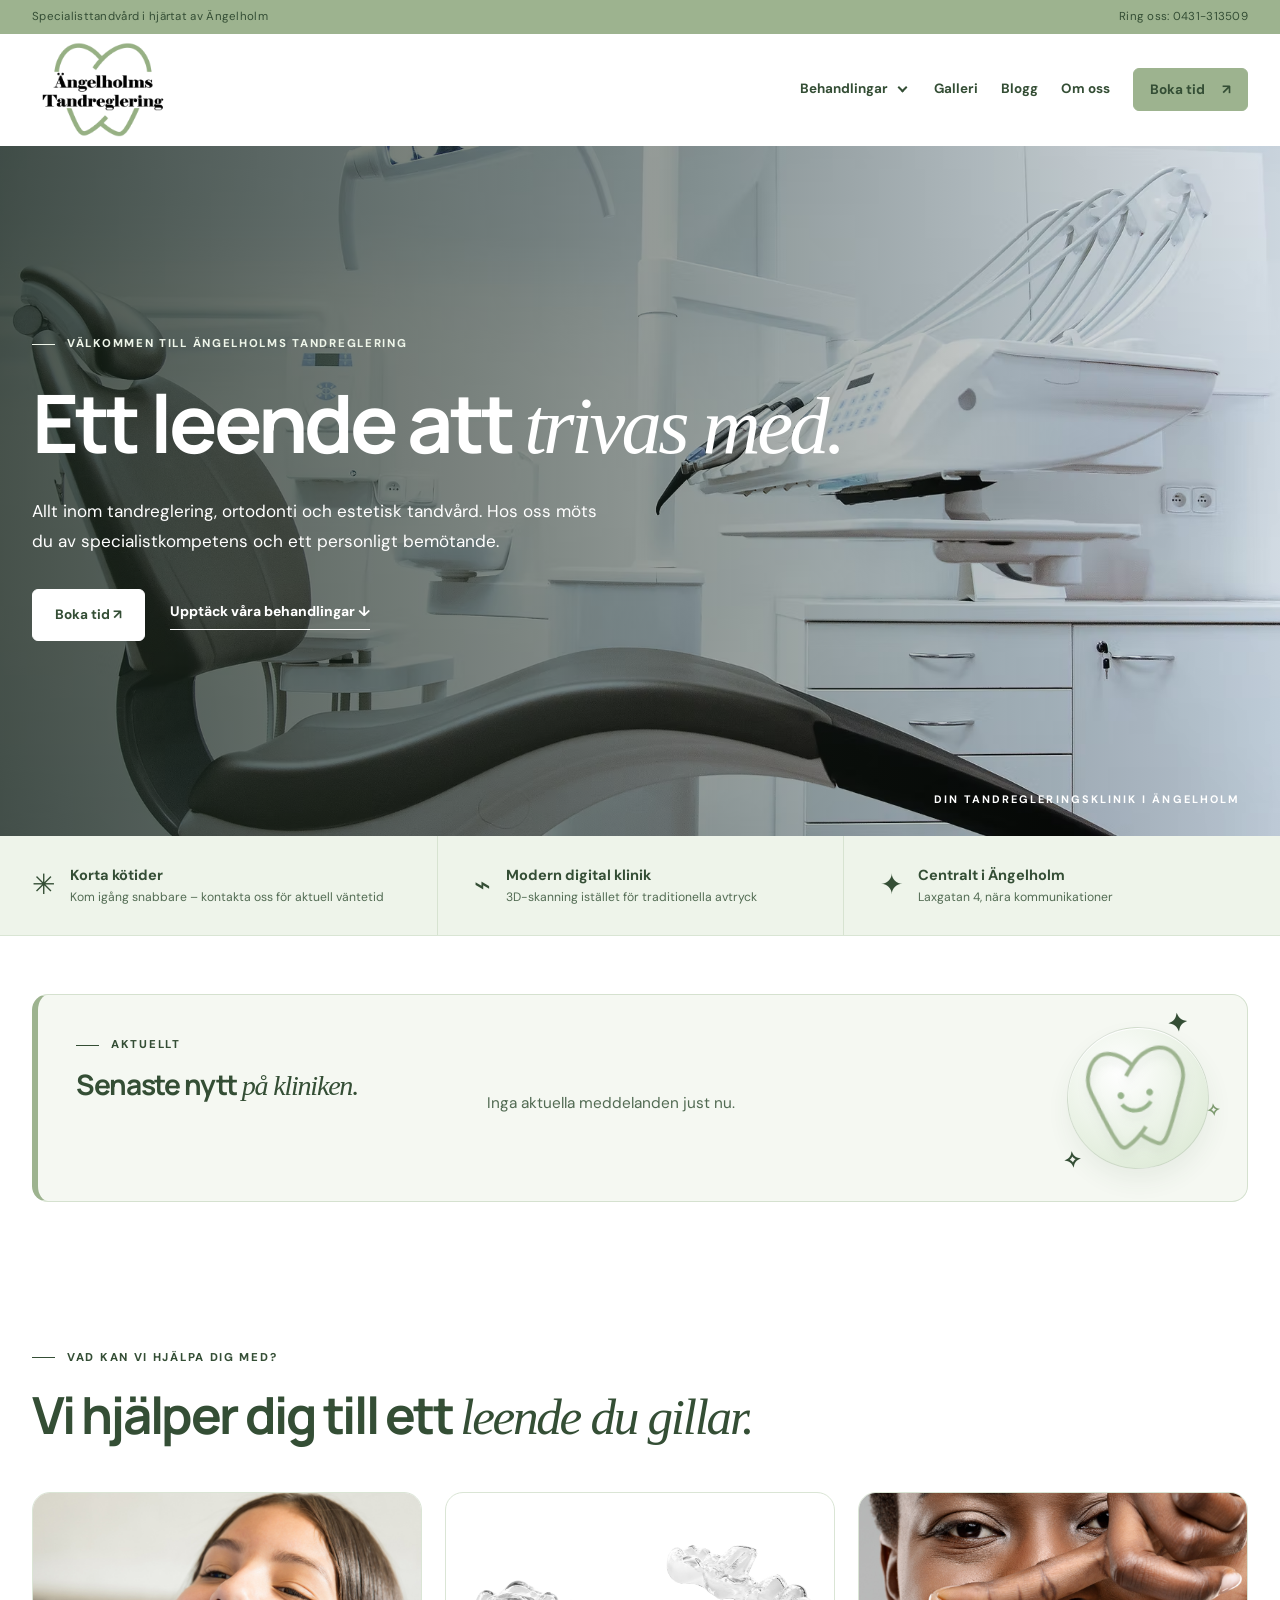
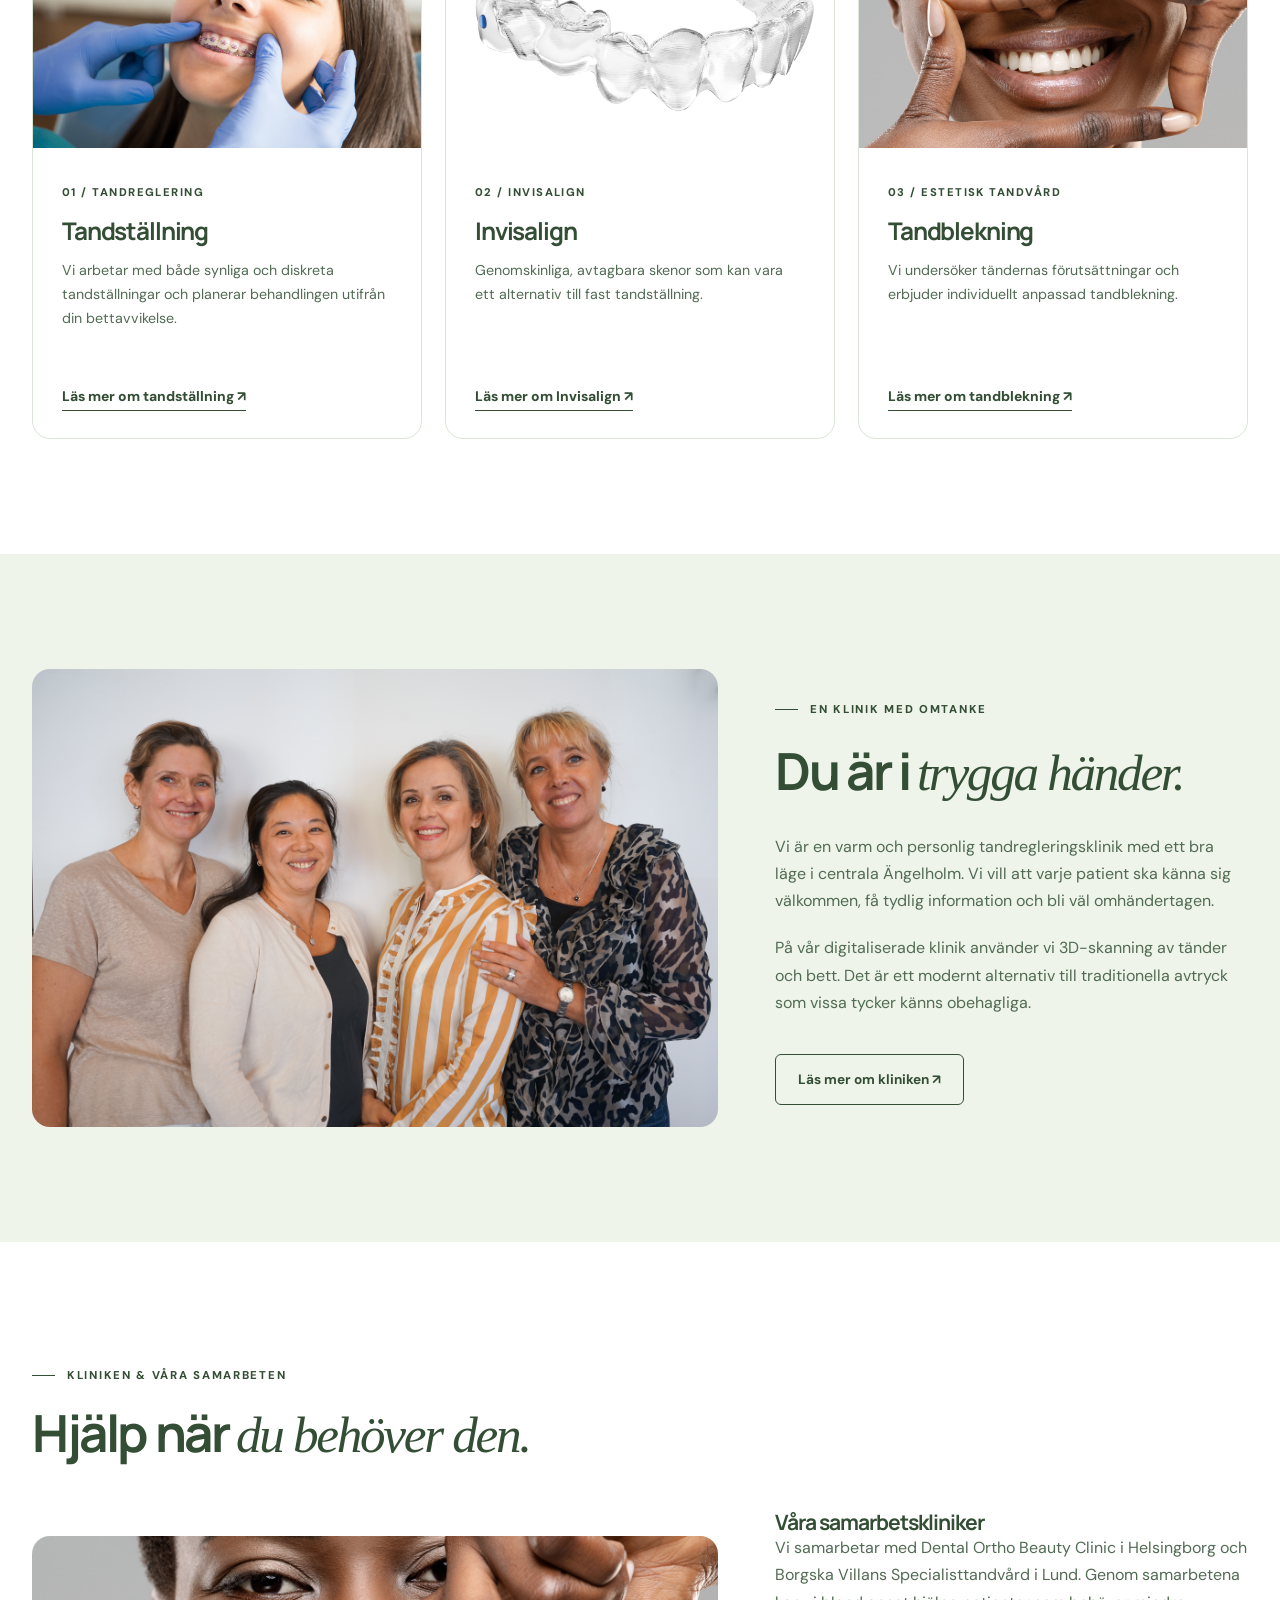
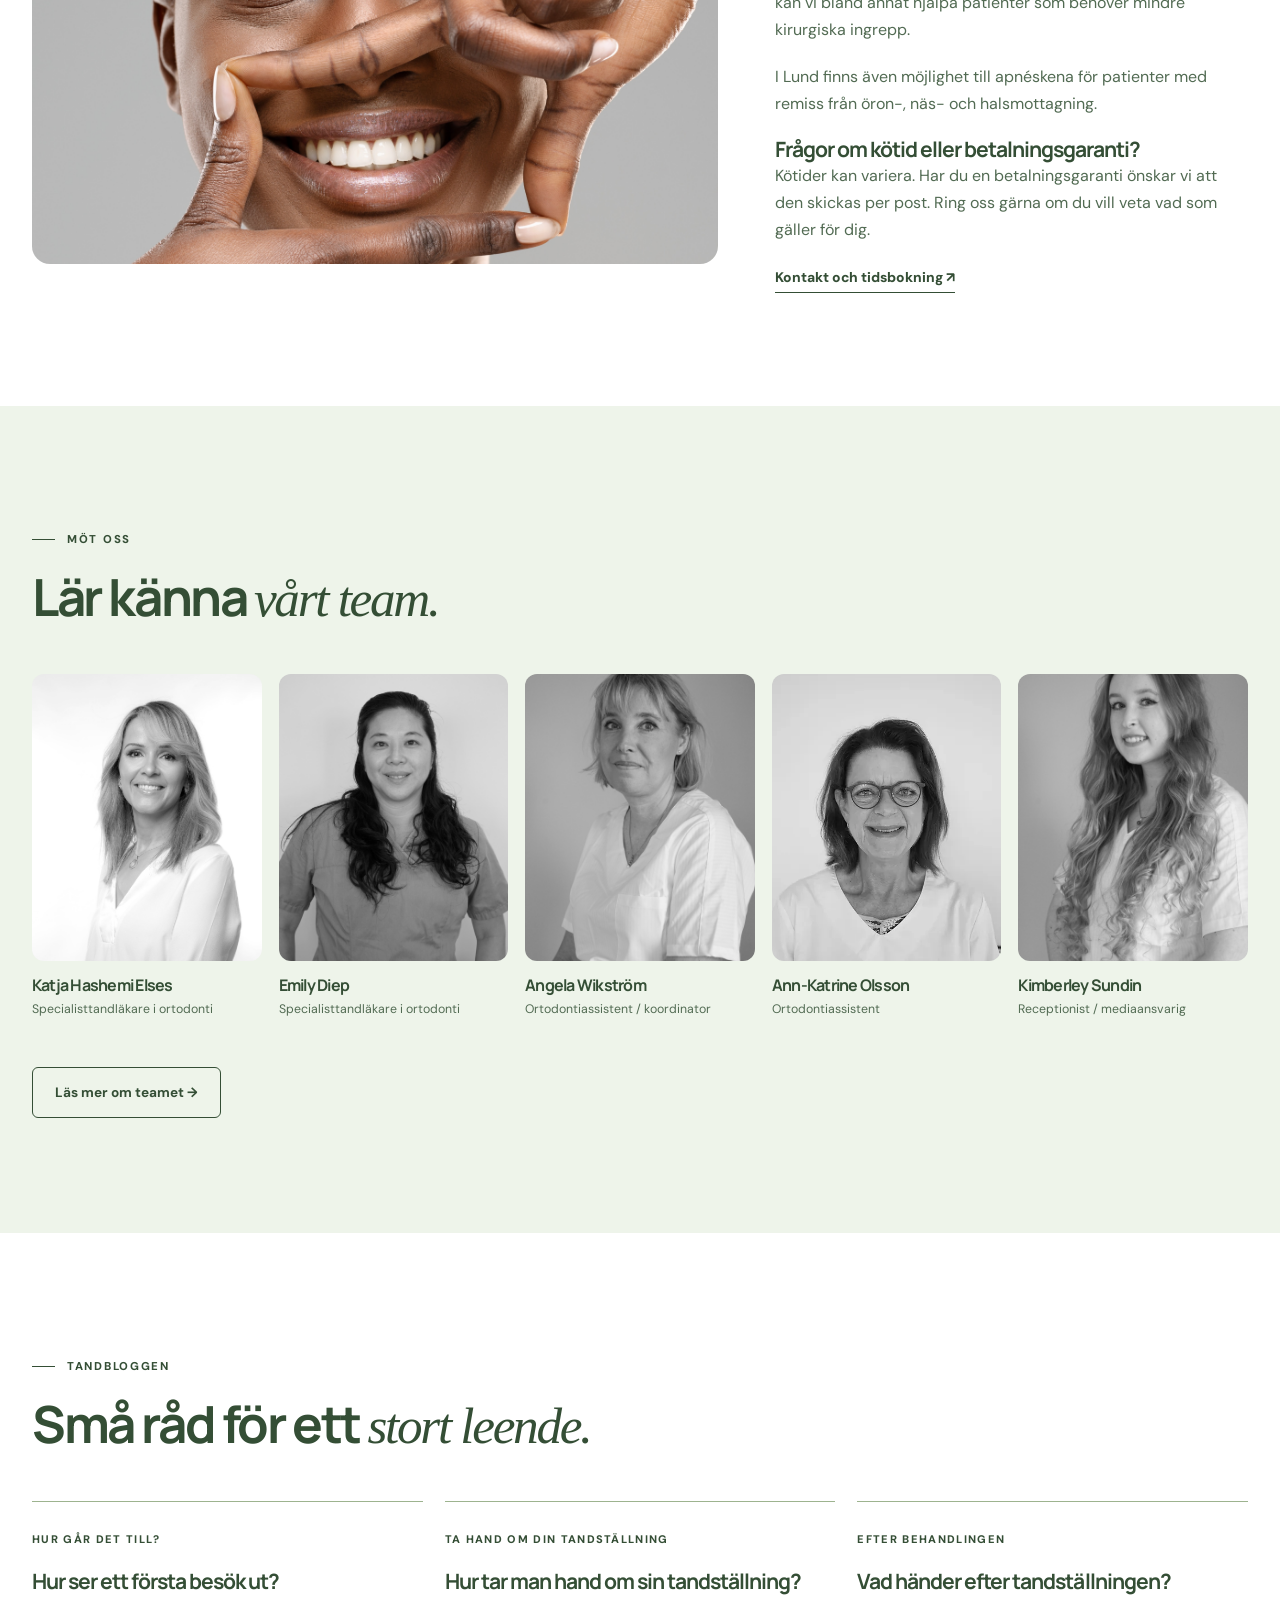
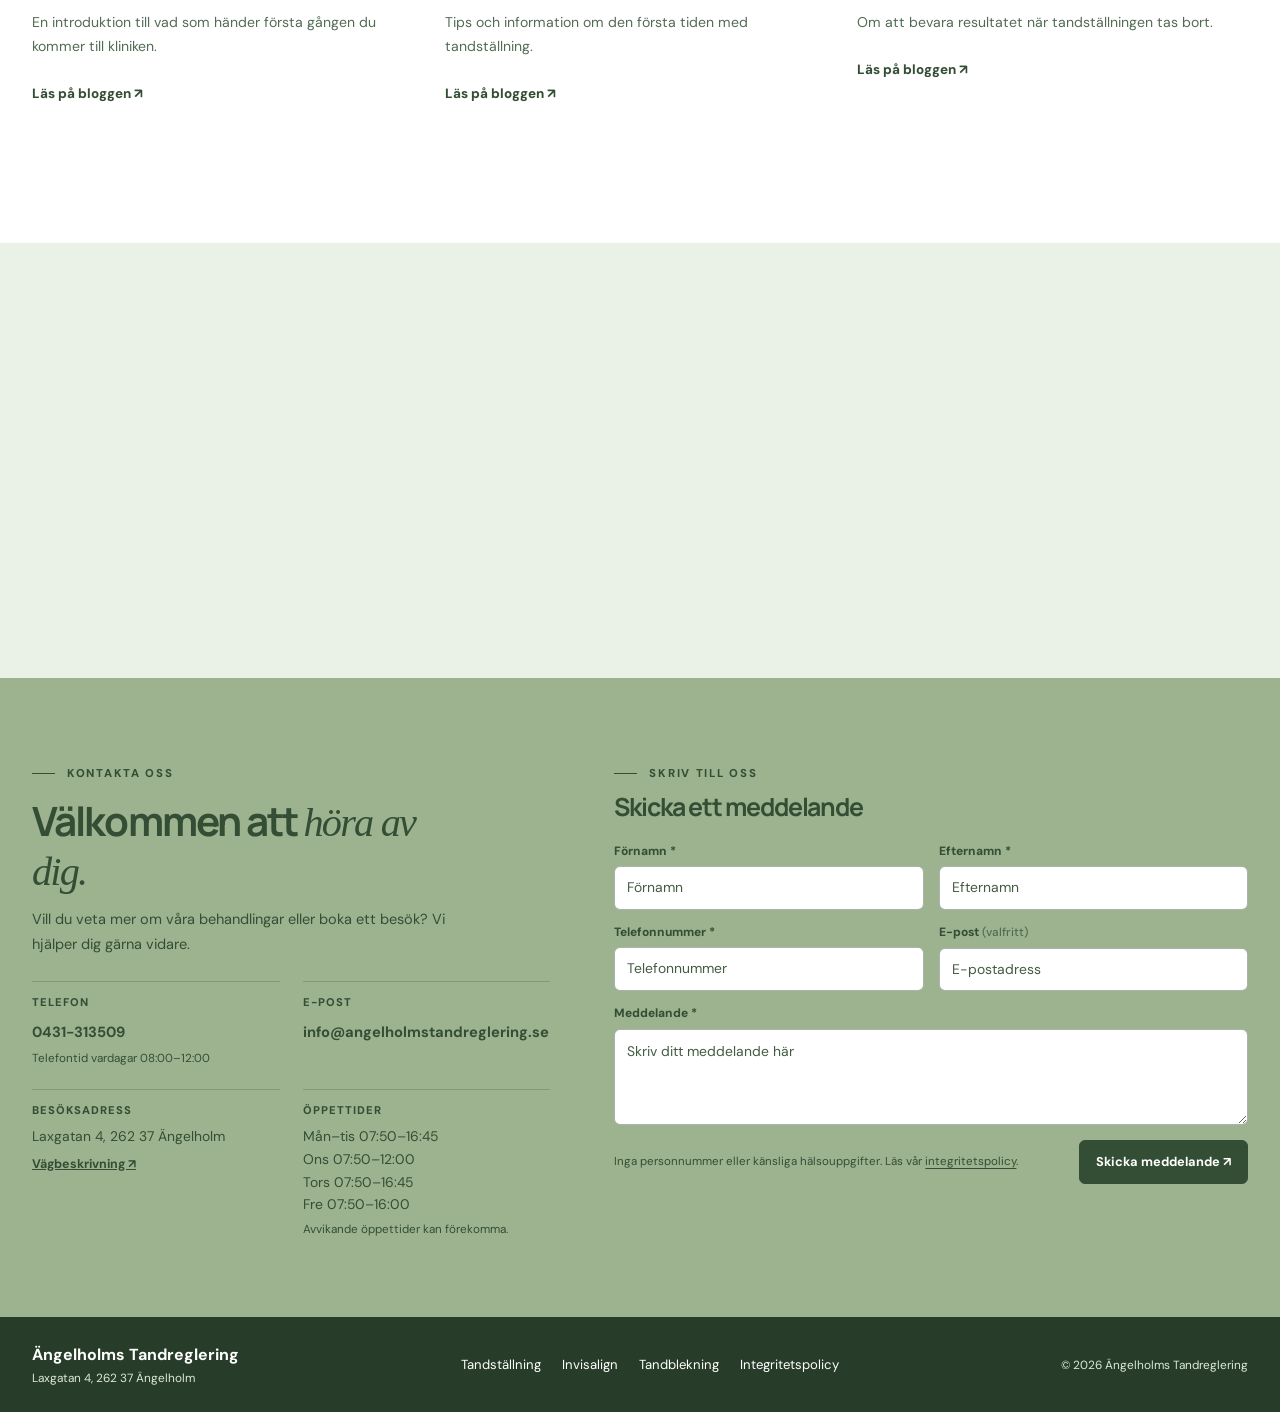
==== commit b8867e8c: "Uppdatera personalbilder med nya filformat och korrekta filnamn" ====
--- a/index.html
+++ b/index.html
@@ -11,7 +11,7 @@
 </div></div></section>
 <section class="section pale"><div class="container split split-wide"><img class="split-image split-image--uncropped" src="bilder/om-oss.jpg" alt="Klinikens medarbetare på Ängelholms Tandreglering" loading="lazy" decoding="async"><div class="split-copy"><span class="eyebrow">En klinik med omtanke</span><h2>Du är i <em>trygga händer.</em></h2><p>Vi är en varm och personlig tandregleringsklinik med ett bra läge i centrala Ängelholm. Vi vill att varje patient ska känna sig välkommen, få tydlig information och bli väl omhändertagen.</p><p>På vår digitaliserade klinik använder vi 3D-skanning av tänder och bett. Det är ett modernt alternativ till traditionella avtryck som vissa tycker känns obehagliga.</p><a class="button outline" href="om-oss/">Läs mer om kliniken ↗</a></div></div></section>
 <section class="section"><div class="container"><div class="section-heading"><div><span class="eyebrow">Kliniken & våra samarbeten</span><h2>Hjälp när <em>du behöver den.</em></h2></div></div><div class="split split-wide"><img class="split-image split-image--uncropped" src="bilder/smile.jpg" alt="Ett leende" loading="lazy" decoding="async"><div class="split-copy"><h3>Våra samarbetskliniker</h3><p>Vi samarbetar med Dental Ortho Beauty Clinic i Helsingborg och Borgska Villans Specialisttandvård i Lund. Genom samarbetena kan vi bland annat hjälpa patienter som behöver mindre kirurgiska ingrepp.</p><p>I Lund finns även möjlighet till apnéskena för patienter med remiss från öron-, näs- och halsmottagning.</p><h3>Frågor om kötid eller betalningsgaranti?</h3><p>Kötider kan variera. Har du en betalningsgaranti önskar vi att den skickas per post. Ring oss gärna om du vill veta vad som gäller för dig.</p><a class="text-link" href="boka-tid/">Kontakt och tidsbokning ↗</a></div></div></div></section>
-<section class="section pale"><div class="container"><div class="section-heading"><div><span class="eyebrow">Möt oss</span><h2>Lär känna <em>vårt team.</em></h2></div></div><div class="team-grid"><article class="person"><img class="" src="bilder/katja.avif" alt="Katja Hashemi Elses" width='320' height='410'><h3>Katja Hashemi Elses</h3><p>Specialisttandläkare i ortodonti</p></article><article class="person"><img class="" src="bilder/emily.avif" alt="Emily Diep" width='320' height='410'><h3>Emily Diep</h3><p>Specialisttandläkare i ortodonti</p></article><article class="person"><img class="" src="bilder/angela.avif" alt="Angela Wikström" width='320' height='410'><h3>Angela Wikström</h3><p>Ortodontiassistent / koordinator</p></article><article class="person"><img class="" src="bilder/ann-katrine.avif" alt="Ann-Katrine Olsson" width='320' height='410'><h3>Ann-Katrine Olsson</h3><p>Ortodontiassistent</p></article><article class="person"><img class="" src="bilder/kimberley.avif" alt="Kimberley Sundin" width='320' height='410'><h3>Kimberley Sundin</h3><p>Receptionist / mediaansvarig</p></article></div><div class="spaced"><a class="button outline" href="om-oss/">Läs mer om teamet →</a></div></div></section>
+<section class="section pale"><div class="container"><div class="section-heading"><div><span class="eyebrow">Möt oss</span><h2>Lär känna <em>vårt team.</em></h2></div></div><div class="team-grid"><article class="person"><img class="" src="bilder/katja.JPG" alt="Katja Hashemi Elses" width='320' height='410'><h3>Katja Hashemi Elses</h3><p>Specialisttandläkare i ortodonti</p></article><article class="person"><img class="" src="bilder/emily.jpg" alt="Emily Diep" width='320' height='410'><h3>Emily Diep</h3><p>Specialisttandläkare i ortodonti</p></article><article class="person"><img class="" src="bilder/angela.jpg" alt="Angela Wikström" width='320' height='410'><h3>Angela Wikström</h3><p>Ortodontiassistent / koordinator</p></article><article class="person"><img class="" src="bilder/ann-katrine.webp" alt="Ann-Katrine Olsson" width='320' height='410'><h3>Ann-Katrine Olsson</h3><p>Ortodontiassistent</p></article><article class="person"><img class="" src="bilder/kimberley.jpg" alt="Kimberley Sundin" width='320' height='410'><h3>Kimberley Sundin</h3><p>Receptionist / mediaansvarig</p></article></div><div class="spaced"><a class="button outline" href="om-oss/">Läs mer om teamet →</a></div></div></section>
 <section class="section"><div class="container"><div class="section-heading"><div><span class="eyebrow">Tandbloggen</span><h2>Små råd för ett <em>stort leende.</em></h2></div></div><div class="teaser-grid"><article class="teaser"><small>Hur går det till?</small><h3>Hur ser ett första besök ut?</h3><p>En introduktion till vad som händer första gången du kommer till kliniken.</p><a href="blogg/">Läs på bloggen ↗</a></article><article class="teaser"><small>Ta hand om din tandställning</small><h3>Hur tar man hand om sin tandställning?</h3><p>Tips och information om den första tiden med tandställning.</p><a href="blogg/">Läs på bloggen ↗</a></article><article class="teaser"><small>Efter behandlingen</small><h3>Vad händer efter tandställningen?</h3><p>Om att bevara resultatet när tandställningen tas bort.</p><a href="blogg/">Läs på bloggen ↗</a></article></div></div></section></main><section class="location-section" aria-label="Hitta till Ängelholms Tandreglering"><iframe class="location-map" title="Karta: Ängelholms Tandreglering, Laxgatan 4 i Ängelholm" src="https://maps.google.com/maps?q=Laxgatan%204%2C%20262%2037%20%C3%84ngelholm&amp;z=16&amp;hl=sv&amp;output=embed" loading="lazy" referrerpolicy="strict-origin-when-cross-origin" allowfullscreen></iframe></section><footer class="footer" id="kontakt">
 <div class="footer-main"><div class="container footer-layout">
 <div class="footer-about">
--- a/css/styles.css
+++ b/css/styles.css
@@ -278,3 +278,17 @@
   .orthodontics-final-cta{padding:24px}
   .orthodontics-copy .step{gap:12px;padding:20px}
 }
+
+
+/* Enhetliga medarbetarkort på Om oss – bild, yrkesroll och presentation i samma ruta. */
+.team-profiles{display:flex;flex-wrap:wrap;justify-content:center;align-items:stretch;gap:24px}
+.team-profile{flex:0 1 calc((100% - 48px)/3);min-width:0;display:flex;flex-direction:column;background:#fff;border:1px solid #D3E1CD;border-radius:16px;overflow:hidden;box-shadow:0 9px 24px rgba(34,58,36,.055)}
+.team-profile-photo{background:#F1F5EF}
+.team-profile-photo img{width:100%;height:auto;aspect-ratio:4/5;object-fit:cover;object-position:center top;display:block}
+.team-profile-content{padding:26px 25px 30px;flex:1;display:flex;flex-direction:column;align-items:flex-start}
+.team-profile-content h3{font-size:clamp(1.18rem,1.6vw,1.5rem);line-height:1.25;margin:0 0 9px;letter-spacing:-.025em}
+.team-profile-role{font-size:.85rem;font-weight:800;color:#344E35;margin:0 0 16px;line-height:1.5}
+.team-profile-role::after{content:'';display:block;margin-top:17px;background:#9DB38F;width:45px;height:3px;border-radius:5px}
+.team-profile-bio{font-size:.91rem;line-height:1.72;color:#526B53;margin:0}
+@media(max-width:1000px){.team-profile{flex-basis:calc((100% - 24px)/2)}}
+@media(max-width:620px){.team-profiles{gap:19px}.team-profile{flex-basis:100%;max-width:440px}.team-profile-content{padding:23px 23px 27px}.team-profile-photo img{aspect-ratio:4/4.1}}
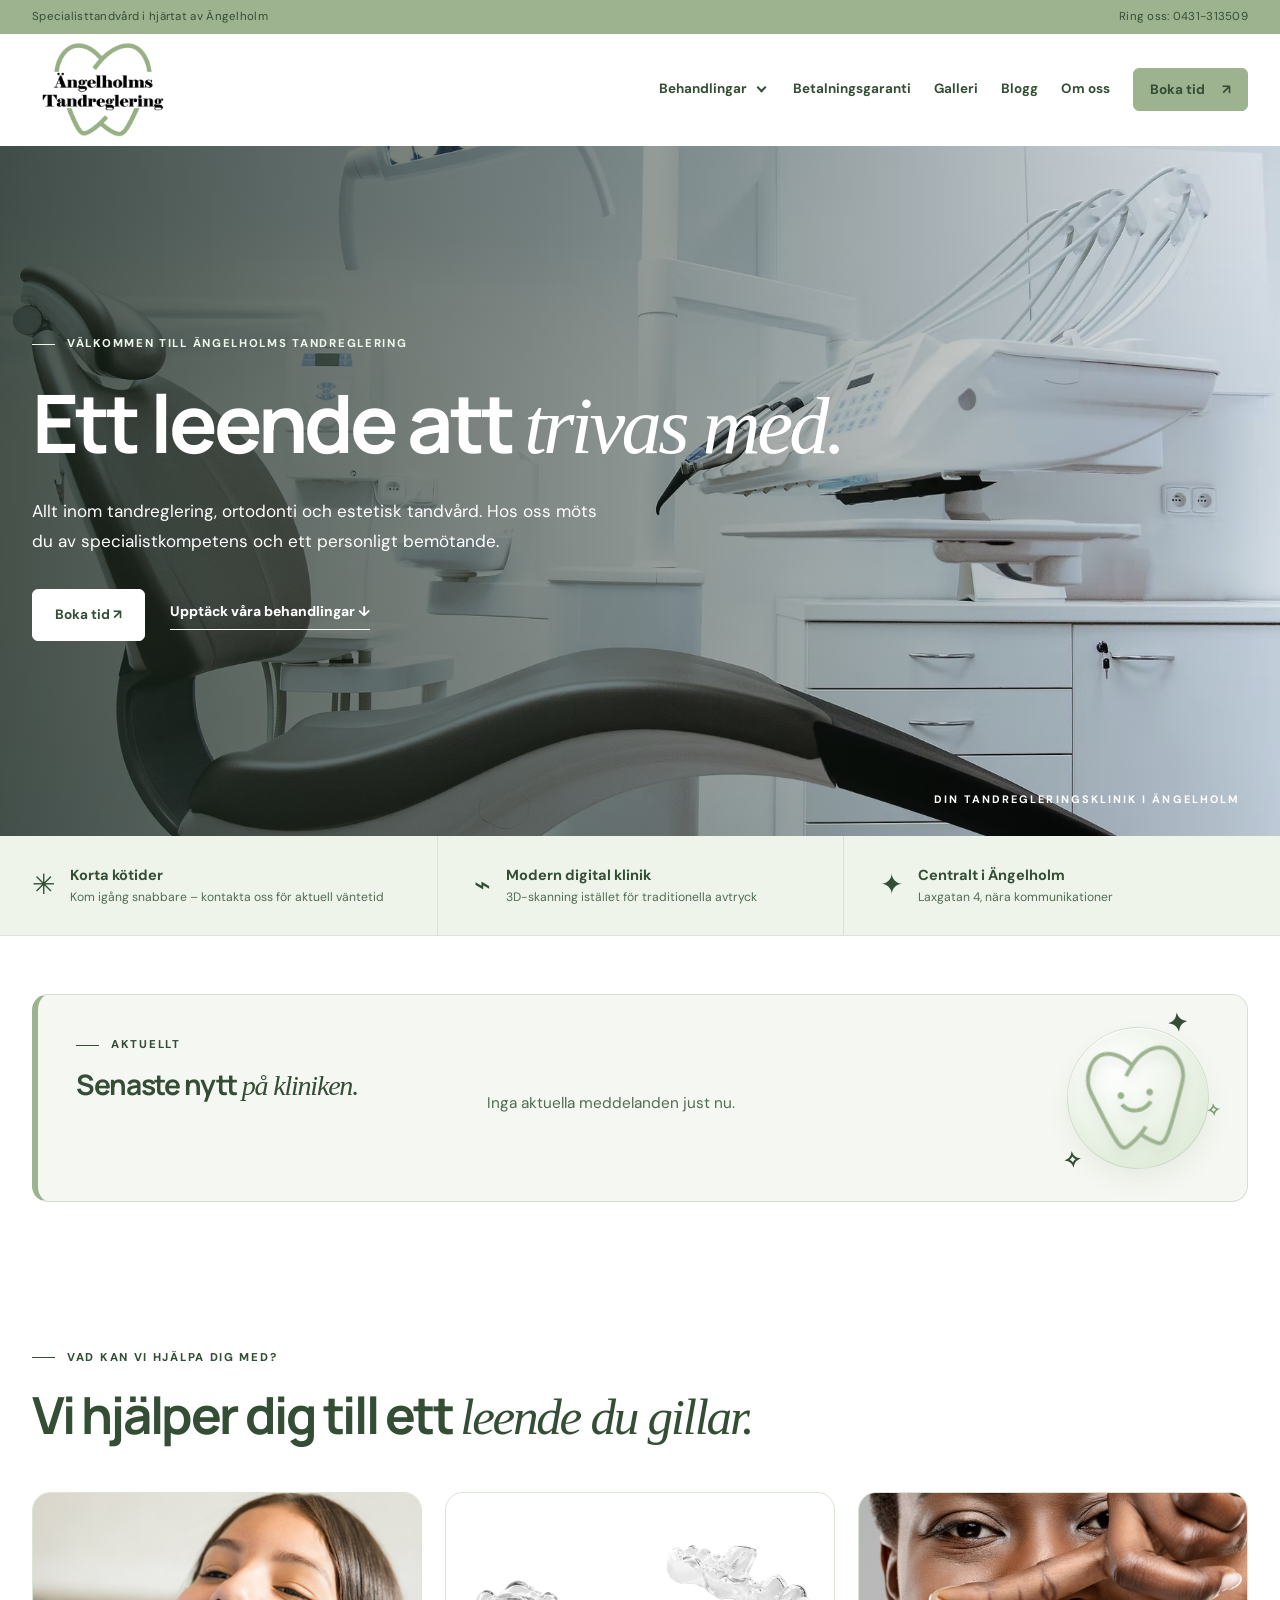
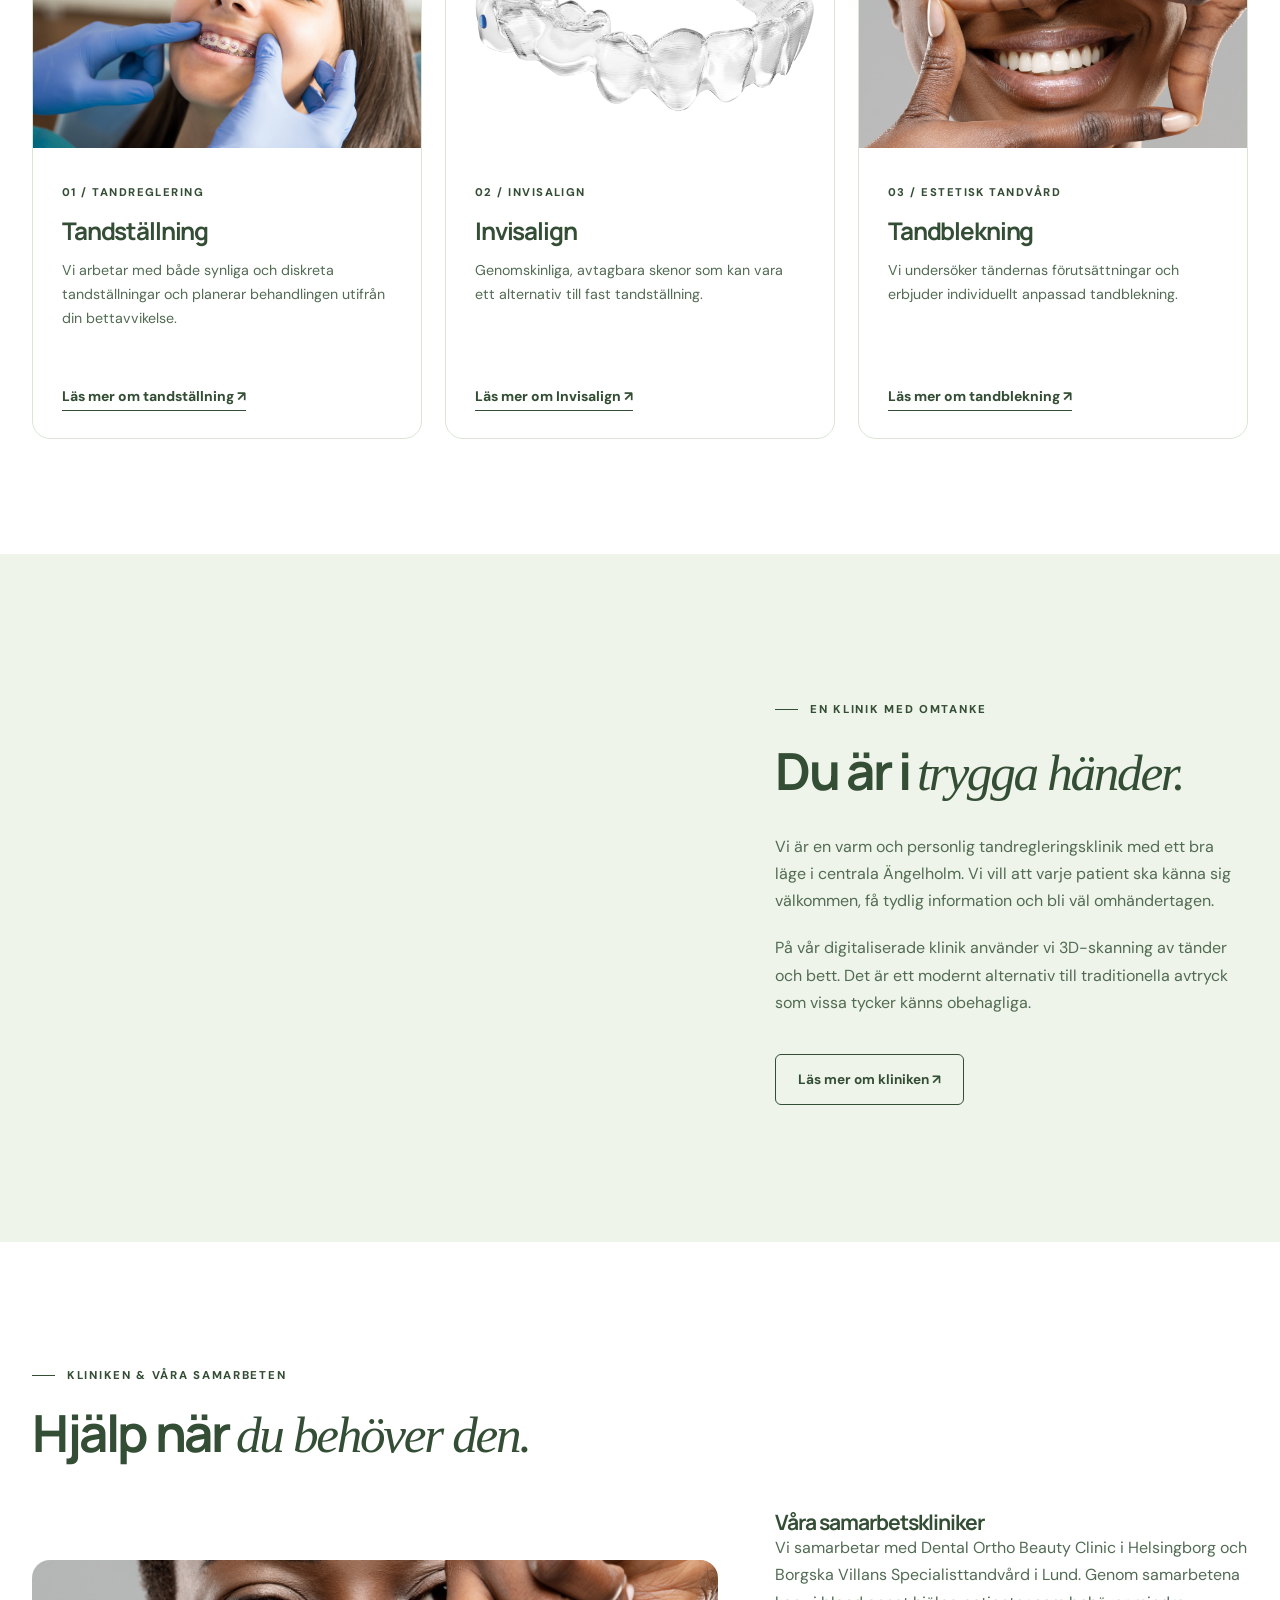
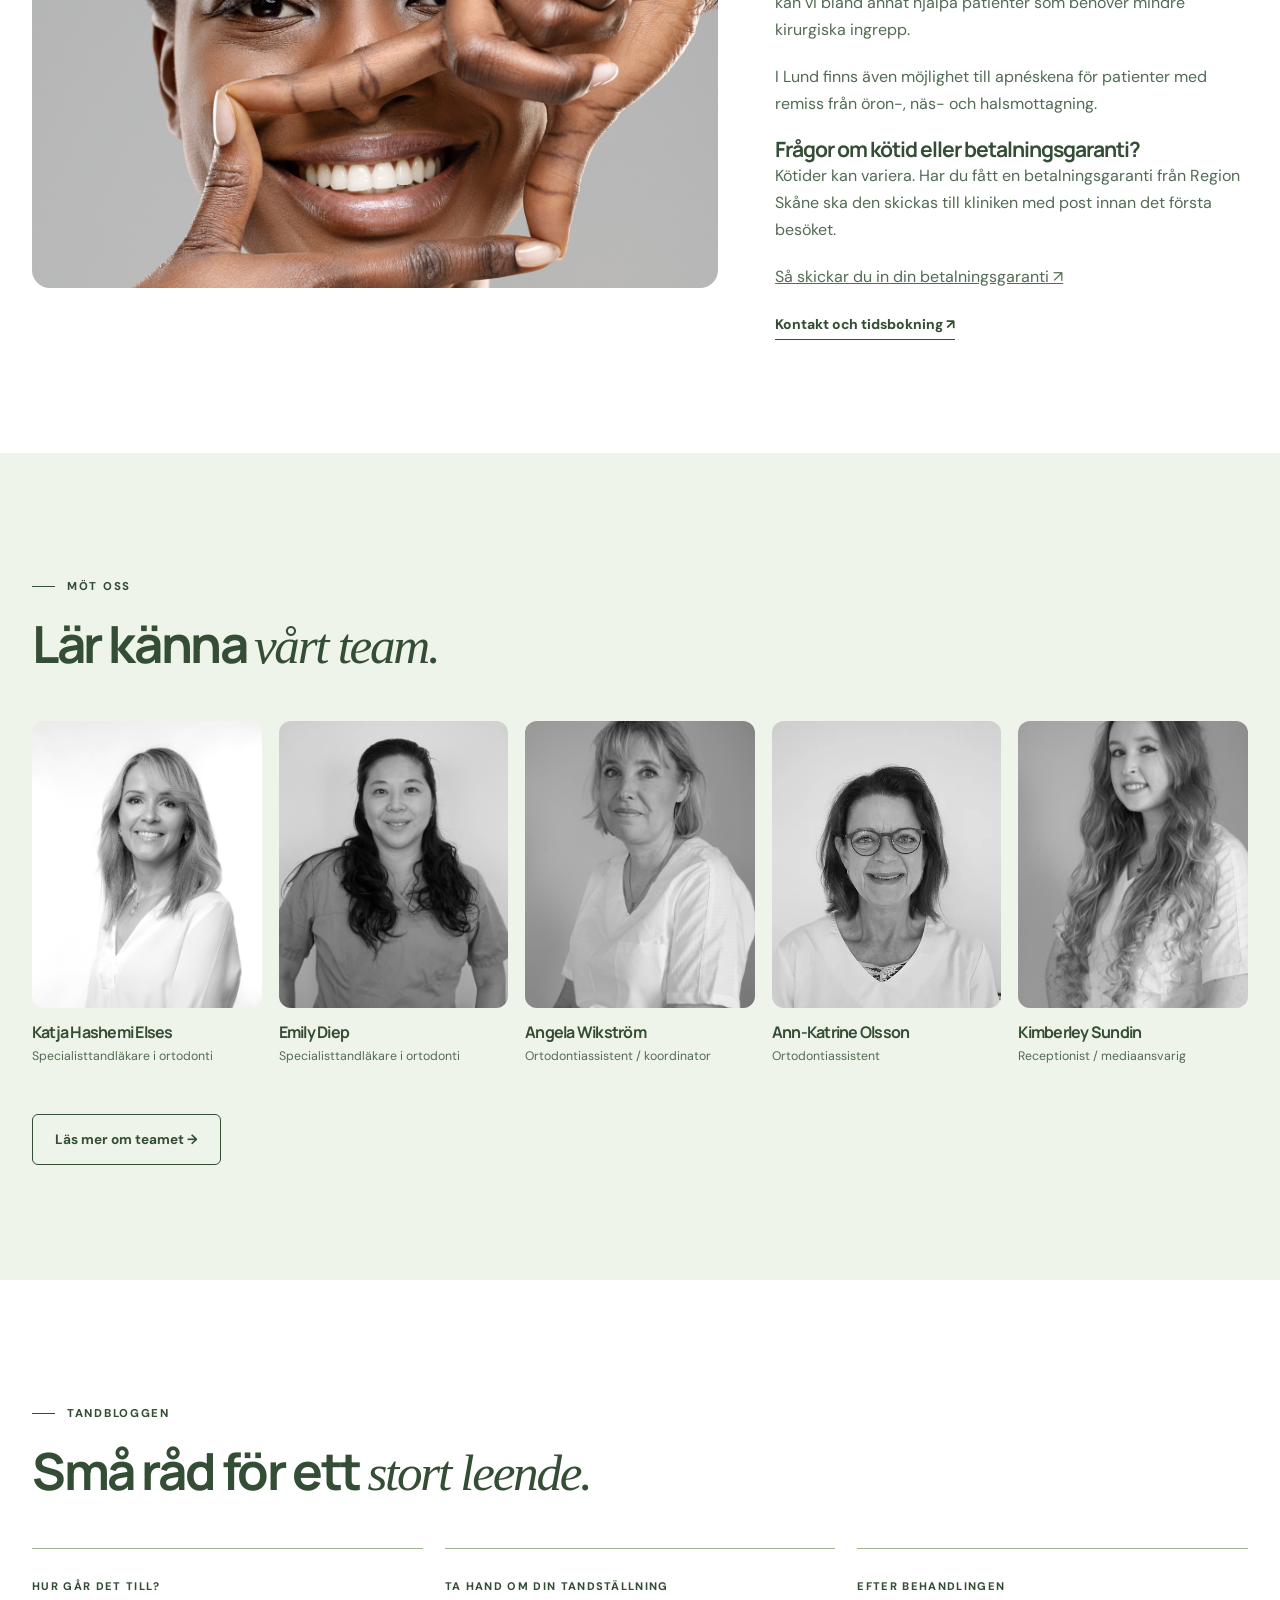
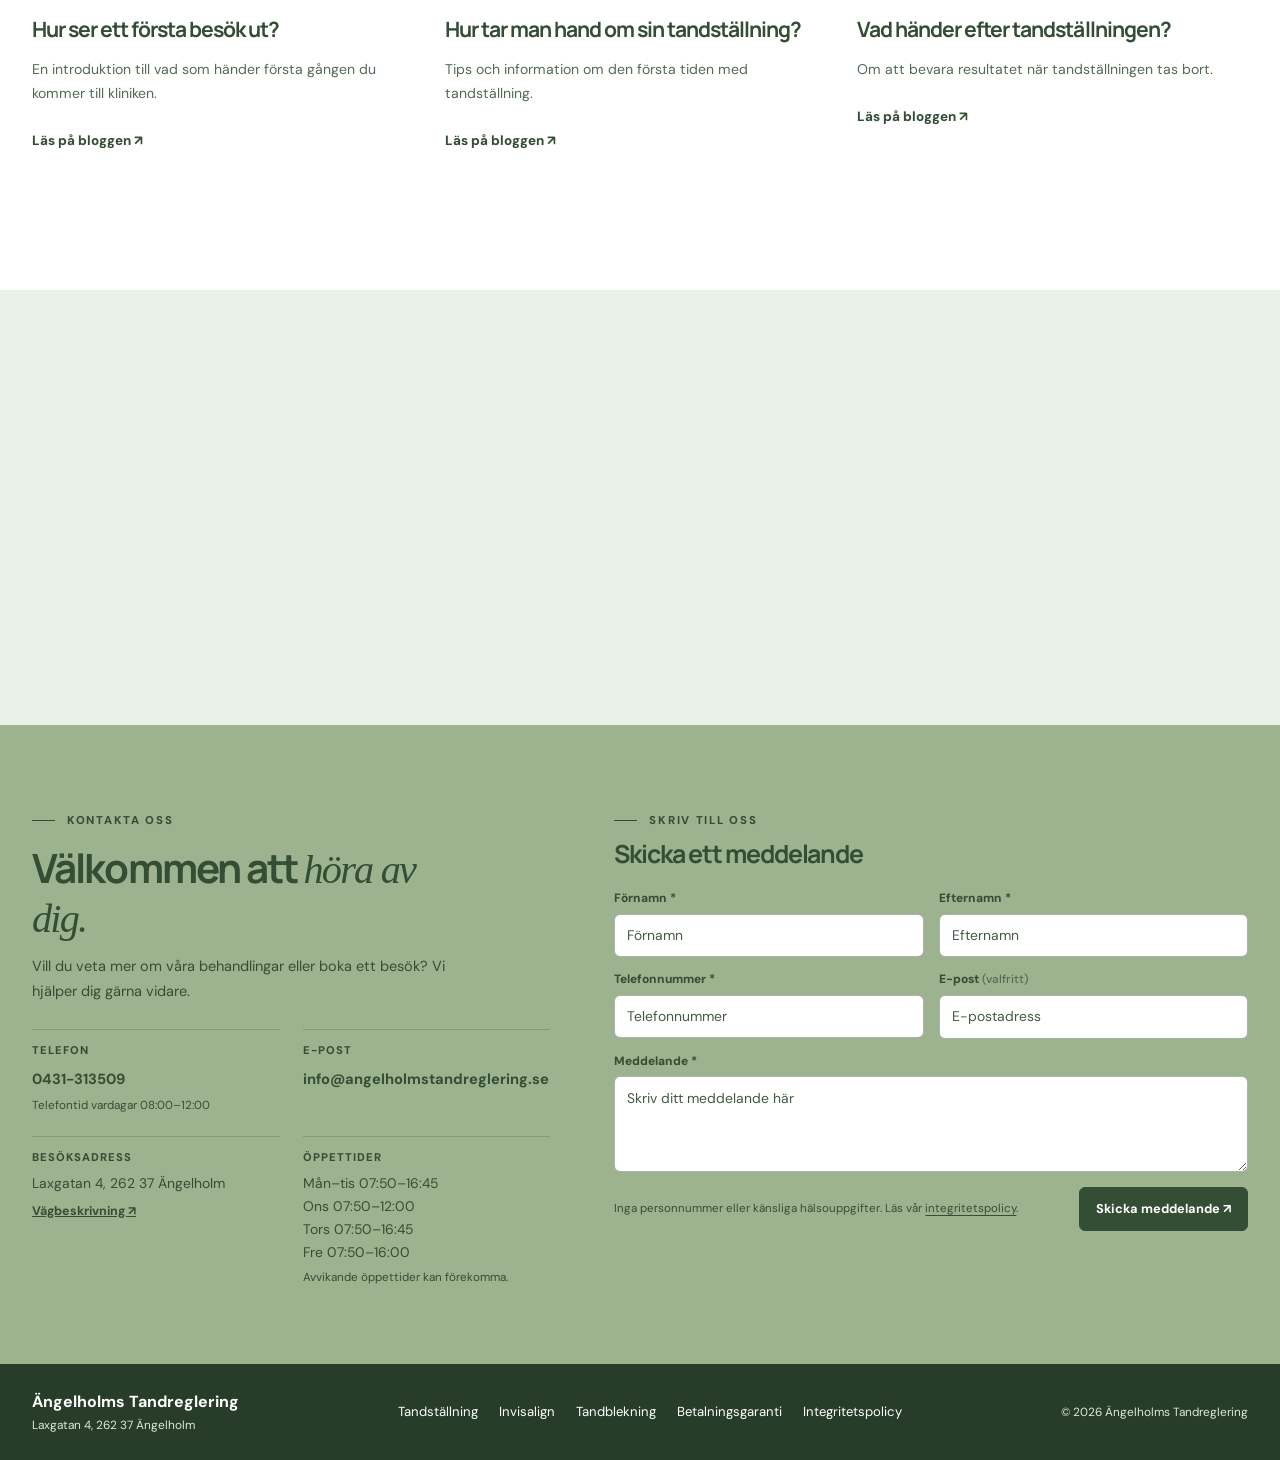
==== commit 93c55675: "Integrera betalningsgaranti i huvudmeny, sidfot och relevanta texter" ====
--- a/index.html
+++ b/index.html
@@ -1,4 +1,4 @@
-<!doctype html><html lang="sv"><head><meta charset="utf-8"><meta name="viewport" content="width=device-width,initial-scale=1"><meta name="theme-color" content="#344E35"><meta name="robots" content="noindex,nofollow"><title>Tandreglering i Ängelholm | Ängelholms Tandreglering</title><meta name="description" content="Personlig tandreglering, Invisalign och tandblekning hos Ängelholms Tandreglering på Laxgatan 4 i Ängelholm."><link rel="icon" href="bilder/Tand.png" type="image/png"><link rel="stylesheet" href="css/styles.css"><script src="js/main.js" defer></script></head><body><a class="skip" href="#main">Hoppa till innehållet</a><div class="top-strip"><div class="container"><span>Specialisttandvård i hjärtat av Ängelholm</span><a href="tel:+46431313509">Ring oss: 0431-313509</a></div></div><header class="header"><div class="container head-inner"><a class="brand" href="index.html" aria-label="Ängelholms Tandreglering, startsidan"><img class="" src="bilder/Logga.png" alt="" width='55' height='55'></a><button class="menu-toggle" type="button" aria-label="Öppna menyn" aria-controls="navigation" aria-expanded="false"><span></span><span></span><span></span></button><nav id="navigation" class="nav" aria-label="Huvudmeny"><div class="nav-dropdown"><button class="nav-dropdown-trigger" type="button" aria-expanded="false" aria-controls="treatments-submenu" aria-haspopup="true">Behandlingar <span class="nav-chevron" aria-hidden="true"></span></button><div class="nav-submenu" id="treatments-submenu"><a href="tandreglering/">Tandställning</a><a href="invisalign/">Invisalign</a><a href="tandblekning/">Tandblekning</a></div></div><a  href="galleri/">Galleri</a><a  href="blogg/">Blogg</a><a  href="om-oss/">Om oss</a><a class="button small" href="boka-tid/">Boka tid <span aria-hidden="true">↗</span></a></nav></div></header><main id="main"><section class="hero"><img class="hero-image" src="bilder/hero.avif" alt="Välkomnande miljö från tandvårdskliniken" width='1400' height='900' fetchpriority='high'><div class="hero-overlay"></div><div class="container hero-inner"><span class="eyebrow on-dark">Välkommen till Ängelholms Tandreglering</span><h1>Ett leende att <em>trivas med.</em></h1><p>Allt inom tandreglering, ortodonti och estetisk tandvård. Hos oss möts du av specialistkompetens och ett personligt bemötande.</p><div class="hero-actions"><a class="button light" href="boka-tid/">Boka tid ↗</a><a class="text-link" href="#behandlingar">Upptäck våra behandlingar ↓</a></div></div><span class="hero-side-note">DIN TANDREGLERINGSKLINIK I ÄNGELHOLM</span></section>
+<!doctype html><html lang="sv"><head><meta charset="utf-8"><meta name="viewport" content="width=device-width,initial-scale=1"><meta name="theme-color" content="#344E35"><meta name="robots" content="noindex,nofollow"><title>Tandreglering i Ängelholm | Ängelholms Tandreglering</title><meta name="description" content="Personlig tandreglering, Invisalign och tandblekning hos Ängelholms Tandreglering på Laxgatan 4 i Ängelholm."><link rel="icon" href="bilder/Tand.png" type="image/png"><link rel="stylesheet" href="css/styles.css"><script src="js/main.js" defer></script></head><body><a class="skip" href="#main">Hoppa till innehållet</a><div class="top-strip"><div class="container"><span>Specialisttandvård i hjärtat av Ängelholm</span><a href="tel:+46431313509">Ring oss: 0431-313509</a></div></div><header class="header"><div class="container head-inner"><a class="brand" href="index.html" aria-label="Ängelholms Tandreglering, startsidan"><img class="" src="bilder/Logga.png" alt="" width='55' height='55'></a><button class="menu-toggle" type="button" aria-label="Öppna menyn" aria-controls="navigation" aria-expanded="false"><span></span><span></span><span></span></button><nav id="navigation" class="nav" aria-label="Huvudmeny"><div class="nav-dropdown"><button class="nav-dropdown-trigger" type="button" aria-expanded="false" aria-controls="treatments-submenu" aria-haspopup="true">Behandlingar <span class="nav-chevron" aria-hidden="true"></span></button><div class="nav-submenu" id="treatments-submenu"><a href="tandreglering/">Tandställning</a><a href="invisalign/">Invisalign</a><a href="tandblekning/">Tandblekning</a></div></div><a class="nav-guarantee" href="betalningsgaranti/">Betalningsgaranti</a><a  href="galleri/">Galleri</a><a  href="blogg/">Blogg</a><a  href="om-oss/">Om oss</a><a class="button small" href="boka-tid/">Boka tid <span aria-hidden="true">↗</span></a></nav></div></header><main id="main"><section class="hero"><img class="hero-image" src="bilder/hero.avif" alt="Välkomnande miljö från tandvårdskliniken" width='1400' height='900' fetchpriority='high'><div class="hero-overlay"></div><div class="container hero-inner"><span class="eyebrow on-dark">Välkommen till Ängelholms Tandreglering</span><h1>Ett leende att <em>trivas med.</em></h1><p>Allt inom tandreglering, ortodonti och estetisk tandvård. Hos oss möts du av specialistkompetens och ett personligt bemötande.</p><div class="hero-actions"><a class="button light" href="boka-tid/">Boka tid ↗</a><a class="text-link" href="#behandlingar">Upptäck våra behandlingar ↓</a></div></div><span class="hero-side-note">DIN TANDREGLERINGSKLINIK I ÄNGELHOLM</span></section>
 <div class="info-band"><div class="container info-band-inner"><div class="info-band-item"><span class="mark">✳</span><div><b>Korta kötider</b><span>Kom igång snabbare – kontakta oss för aktuell väntetid</span></div></div><div class="info-band-item"><span class="mark">⌁</span><div><b>Modern digital klinik</b><span>3D-skanning istället för traditionella avtryck</span></div></div><div class="info-band-item"><span class="mark">✦</span><div><b>Centralt i Ängelholm</b><span>Laxgatan 4, nära kommunikationer</span></div></div></div></div>
 <section class="clinic-news" aria-labelledby="clinic-news-title"><div class="container"><div class="clinic-news-inner">
 <div class="clinic-news-heading"><span class="eyebrow">Aktuellt</span><h2 id="clinic-news-title">Senaste nytt <em>på kliniken.</em></h2></div>
@@ -10,7 +10,7 @@
 <article class="treatment-card"><img class="" src="bilder/smile.jpg" alt="Leende" width='550' height='365'><div class="copy"><span class="index">03 / ESTETISK TANDVÅRD</span><h3>Tandblekning</h3><p>Vi undersöker tändernas förutsättningar och erbjuder individuellt anpassad tandblekning.</p><a href="tandblekning/">Läs mer om tandblekning ↗</a></div></article>
 </div></div></section>
 <section class="section pale"><div class="container split split-wide"><img class="split-image split-image--uncropped" src="bilder/om-oss.jpg" alt="Klinikens medarbetare på Ängelholms Tandreglering" loading="lazy" decoding="async"><div class="split-copy"><span class="eyebrow">En klinik med omtanke</span><h2>Du är i <em>trygga händer.</em></h2><p>Vi är en varm och personlig tandregleringsklinik med ett bra läge i centrala Ängelholm. Vi vill att varje patient ska känna sig välkommen, få tydlig information och bli väl omhändertagen.</p><p>På vår digitaliserade klinik använder vi 3D-skanning av tänder och bett. Det är ett modernt alternativ till traditionella avtryck som vissa tycker känns obehagliga.</p><a class="button outline" href="om-oss/">Läs mer om kliniken ↗</a></div></div></section>
-<section class="section"><div class="container"><div class="section-heading"><div><span class="eyebrow">Kliniken & våra samarbeten</span><h2>Hjälp när <em>du behöver den.</em></h2></div></div><div class="split split-wide"><img class="split-image split-image--uncropped" src="bilder/smile.jpg" alt="Ett leende" loading="lazy" decoding="async"><div class="split-copy"><h3>Våra samarbetskliniker</h3><p>Vi samarbetar med Dental Ortho Beauty Clinic i Helsingborg och Borgska Villans Specialisttandvård i Lund. Genom samarbetena kan vi bland annat hjälpa patienter som behöver mindre kirurgiska ingrepp.</p><p>I Lund finns även möjlighet till apnéskena för patienter med remiss från öron-, näs- och halsmottagning.</p><h3>Frågor om kötid eller betalningsgaranti?</h3><p>Kötider kan variera. Har du en betalningsgaranti önskar vi att den skickas per post. Ring oss gärna om du vill veta vad som gäller för dig.</p><a class="text-link" href="boka-tid/">Kontakt och tidsbokning ↗</a></div></div></div></section>
+<section class="section"><div class="container"><div class="section-heading"><div><span class="eyebrow">Kliniken & våra samarbeten</span><h2>Hjälp när <em>du behöver den.</em></h2></div></div><div class="split split-wide"><img class="split-image split-image--uncropped" src="bilder/smile.jpg" alt="Ett leende" loading="lazy" decoding="async"><div class="split-copy"><h3>Våra samarbetskliniker</h3><p>Vi samarbetar med Dental Ortho Beauty Clinic i Helsingborg och Borgska Villans Specialisttandvård i Lund. Genom samarbetena kan vi bland annat hjälpa patienter som behöver mindre kirurgiska ingrepp.</p><p>I Lund finns även möjlighet till apnéskena för patienter med remiss från öron-, näs- och halsmottagning.</p><h3>Frågor om kötid eller betalningsgaranti?</h3><p>Kötider kan variera. Har du fått en betalningsgaranti från Region Skåne ska den skickas till kliniken med post innan det första besöket.</p><p class="guarantee-context-link"><a href="betalningsgaranti/">Så skickar du in din betalningsgaranti ↗</a></p><a class="text-link" href="boka-tid/">Kontakt och tidsbokning ↗</a></div></div></div></section>
 <section class="section pale"><div class="container"><div class="section-heading"><div><span class="eyebrow">Möt oss</span><h2>Lär känna <em>vårt team.</em></h2></div></div><div class="team-grid"><article class="person"><img class="" src="bilder/katja.JPG" alt="Katja Hashemi Elses" width='320' height='410'><h3>Katja Hashemi Elses</h3><p>Specialisttandläkare i ortodonti</p></article><article class="person"><img class="" src="bilder/emily.jpg" alt="Emily Diep" width='320' height='410'><h3>Emily Diep</h3><p>Specialisttandläkare i ortodonti</p></article><article class="person"><img class="" src="bilder/angela.jpg" alt="Angela Wikström" width='320' height='410'><h3>Angela Wikström</h3><p>Ortodontiassistent / koordinator</p></article><article class="person"><img class="" src="bilder/ann-katrine.webp" alt="Ann-Katrine Olsson" width='320' height='410'><h3>Ann-Katrine Olsson</h3><p>Ortodontiassistent</p></article><article class="person"><img class="" src="bilder/kimberley.jpg" alt="Kimberley Sundin" width='320' height='410'><h3>Kimberley Sundin</h3><p>Receptionist / mediaansvarig</p></article></div><div class="spaced"><a class="button outline" href="om-oss/">Läs mer om teamet →</a></div></div></section>
 <section class="section"><div class="container"><div class="section-heading"><div><span class="eyebrow">Tandbloggen</span><h2>Små råd för ett <em>stort leende.</em></h2></div></div><div class="teaser-grid"><article class="teaser"><small>Hur går det till?</small><h3>Hur ser ett första besök ut?</h3><p>En introduktion till vad som händer första gången du kommer till kliniken.</p><a href="blogg/">Läs på bloggen ↗</a></article><article class="teaser"><small>Ta hand om din tandställning</small><h3>Hur tar man hand om sin tandställning?</h3><p>Tips och information om den första tiden med tandställning.</p><a href="blogg/">Läs på bloggen ↗</a></article><article class="teaser"><small>Efter behandlingen</small><h3>Vad händer efter tandställningen?</h3><p>Om att bevara resultatet när tandställningen tas bort.</p><a href="blogg/">Läs på bloggen ↗</a></article></div></div></section></main><section class="location-section" aria-label="Hitta till Ängelholms Tandreglering"><iframe class="location-map" title="Karta: Ängelholms Tandreglering, Laxgatan 4 i Ängelholm" src="https://maps.google.com/maps?q=Laxgatan%204%2C%20262%2037%20%C3%84ngelholm&amp;z=16&amp;hl=sv&amp;output=embed" loading="lazy" referrerpolicy="strict-origin-when-cross-origin" allowfullscreen></iframe></section><footer class="footer" id="kontakt">
 <div class="footer-main"><div class="container footer-layout">
@@ -41,5 +41,5 @@
   </form>
 </div>
 </div></div>
-<div class="footer-bottom"><div class="container footer-inner"><div class="brand-copy"><strong>Ängelholms Tandreglering</strong><small>Laxgatan 4, 262 37 Ängelholm</small></div><nav aria-label="Länkar i sidfoten"><a href="tandreglering/">Tandställning</a><a href="invisalign/">Invisalign</a><a href="tandblekning/">Tandblekning</a><a href="integritetspolicy/">Integritetspolicy</a></nav><small>© <span data-year>2026</span> Ängelholms Tandreglering</small></div></div>
+<div class="footer-bottom"><div class="container footer-inner"><div class="brand-copy"><strong>Ängelholms Tandreglering</strong><small>Laxgatan 4, 262 37 Ängelholm</small></div><nav aria-label="Länkar i sidfoten"><a href="tandreglering/">Tandställning</a><a href="invisalign/">Invisalign</a><a href="tandblekning/">Tandblekning</a><a href="betalningsgaranti/">Betalningsgaranti</a><a href="integritetspolicy/">Integritetspolicy</a></nav><small>© <span data-year>2026</span> Ängelholms Tandreglering</small></div></div>
 </footer></body></html>
--- a/css/styles.css
+++ b/css/styles.css
@@ -292,3 +292,66 @@
 .team-profile-bio{font-size:.91rem;line-height:1.72;color:#526B53;margin:0}
 @media(max-width:1000px){.team-profile{flex-basis:calc((100% - 24px)/2)}}
 @media(max-width:620px){.team-profiles{gap:19px}.team-profile{flex-basis:100%;max-width:440px}.team-profile-content{padding:23px 23px 27px}.team-profile-photo img{aspect-ratio:4/4.1}}
+
+
+/* Eget bokningsformulär – samma behandlingsval som på klinikens Wix-sida. */
+.booking-section{padding:clamp(65px,8vw,108px) 0}
+.booking-layout{display:grid;grid-template-columns:minmax(0,.8fr) minmax(0,1.2fr);gap:clamp(34px,6vw,84px);align-items:start}
+.booking-information h2{font-size:clamp(2rem,3.35vw,3.5rem);margin:16px 0 22px;max-width:550px}
+.booking-information>p{color:var(--quiet);max-width:540px;font-size:1.04rem}
+.booking-key-info{margin-top:32px;border-top:1px solid #D8E5D2}
+.booking-info-item{display:flex;align-items:flex-start;gap:17px;padding:22px 0;border-bottom:1px solid #D8E5D2}
+.booking-info-icon{display:grid;place-items:center;flex:0 0 38px;width:38px;height:38px;border-radius:50%;background:#E4EFDF;color:#344E35;font-size:1.25rem}
+.booking-info-item h3{font-size:1.08rem;margin:2px 0 8px;letter-spacing:-.015em}
+.booking-info-item p{color:var(--quiet);font-size:.91rem;line-height:1.65;margin:0}
+.booking-info-item a{font-weight:800;text-underline-offset:3px}
+.booking-form-panel{background:#F2F7EF;border:1px solid #D7E5D0;border-radius:18px;padding:clamp(27px,4vw,44px);min-width:0}
+.booking-form-panel>h2{font-size:clamp(1.5rem,2.5vw,2.45rem);line-height:1.2;margin:12px 0 15px}
+.booking-form-description{color:var(--quiet);font-size:.93rem;margin:0 0 28px}
+.booking-request-form{min-width:0}
+.booking-fields{display:grid;grid-template-columns:repeat(2,minmax(0,1fr));gap:19px 18px}
+.booking-field{display:flex;flex-direction:column;gap:7px;min-width:0}
+.booking-field label,.booking-treatment legend{font-weight:800;font-size:.85rem;color:var(--deep)}
+.booking-field label>span:not(.booking-optional),.booking-treatment legend>span{color:var(--deep)}
+.booking-optional{font-size:.77rem;color:var(--quiet);font-weight:500}
+.booking-field input,.booking-field textarea{width:100%;min-height:52px;background:#fff;color:var(--deep);padding:12px 15px;border:1px solid #C8D8C1;border-radius:7px;font:inherit;font-size:.95rem}
+.booking-field textarea{resize:vertical;min-height:137px;line-height:1.6}
+.booking-field input::placeholder,.booking-field textarea::placeholder{color:#768875}
+.booking-field input:focus,.booking-field textarea:focus{outline:3px solid #9DB38F;outline-offset:1px;border-color:#344E35}
+.booking-treatment{margin:27px 0;border:0;padding:0;min-width:0}
+.booking-treatment legend{margin-bottom:12px}
+.booking-treatment-choices{display:grid;grid-template-columns:repeat(3,minmax(0,1fr));gap:10px}
+.booking-treatment-choice{display:flex;align-items:center;gap:8px;border:1px solid #C9D9C1;background:#fff;border-radius:8px;padding:13px 12px;min-height:58px;font-size:.85rem;font-weight:700;color:var(--deep);cursor:pointer}
+.booking-treatment-choice:hover{border-color:#344E35;background:#F9FBF8}
+.booking-treatment-choice:has(input:checked){background:#DEEBD6;border-color:#344E35;box-shadow:inset 0 0 0 1px #344E35}
+.booking-treatment-choice:has(input:focus-visible){outline:3px solid #344E35;outline-offset:3px}
+.booking-treatment-choice input{appearance:auto;accent-color:#344E35;flex:0 0 auto;width:17px;height:17px;margin:0}
+.booking-message{margin-top:8px}
+.booking-privacy{font-size:.78rem;color:var(--quiet);line-height:1.6;margin:17px 0 0}
+.booking-privacy a{text-underline-offset:3px;font-weight:700}
+.booking-form-actions{display:flex;align-items:center;justify-content:space-between;gap:16px;margin-top:20px;flex-wrap:wrap}
+.booking-form-actions .booking-submit,.booking-form-actions .booking-submit:disabled{background:#344E35;border-color:#344E35;color:#fff;opacity:1;box-shadow:none}
+.booking-form-actions .booking-submit:disabled{cursor:not-allowed}
+.booking-live-link{font-size:.82rem;font-weight:800;text-decoration:underline;text-decoration-color:#9DB38F;text-underline-offset:4px}
+.booking-request-form .form-status{font-size:.8rem;margin-top:12px}
+.booking-request-form .form-honeypot{position:absolute;left:-9999px;height:1px;width:1px;overflow:hidden}
+@media(max-width:1000px){
+  .booking-layout{grid-template-columns:1fr;gap:42px}
+  .booking-information>p{max-width:700px}
+  .booking-key-info{display:grid;grid-template-columns:repeat(3,minmax(0,1fr));gap:18px;border:0}
+  .booking-info-item{border:1px solid #D8E5D2;border-radius:10px;padding:18px;display:block}
+  .booking-info-icon{margin-bottom:13px}
+}
+@media(max-width:700px){
+  .booking-key-info{grid-template-columns:1fr;gap:0;margin-top:22px}
+  .booking-info-item{display:flex;border:0;border-bottom:1px solid #D8E5D2;border-radius:0;padding:15px 0}
+  .booking-info-icon{margin:0}
+}
+@media(max-width:600px){
+  .booking-fields{grid-template-columns:1fr;gap:15px}
+  .booking-treatment-choices{grid-template-columns:1fr}
+  .booking-treatment-choice{min-height:49px}
+  .booking-form-actions{flex-direction:column;align-items:stretch}
+  .booking-form-actions .booking-submit{width:100%}
+  .booking-live-link{text-align:center}
+}
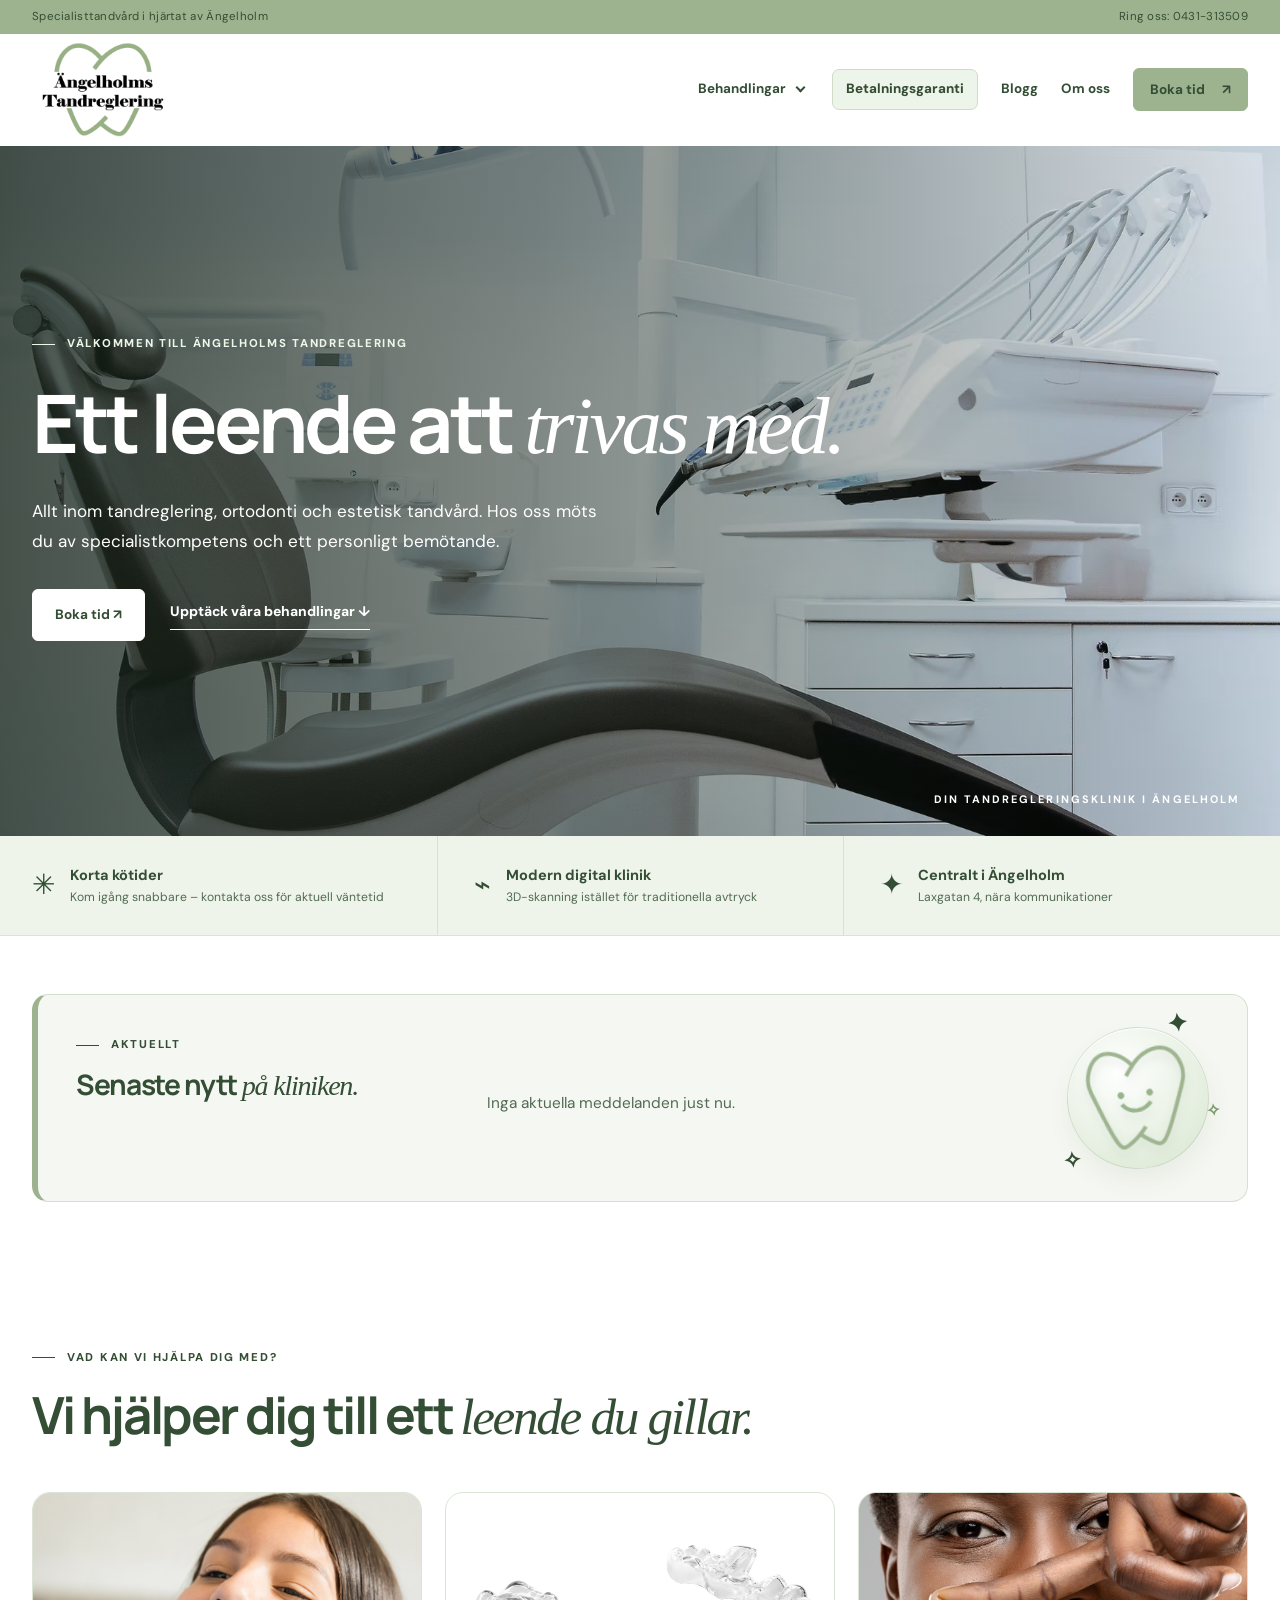
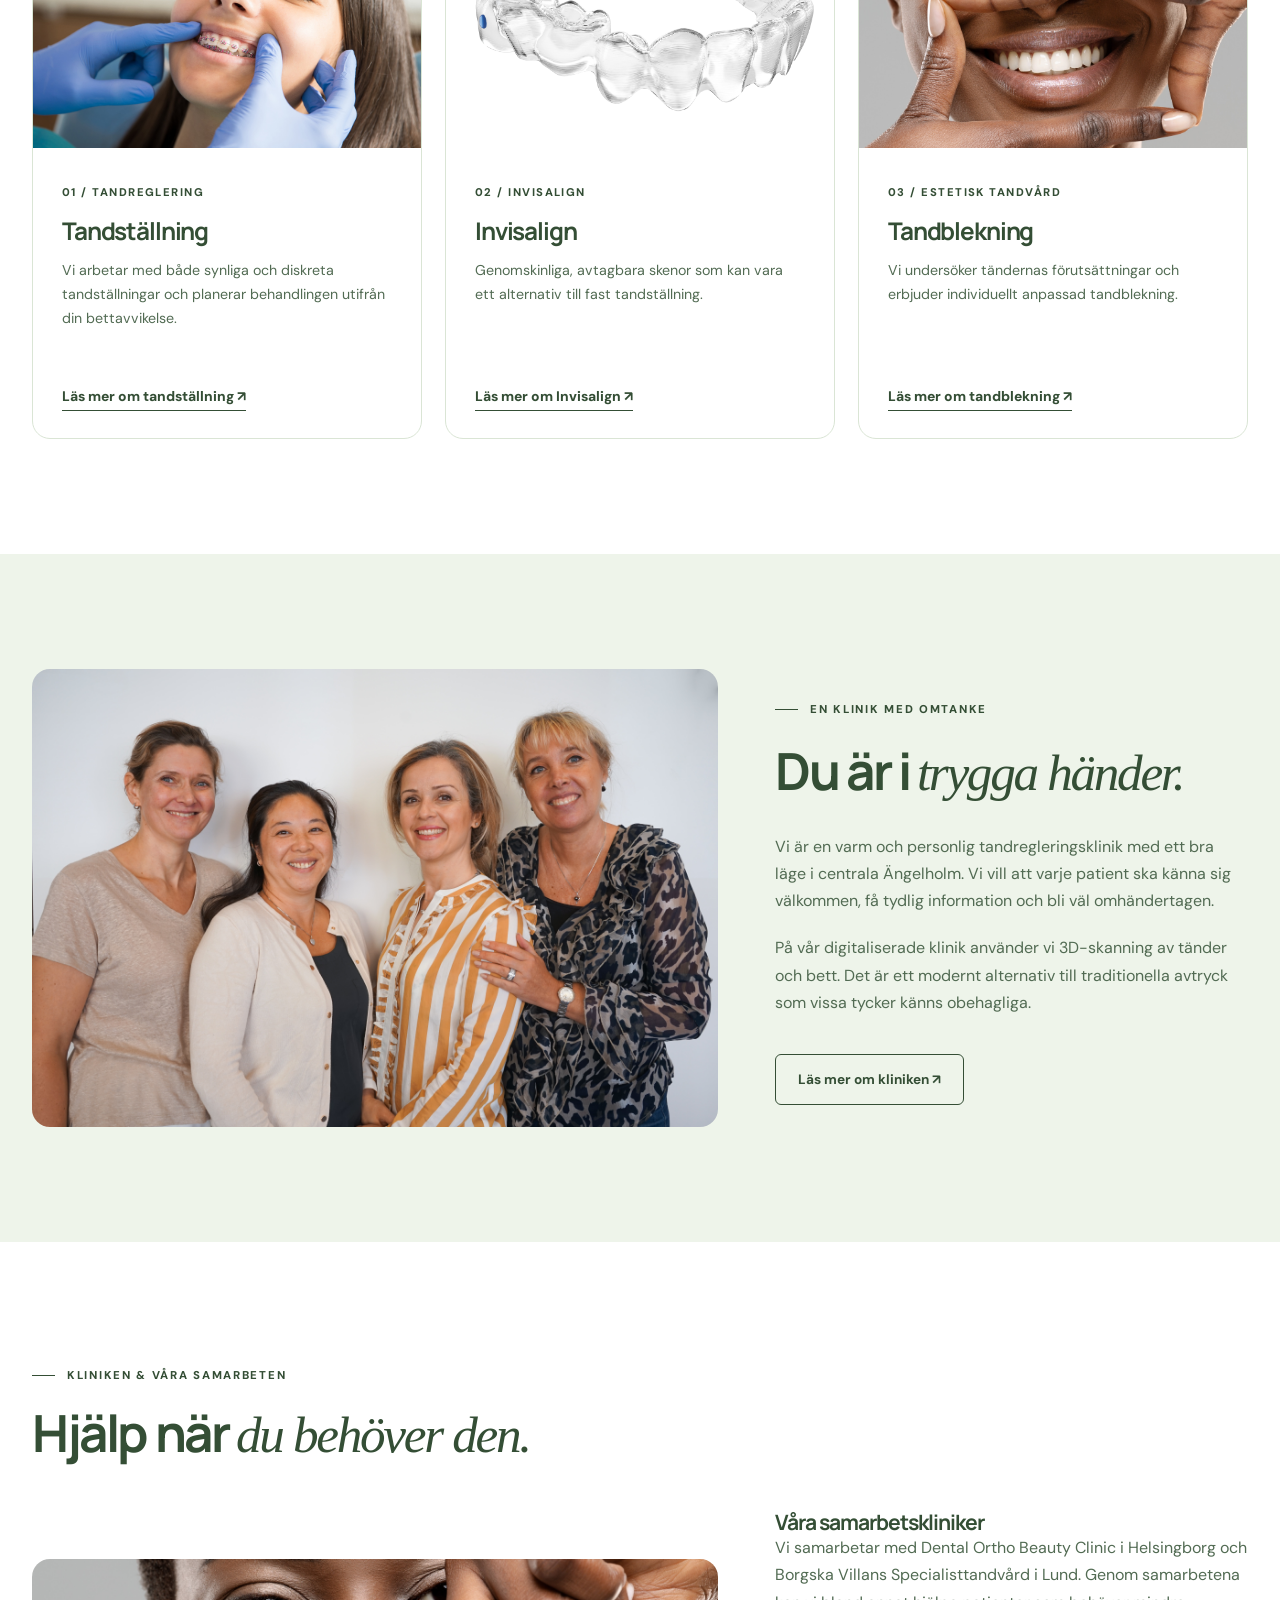
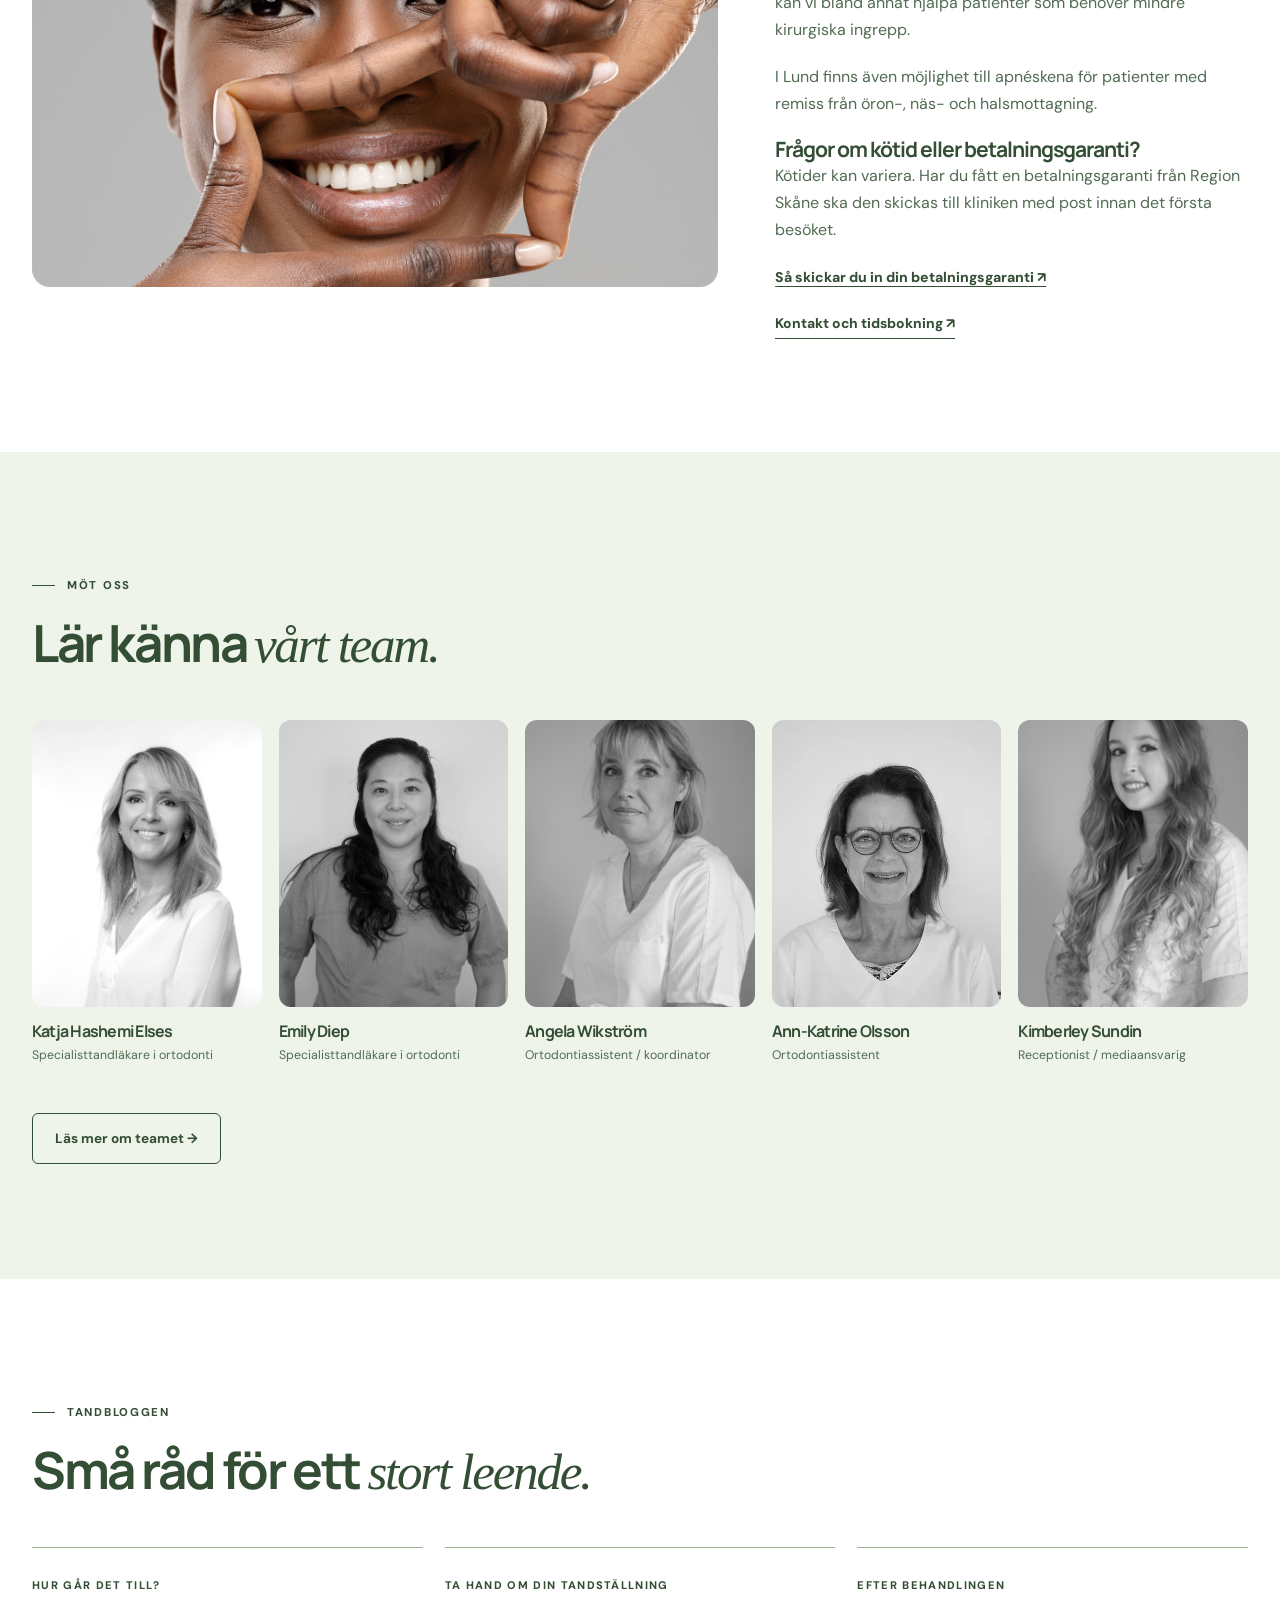
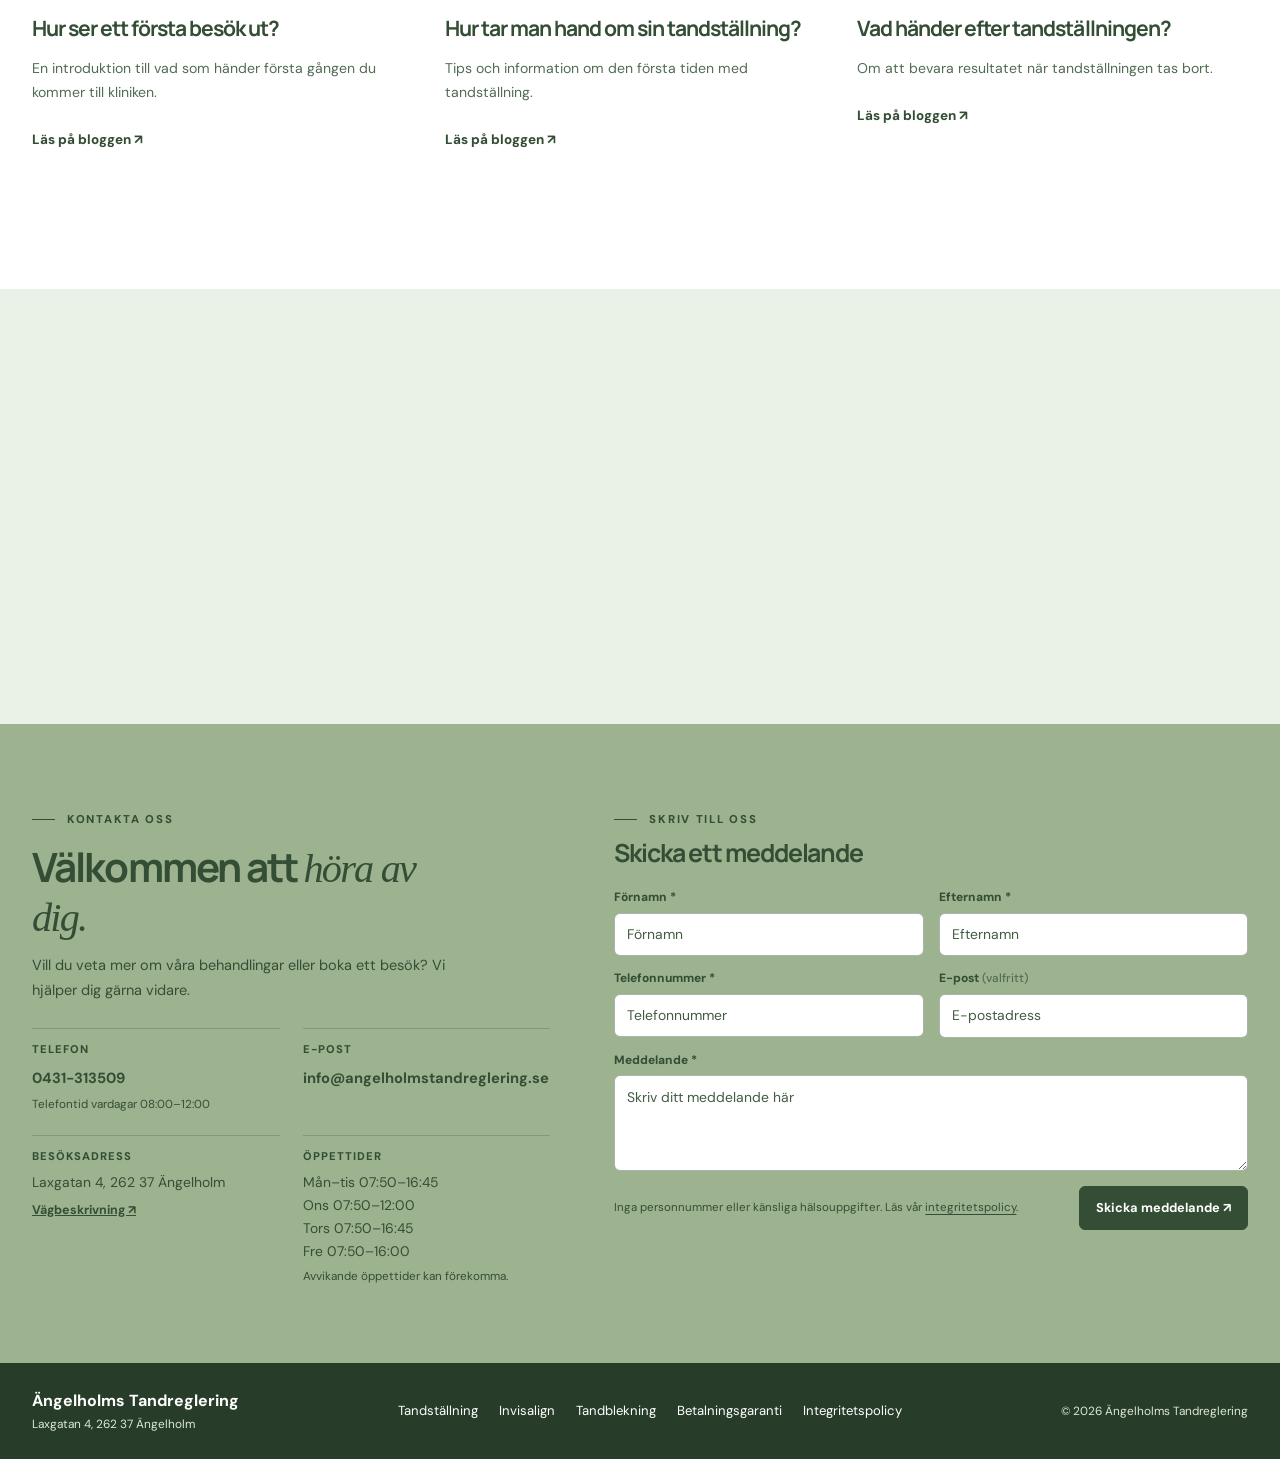
==== commit 30ac2ea8: "Ta bort Galleriet från navigering och dokumentation" ====
--- a/index.html
+++ b/index.html
@@ -1,4 +1,4 @@
-<!doctype html><html lang="sv"><head><meta charset="utf-8"><meta name="viewport" content="width=device-width,initial-scale=1"><meta name="theme-color" content="#344E35"><meta name="robots" content="noindex,nofollow"><title>Tandreglering i Ängelholm | Ängelholms Tandreglering</title><meta name="description" content="Personlig tandreglering, Invisalign och tandblekning hos Ängelholms Tandreglering på Laxgatan 4 i Ängelholm."><link rel="icon" href="bilder/Tand.png" type="image/png"><link rel="stylesheet" href="css/styles.css"><script src="js/main.js" defer></script></head><body><a class="skip" href="#main">Hoppa till innehållet</a><div class="top-strip"><div class="container"><span>Specialisttandvård i hjärtat av Ängelholm</span><a href="tel:+46431313509">Ring oss: 0431-313509</a></div></div><header class="header"><div class="container head-inner"><a class="brand" href="index.html" aria-label="Ängelholms Tandreglering, startsidan"><img class="" src="bilder/Logga.png" alt="" width='55' height='55'></a><button class="menu-toggle" type="button" aria-label="Öppna menyn" aria-controls="navigation" aria-expanded="false"><span></span><span></span><span></span></button><nav id="navigation" class="nav" aria-label="Huvudmeny"><div class="nav-dropdown"><button class="nav-dropdown-trigger" type="button" aria-expanded="false" aria-controls="treatments-submenu" aria-haspopup="true">Behandlingar <span class="nav-chevron" aria-hidden="true"></span></button><div class="nav-submenu" id="treatments-submenu"><a href="tandreglering/">Tandställning</a><a href="invisalign/">Invisalign</a><a href="tandblekning/">Tandblekning</a></div></div><a class="nav-guarantee" href="betalningsgaranti/">Betalningsgaranti</a><a  href="galleri/">Galleri</a><a  href="blogg/">Blogg</a><a  href="om-oss/">Om oss</a><a class="button small" href="boka-tid/">Boka tid <span aria-hidden="true">↗</span></a></nav></div></header><main id="main"><section class="hero"><img class="hero-image" src="bilder/hero.avif" alt="Välkomnande miljö från tandvårdskliniken" width='1400' height='900' fetchpriority='high'><div class="hero-overlay"></div><div class="container hero-inner"><span class="eyebrow on-dark">Välkommen till Ängelholms Tandreglering</span><h1>Ett leende att <em>trivas med.</em></h1><p>Allt inom tandreglering, ortodonti och estetisk tandvård. Hos oss möts du av specialistkompetens och ett personligt bemötande.</p><div class="hero-actions"><a class="button light" href="boka-tid/">Boka tid ↗</a><a class="text-link" href="#behandlingar">Upptäck våra behandlingar ↓</a></div></div><span class="hero-side-note">DIN TANDREGLERINGSKLINIK I ÄNGELHOLM</span></section>
+<!doctype html><html lang="sv"><head><meta charset="utf-8"><meta name="viewport" content="width=device-width,initial-scale=1"><meta name="theme-color" content="#344E35"><meta name="robots" content="noindex,nofollow"><title>Tandreglering i Ängelholm | Ängelholms Tandreglering</title><meta name="description" content="Personlig tandreglering, Invisalign och tandblekning hos Ängelholms Tandreglering på Laxgatan 4 i Ängelholm."><link rel="icon" href="bilder/Tand.png" type="image/png"><link rel="stylesheet" href="css/styles.css"><script src="js/main.js" defer></script></head><body><a class="skip" href="#main">Hoppa till innehållet</a><div class="top-strip"><div class="container"><span>Specialisttandvård i hjärtat av Ängelholm</span><a href="tel:+46431313509">Ring oss: 0431-313509</a></div></div><header class="header"><div class="container head-inner"><a class="brand" href="index.html" aria-label="Ängelholms Tandreglering, startsidan"><img class="" src="bilder/Logga.png" alt="" width='55' height='55'></a><button class="menu-toggle" type="button" aria-label="Öppna menyn" aria-controls="navigation" aria-expanded="false"><span></span><span></span><span></span></button><nav id="navigation" class="nav" aria-label="Huvudmeny"><div class="nav-dropdown"><button class="nav-dropdown-trigger" type="button" aria-expanded="false" aria-controls="treatments-submenu" aria-haspopup="true">Behandlingar <span class="nav-chevron" aria-hidden="true"></span></button><div class="nav-submenu" id="treatments-submenu"><a href="tandreglering/">Tandställning</a><a href="invisalign/">Invisalign</a><a href="tandblekning/">Tandblekning</a></div></div><a class="nav-guarantee" href="betalningsgaranti/">Betalningsgaranti</a><a  href="blogg/">Blogg</a><a  href="om-oss/">Om oss</a><a class="button small" href="boka-tid/">Boka tid <span aria-hidden="true">↗</span></a></nav></div></header><main id="main"><section class="hero"><img class="hero-image" src="bilder/hero.avif" alt="Välkomnande miljö från tandvårdskliniken" width='1400' height='900' fetchpriority='high'><div class="hero-overlay"></div><div class="container hero-inner"><span class="eyebrow on-dark">Välkommen till Ängelholms Tandreglering</span><h1>Ett leende att <em>trivas med.</em></h1><p>Allt inom tandreglering, ortodonti och estetisk tandvård. Hos oss möts du av specialistkompetens och ett personligt bemötande.</p><div class="hero-actions"><a class="button light" href="boka-tid/">Boka tid ↗</a><a class="text-link" href="#behandlingar">Upptäck våra behandlingar ↓</a></div></div><span class="hero-side-note">DIN TANDREGLERINGSKLINIK I ÄNGELHOLM</span></section>
 <div class="info-band"><div class="container info-band-inner"><div class="info-band-item"><span class="mark">✳</span><div><b>Korta kötider</b><span>Kom igång snabbare – kontakta oss för aktuell väntetid</span></div></div><div class="info-band-item"><span class="mark">⌁</span><div><b>Modern digital klinik</b><span>3D-skanning istället för traditionella avtryck</span></div></div><div class="info-band-item"><span class="mark">✦</span><div><b>Centralt i Ängelholm</b><span>Laxgatan 4, nära kommunikationer</span></div></div></div></div>
 <section class="clinic-news" aria-labelledby="clinic-news-title"><div class="container"><div class="clinic-news-inner">
 <div class="clinic-news-heading"><span class="eyebrow">Aktuellt</span><h2 id="clinic-news-title">Senaste nytt <em>på kliniken.</em></h2></div>
--- a/css/styles.css
+++ b/css/styles.css
@@ -355,3 +355,71 @@
   .booking-form-actions .booking-submit{width:100%}
   .booking-live-link{text-align:center}
 }
+
+
+/* Tydlig direktlänk till betalningsgaranti i alla sidors huvudmeny. */
+.nav > a.nav-guarantee:not(.button){display:inline-flex;align-items:center;justify-content:center;padding:10px 13px;border:1px solid #CFDCC8;border-radius:7px;background:#EDF4E9;color:#344E35;font-weight:800;line-height:1.4}
+.nav > a.nav-guarantee:not(.button):hover,.nav > a.nav-guarantee[aria-current="page"]:not(.button){background:#9DB38F;border-color:#9DB38F;color:#263C28;text-decoration:none}
+.guarantee-context-link{margin:10px 0 19px}
+.guarantee-context-link a,.guarantee-inline-cta,.booking-guarantee-link{font-size:.88rem;font-weight:800;text-underline-offset:4px;color:#344E35}
+.guarantee-context-link a:hover,.guarantee-inline-cta:hover,.booking-guarantee-link:hover{text-decoration-thickness:2px}
+.booking-guarantee-link{display:inline-block;margin-top:10px}
+.guarantee-hero{padding:clamp(63px,8vw,112px) 0;background:linear-gradient(115deg,#F2F7EF,#DCE9D6)}
+.guarantee-hero-inner{max-width:970px}
+.guarantee-hero h1{font-size:clamp(2.5rem,4.8vw,4.9rem);margin:17px 0 22px;max-width:910px}
+.guarantee-hero p{font-size:clamp(1rem,1.5vw,1.16rem);line-height:1.85;max-width:780px;color:#344E35}
+.guarantee-hero .button{margin-top:12px}
+.guarantee-guide{padding-bottom:80px}
+.guarantee-intro-grid{display:grid;grid-template-columns:minmax(0,1.5fr) minmax(275px,.7fr);gap:clamp(35px,6vw,90px);align-items:start}
+.guarantee-intro-grid .prose h2{margin:18px 0 21px}
+.guarantee-intro-grid .prose p{line-height:1.9}
+.guarantee-keyfacts{background:#EFF5EB;border:1px solid #D6E4D0;border-radius:15px;padding:28px;position:sticky;top:115px}
+.guarantee-facts-heading{display:block;font-size:1.06rem;font-weight:800;margin:0 0 18px}
+.guarantee-fact{padding:18px 0;border-top:1px solid #CCDCC6}
+.guarantee-fact strong{font-size:1.16rem;display:block;color:#344E35;margin-bottom:6px}
+.guarantee-fact span{display:block;color:#526B53;font-size:.87rem;line-height:1.65}
+.guarantee-narrow{max-width:1000px}
+.guarantee-howto h2{margin:14px 0 16px;max-width:900px}
+.guarantee-section-lead{font-size:1.06rem;color:#344E35;max-width:810px;margin:0 0 35px}
+.guarantee-steps{gap:16px}
+.guarantee-steps .step{background:#fff;border:1px solid #CBDDC5;align-items:flex-start;padding:clamp(24px,3.5vw,37px)}
+.guarantee-steps .step-number{font-size:2.45rem;color:#506F48;min-width:45px}
+.guarantee-steps .step h3{font-size:1.35rem;letter-spacing:-.02em;margin:0 0 11px}
+.guarantee-steps .step p{font-size:.98rem;line-height:1.85;color:#526B53}
+.guarantee-address{background:#E4EEDF;border:1px solid #C5D9BD;border-left:5px solid #344E35;border-radius:12px;margin-top:20px;padding:20px 24px}
+.guarantee-address>span:first-child{display:block;text-transform:uppercase;letter-spacing:.13em;font-weight:800;font-size:.68rem;color:#344E35;margin-bottom:10px}
+.guarantee-address address{font-size:1.06rem;font-style:normal;line-height:1.6;color:#344E35}
+.guarantee-copy-address{display:inline-flex;align-items:center;gap:10px;background:#344E35;color:white;border:1px solid #344E35;border-radius:6px;padding:9px 14px;font-size:.78rem;font-weight:800;margin-top:17px;cursor:pointer}
+.guarantee-copy-address:hover{background:#263C28}
+.guarantee-reminder{display:flex;align-items:flex-start;gap:19px;padding:25px 29px;background:#DFEBD7;border:1px solid #C8D8C0;border-radius:12px;margin:28px 0 0}
+.guarantee-reminder>span{display:grid;place-items:center;flex:0 0 36px;width:36px;height:36px;border-radius:50%;background:#344E35;color:#fff;font-weight:800}
+.guarantee-reminder h3{font-size:1.15rem;margin:0 0 8px}
+.guarantee-reminder p{font-size:.95rem;line-height:1.8;margin:0;color:#344E35}
+.guarantee-questions .prose h2{margin-top:14px}
+.guarantee-questions .orthodontics-faq{margin-top:24px}
+.guarantee-sources{font-size:.82rem;color:#526B53;background:#F1F6EE;padding:18px 22px;border-radius:8px;margin-top:27px}
+.guarantee-last-cta{background:#E5EEDD;padding:65px 0}
+.guarantee-last-inner{display:flex;align-items:center;justify-content:space-between;gap:45px}
+.guarantee-last-inner h2{font-size:clamp(1.8rem,3vw,2.8rem);margin:13px 0 15px}
+.guarantee-last-inner p{max-width:750px;color:#344E35;margin:0}
+.guarantee-last-inner .button{white-space:nowrap;background:#344E35;color:#fff;border-color:#344E35}
+.guarantee-last-inner .button:hover{background:#263C28;border-color:#263C28}
+@media(max-width:1100px){.nav > a.nav-guarantee:not(.button){padding:8px 9px;font-size:.75rem}}
+@media(max-width:800px){
+  .nav > a.nav-guarantee:not(.button){width:100%;padding:12px 15px;justify-content:flex-start;font-size:1rem}
+  .guarantee-intro-grid{grid-template-columns:1fr}
+  .guarantee-keyfacts{position:static;display:grid;grid-template-columns:repeat(3,minmax(0,1fr));gap:15px}
+  .guarantee-facts-heading{grid-column:1/-1;margin:0}
+  .guarantee-fact{padding:12px 0}
+  .guarantee-last-inner{flex-direction:column;align-items:flex-start;gap:24px}
+}
+@media(max-width:570px){
+  .guarantee-keyfacts{grid-template-columns:1fr}
+  .guarantee-hero h1{font-size:clamp(2.5rem,9vw,3.5rem)}
+  .guarantee-steps .step{gap:15px;padding:20px}
+  .guarantee-steps .step-number{font-size:1.8rem;min-width:35px}
+  .guarantee-steps .step h3{font-size:1.14rem}
+  .guarantee-address{padding:17px}
+  .guarantee-reminder{padding:20px;gap:12px}
+  .guarantee-last-inner .button{white-space:normal}
+}
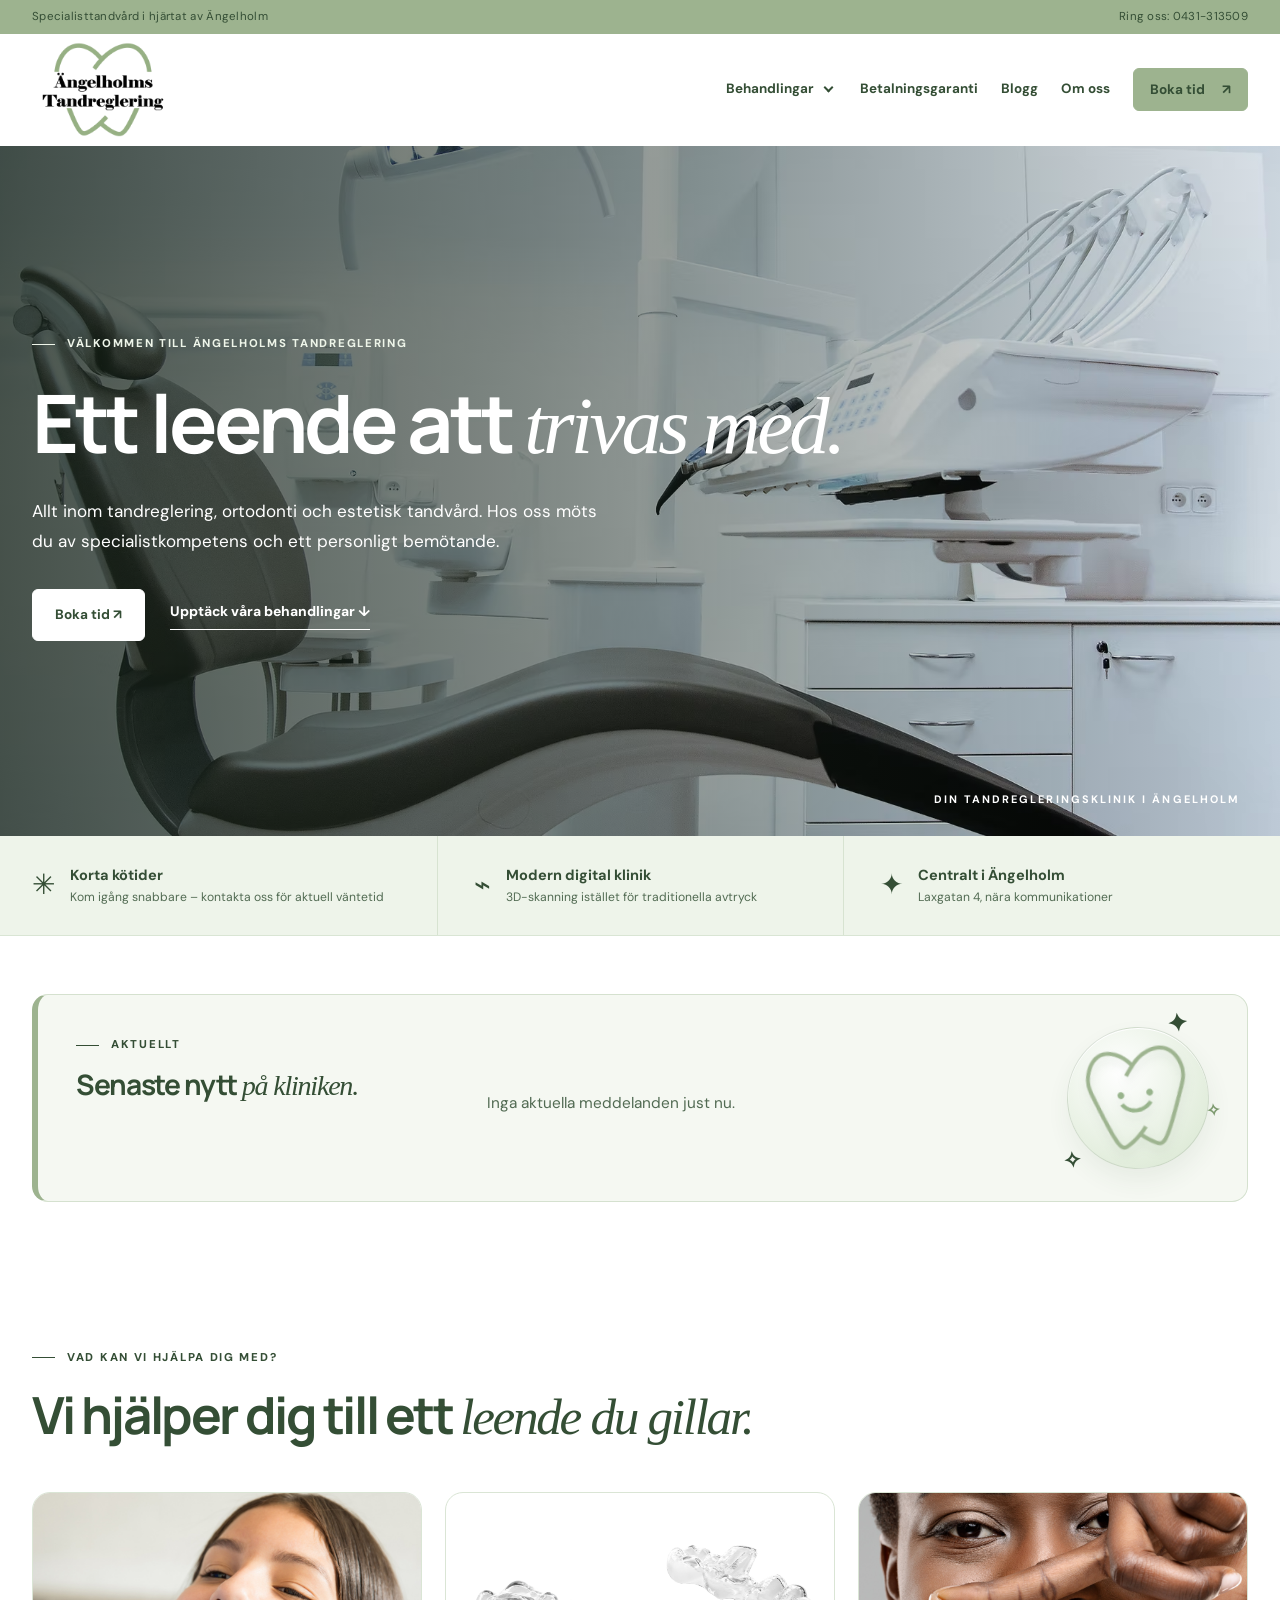
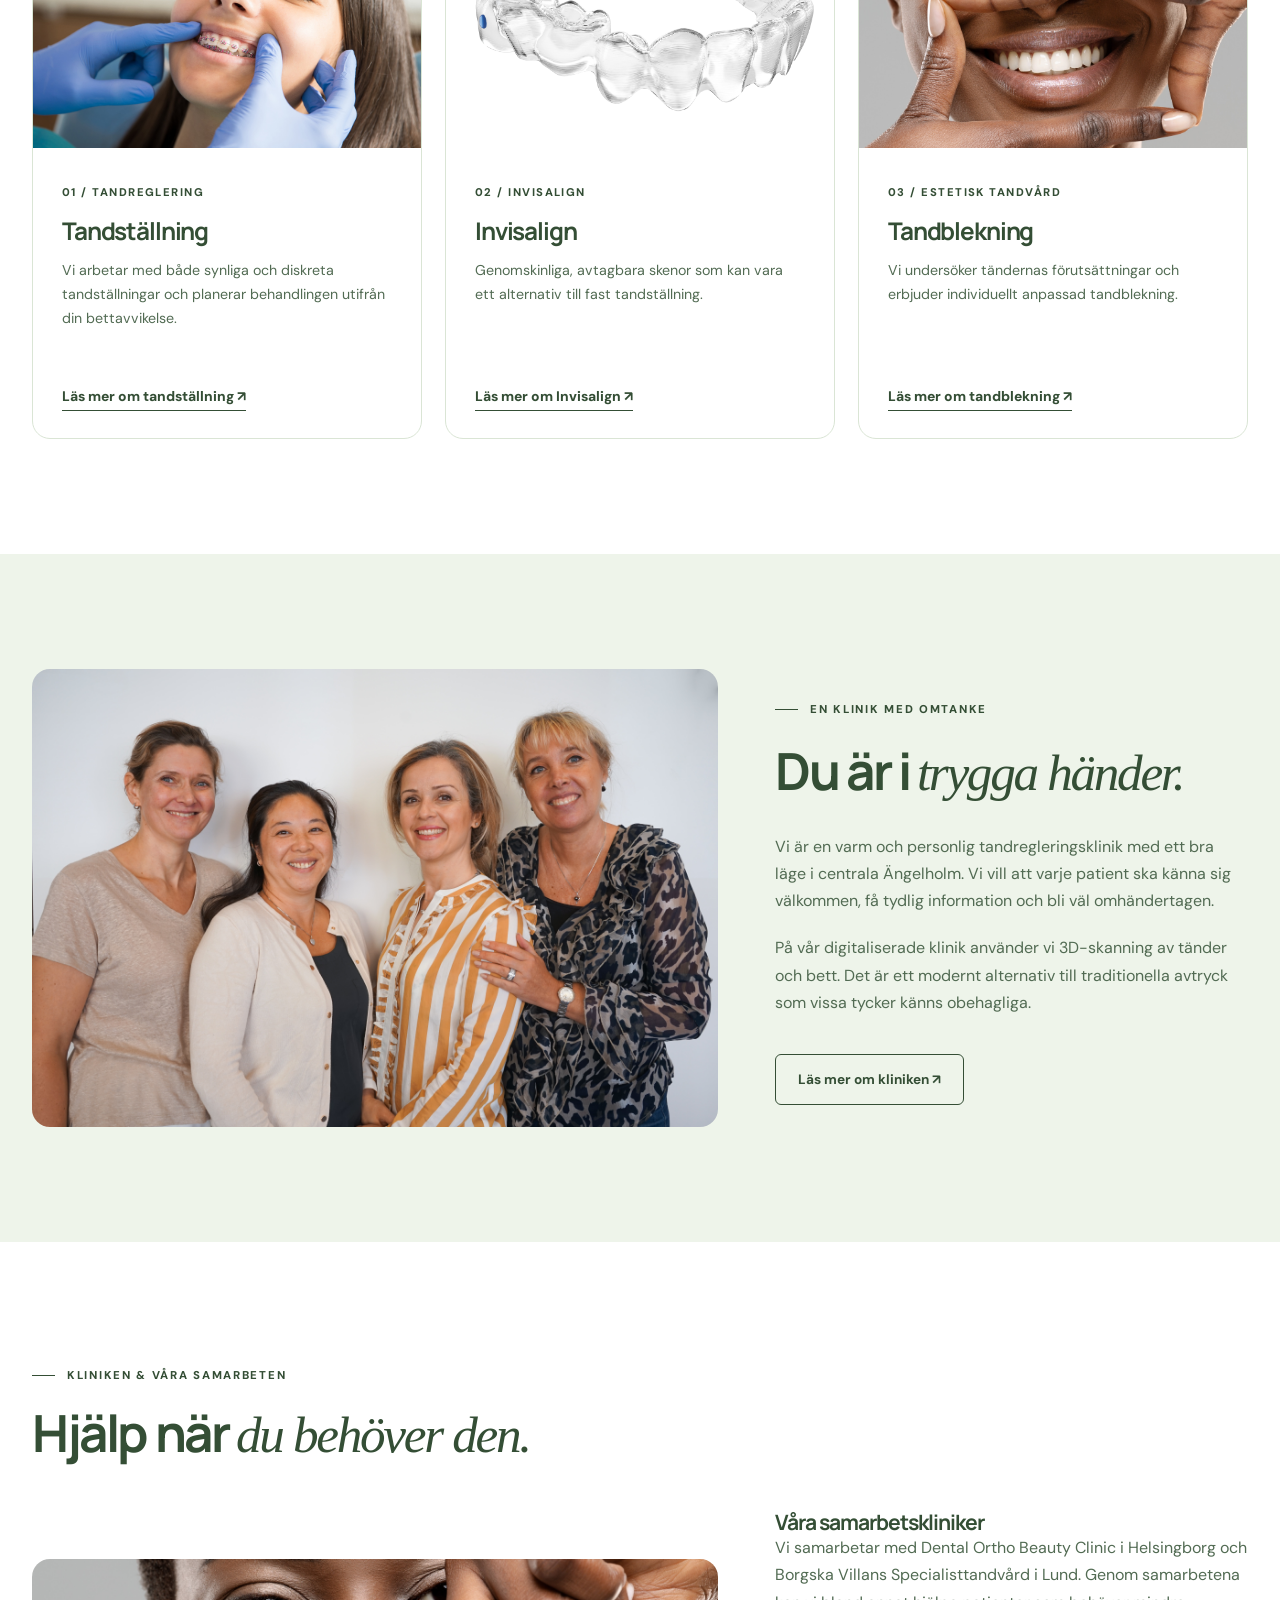
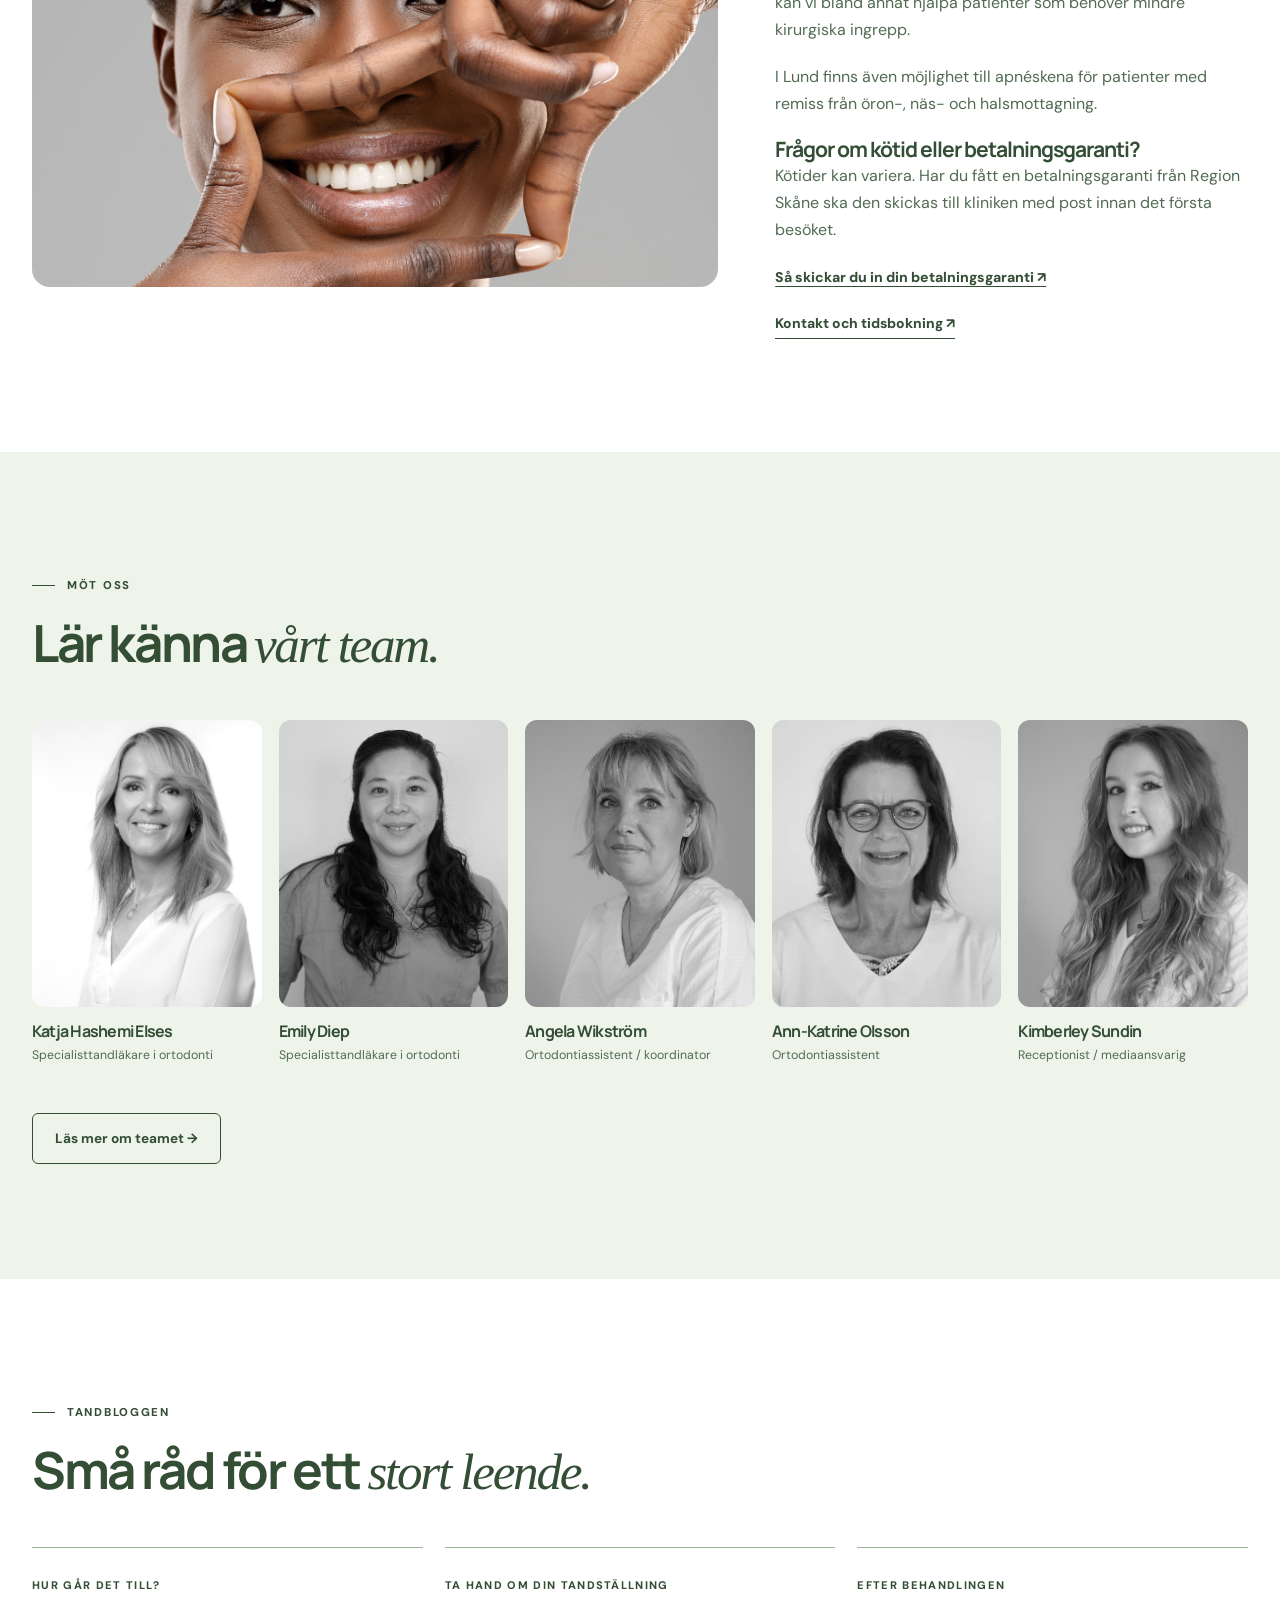
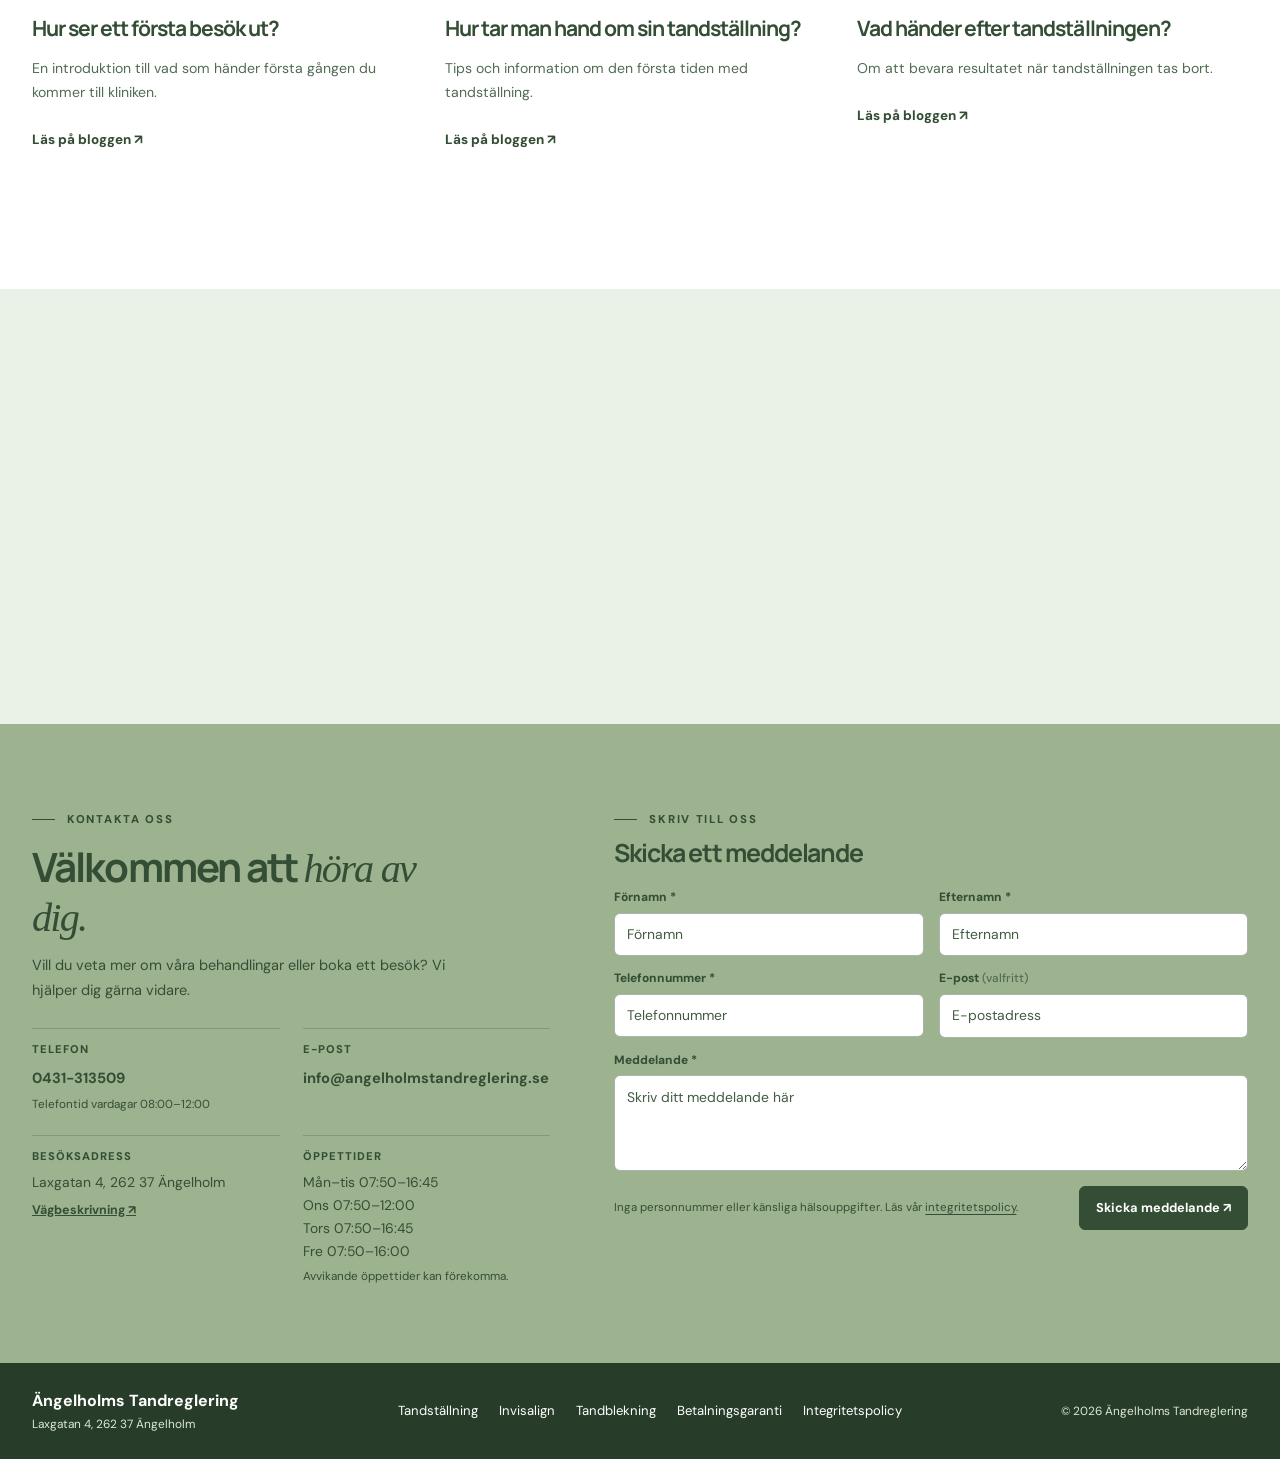
==== commit 84a1804e: "Uppdatera alla medarbetarbilder till nya PNG-filer och bildmått" ====
--- a/index.html
+++ b/index.html
@@ -11,7 +11,7 @@
 </div></div></section>
 <section class="section pale"><div class="container split split-wide"><img class="split-image split-image--uncropped" src="bilder/om-oss.jpg" alt="Klinikens medarbetare på Ängelholms Tandreglering" loading="lazy" decoding="async"><div class="split-copy"><span class="eyebrow">En klinik med omtanke</span><h2>Du är i <em>trygga händer.</em></h2><p>Vi är en varm och personlig tandregleringsklinik med ett bra läge i centrala Ängelholm. Vi vill att varje patient ska känna sig välkommen, få tydlig information och bli väl omhändertagen.</p><p>På vår digitaliserade klinik använder vi 3D-skanning av tänder och bett. Det är ett modernt alternativ till traditionella avtryck som vissa tycker känns obehagliga.</p><a class="button outline" href="om-oss/">Läs mer om kliniken ↗</a></div></div></section>
 <section class="section"><div class="container"><div class="section-heading"><div><span class="eyebrow">Kliniken & våra samarbeten</span><h2>Hjälp när <em>du behöver den.</em></h2></div></div><div class="split split-wide"><img class="split-image split-image--uncropped" src="bilder/smile.jpg" alt="Ett leende" loading="lazy" decoding="async"><div class="split-copy"><h3>Våra samarbetskliniker</h3><p>Vi samarbetar med Dental Ortho Beauty Clinic i Helsingborg och Borgska Villans Specialisttandvård i Lund. Genom samarbetena kan vi bland annat hjälpa patienter som behöver mindre kirurgiska ingrepp.</p><p>I Lund finns även möjlighet till apnéskena för patienter med remiss från öron-, näs- och halsmottagning.</p><h3>Frågor om kötid eller betalningsgaranti?</h3><p>Kötider kan variera. Har du fått en betalningsgaranti från Region Skåne ska den skickas till kliniken med post innan det första besöket.</p><p class="guarantee-context-link"><a href="betalningsgaranti/">Så skickar du in din betalningsgaranti ↗</a></p><a class="text-link" href="boka-tid/">Kontakt och tidsbokning ↗</a></div></div></div></section>
-<section class="section pale"><div class="container"><div class="section-heading"><div><span class="eyebrow">Möt oss</span><h2>Lär känna <em>vårt team.</em></h2></div></div><div class="team-grid"><article class="person"><img class="" src="bilder/katja.JPG" alt="Katja Hashemi Elses" width='320' height='410'><h3>Katja Hashemi Elses</h3><p>Specialisttandläkare i ortodonti</p></article><article class="person"><img class="" src="bilder/emily.jpg" alt="Emily Diep" width='320' height='410'><h3>Emily Diep</h3><p>Specialisttandläkare i ortodonti</p></article><article class="person"><img class="" src="bilder/angela.jpg" alt="Angela Wikström" width='320' height='410'><h3>Angela Wikström</h3><p>Ortodontiassistent / koordinator</p></article><article class="person"><img class="" src="bilder/ann-katrine.webp" alt="Ann-Katrine Olsson" width='320' height='410'><h3>Ann-Katrine Olsson</h3><p>Ortodontiassistent</p></article><article class="person"><img class="" src="bilder/kimberley.jpg" alt="Kimberley Sundin" width='320' height='410'><h3>Kimberley Sundin</h3><p>Receptionist / mediaansvarig</p></article></div><div class="spaced"><a class="button outline" href="om-oss/">Läs mer om teamet →</a></div></div></section>
+<section class="section pale"><div class="container"><div class="section-heading"><div><span class="eyebrow">Möt oss</span><h2>Lär känna <em>vårt team.</em></h2></div></div><div class="team-grid"><article class="person"><img class="" src="bilder/katja.png" alt="Katja Hashemi Elses" width="1066" height="1160" loading="lazy" decoding="async"><h3>Katja Hashemi Elses</h3><p>Specialisttandläkare i ortodonti</p></article><article class="person"><img class="" src="bilder/emily.png" alt="Emily Diep" width="1066" height="1160" loading="lazy" decoding="async"><h3>Emily Diep</h3><p>Specialisttandläkare i ortodonti</p></article><article class="person"><img class="" src="bilder/angela.png" alt="Angela Wikström" width="1066" height="1160" loading="lazy" decoding="async"><h3>Angela Wikström</h3><p>Ortodontiassistent / koordinator</p></article><article class="person"><img class="" src="bilder/ann-katrine.png" alt="Ann-Katrine Olsson" width="1066" height="1160" loading="lazy" decoding="async"><h3>Ann-Katrine Olsson</h3><p>Ortodontiassistent</p></article><article class="person"><img class="" src="bilder/kimberley.png" alt="Kimberley Sundin" width="1066" height="1160" loading="lazy" decoding="async"><h3>Kimberley Sundin</h3><p>Receptionist / mediaansvarig</p></article></div><div class="spaced"><a class="button outline" href="om-oss/">Läs mer om teamet →</a></div></div></section>
 <section class="section"><div class="container"><div class="section-heading"><div><span class="eyebrow">Tandbloggen</span><h2>Små råd för ett <em>stort leende.</em></h2></div></div><div class="teaser-grid"><article class="teaser"><small>Hur går det till?</small><h3>Hur ser ett första besök ut?</h3><p>En introduktion till vad som händer första gången du kommer till kliniken.</p><a href="blogg/">Läs på bloggen ↗</a></article><article class="teaser"><small>Ta hand om din tandställning</small><h3>Hur tar man hand om sin tandställning?</h3><p>Tips och information om den första tiden med tandställning.</p><a href="blogg/">Läs på bloggen ↗</a></article><article class="teaser"><small>Efter behandlingen</small><h3>Vad händer efter tandställningen?</h3><p>Om att bevara resultatet när tandställningen tas bort.</p><a href="blogg/">Läs på bloggen ↗</a></article></div></div></section></main><section class="location-section" aria-label="Hitta till Ängelholms Tandreglering"><iframe class="location-map" title="Karta: Ängelholms Tandreglering, Laxgatan 4 i Ängelholm" src="https://maps.google.com/maps?q=Laxgatan%204%2C%20262%2037%20%C3%84ngelholm&amp;z=16&amp;hl=sv&amp;output=embed" loading="lazy" referrerpolicy="strict-origin-when-cross-origin" allowfullscreen></iframe></section><footer class="footer" id="kontakt">
 <div class="footer-main"><div class="container footer-layout">
 <div class="footer-about">
--- a/css/styles.css
+++ b/css/styles.css
@@ -357,9 +357,6 @@
 }
 
 
-/* Tydlig direktlänk till betalningsgaranti i alla sidors huvudmeny. */
-.nav > a.nav-guarantee:not(.button){display:inline-flex;align-items:center;justify-content:center;padding:10px 13px;border:1px solid #CFDCC8;border-radius:7px;background:#EDF4E9;color:#344E35;font-weight:800;line-height:1.4}
-.nav > a.nav-guarantee:not(.button):hover,.nav > a.nav-guarantee[aria-current="page"]:not(.button){background:#9DB38F;border-color:#9DB38F;color:#263C28;text-decoration:none}
 .guarantee-context-link{margin:10px 0 19px}
 .guarantee-context-link a,.guarantee-inline-cta,.booking-guarantee-link{font-size:.88rem;font-weight:800;text-underline-offset:4px;color:#344E35}
 .guarantee-context-link a:hover,.guarantee-inline-cta:hover,.booking-guarantee-link:hover{text-decoration-thickness:2px}
@@ -389,8 +386,6 @@
 .guarantee-address{background:#E4EEDF;border:1px solid #C5D9BD;border-left:5px solid #344E35;border-radius:12px;margin-top:20px;padding:20px 24px}
 .guarantee-address>span:first-child{display:block;text-transform:uppercase;letter-spacing:.13em;font-weight:800;font-size:.68rem;color:#344E35;margin-bottom:10px}
 .guarantee-address address{font-size:1.06rem;font-style:normal;line-height:1.6;color:#344E35}
-.guarantee-copy-address{display:inline-flex;align-items:center;gap:10px;background:#344E35;color:white;border:1px solid #344E35;border-radius:6px;padding:9px 14px;font-size:.78rem;font-weight:800;margin-top:17px;cursor:pointer}
-.guarantee-copy-address:hover{background:#263C28}
 .guarantee-reminder{display:flex;align-items:flex-start;gap:19px;padding:25px 29px;background:#DFEBD7;border:1px solid #C8D8C0;border-radius:12px;margin:28px 0 0}
 .guarantee-reminder>span{display:grid;place-items:center;flex:0 0 36px;width:36px;height:36px;border-radius:50%;background:#344E35;color:#fff;font-weight:800}
 .guarantee-reminder h3{font-size:1.15rem;margin:0 0 8px}
@@ -404,9 +399,7 @@
 .guarantee-last-inner p{max-width:750px;color:#344E35;margin:0}
 .guarantee-last-inner .button{white-space:nowrap;background:#344E35;color:#fff;border-color:#344E35}
 .guarantee-last-inner .button:hover{background:#263C28;border-color:#263C28}
-@media(max-width:1100px){.nav > a.nav-guarantee:not(.button){padding:8px 9px;font-size:.75rem}}
 @media(max-width:800px){
-  .nav > a.nav-guarantee:not(.button){width:100%;padding:12px 15px;justify-content:flex-start;font-size:1rem}
   .guarantee-intro-grid{grid-template-columns:1fr}
   .guarantee-keyfacts{position:static;display:grid;grid-template-columns:repeat(3,minmax(0,1fr));gap:15px}
   .guarantee-facts-heading{grid-column:1/-1;margin:0}
